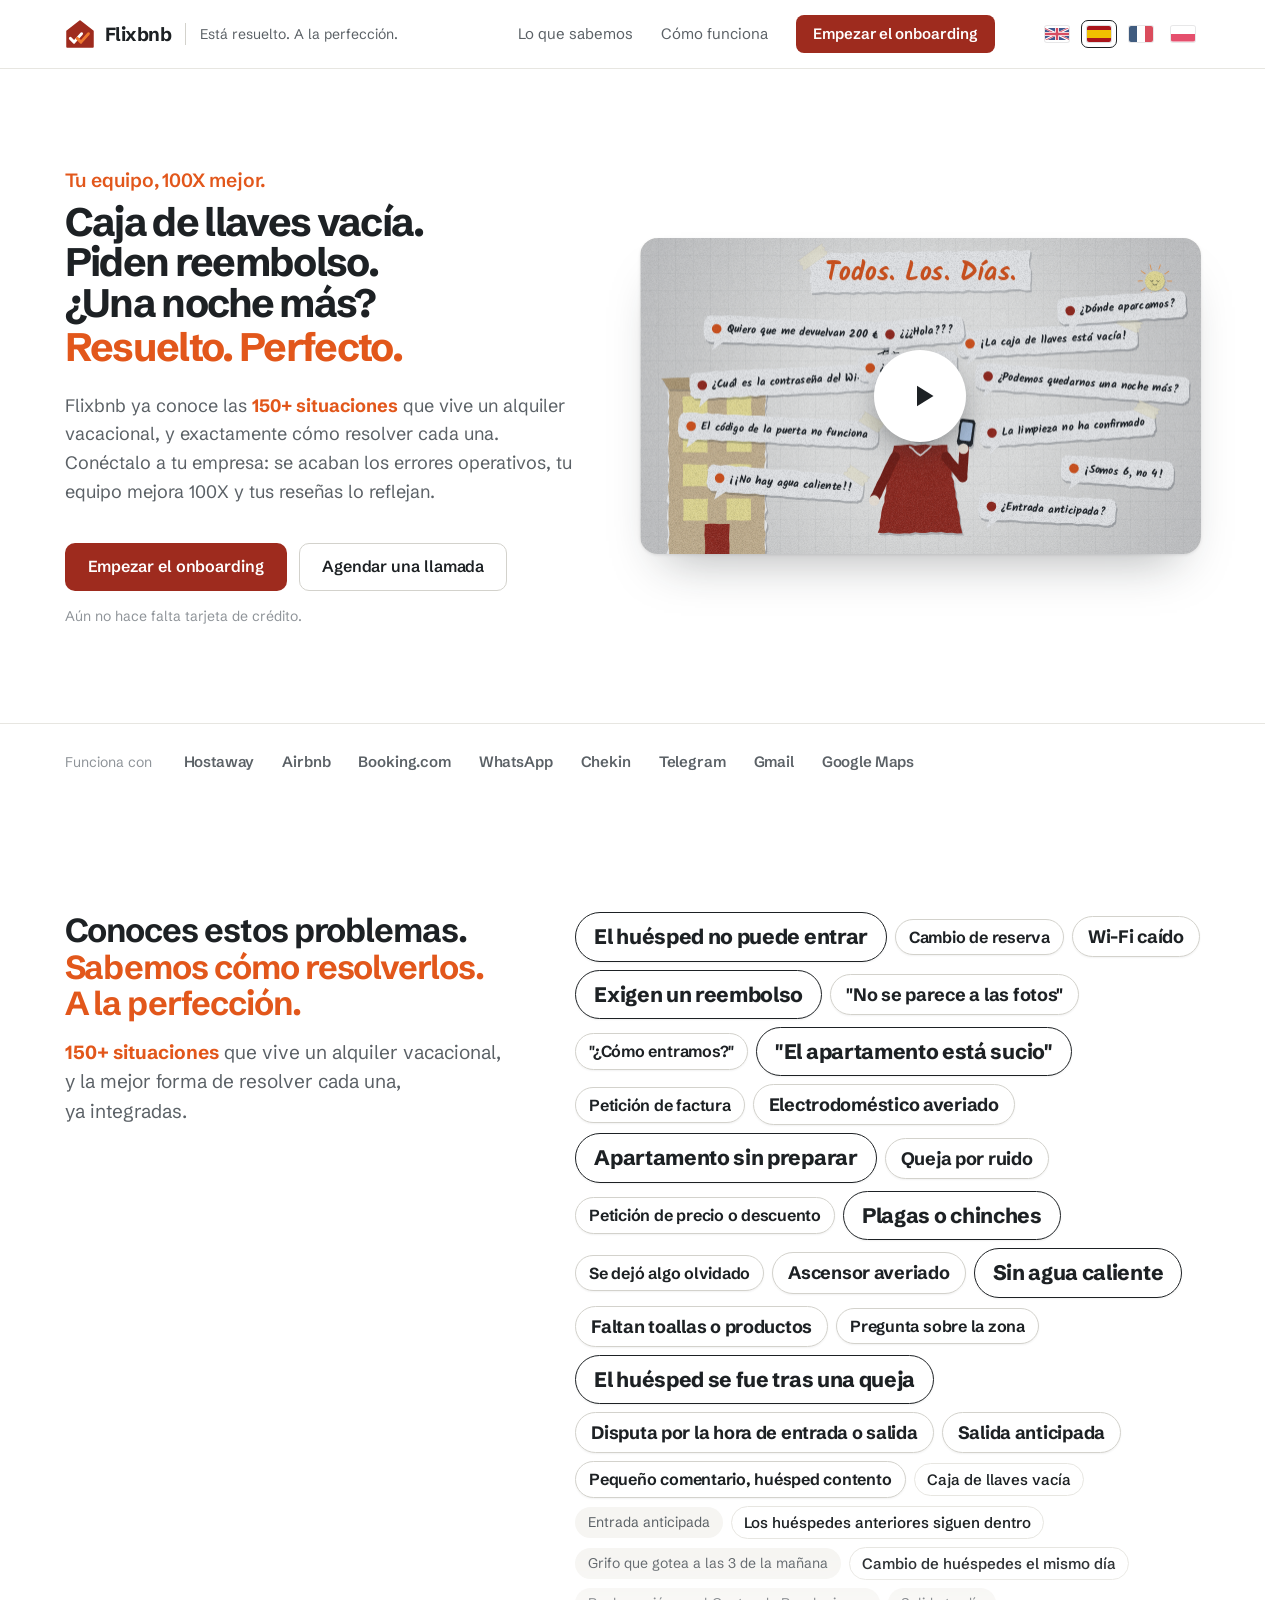
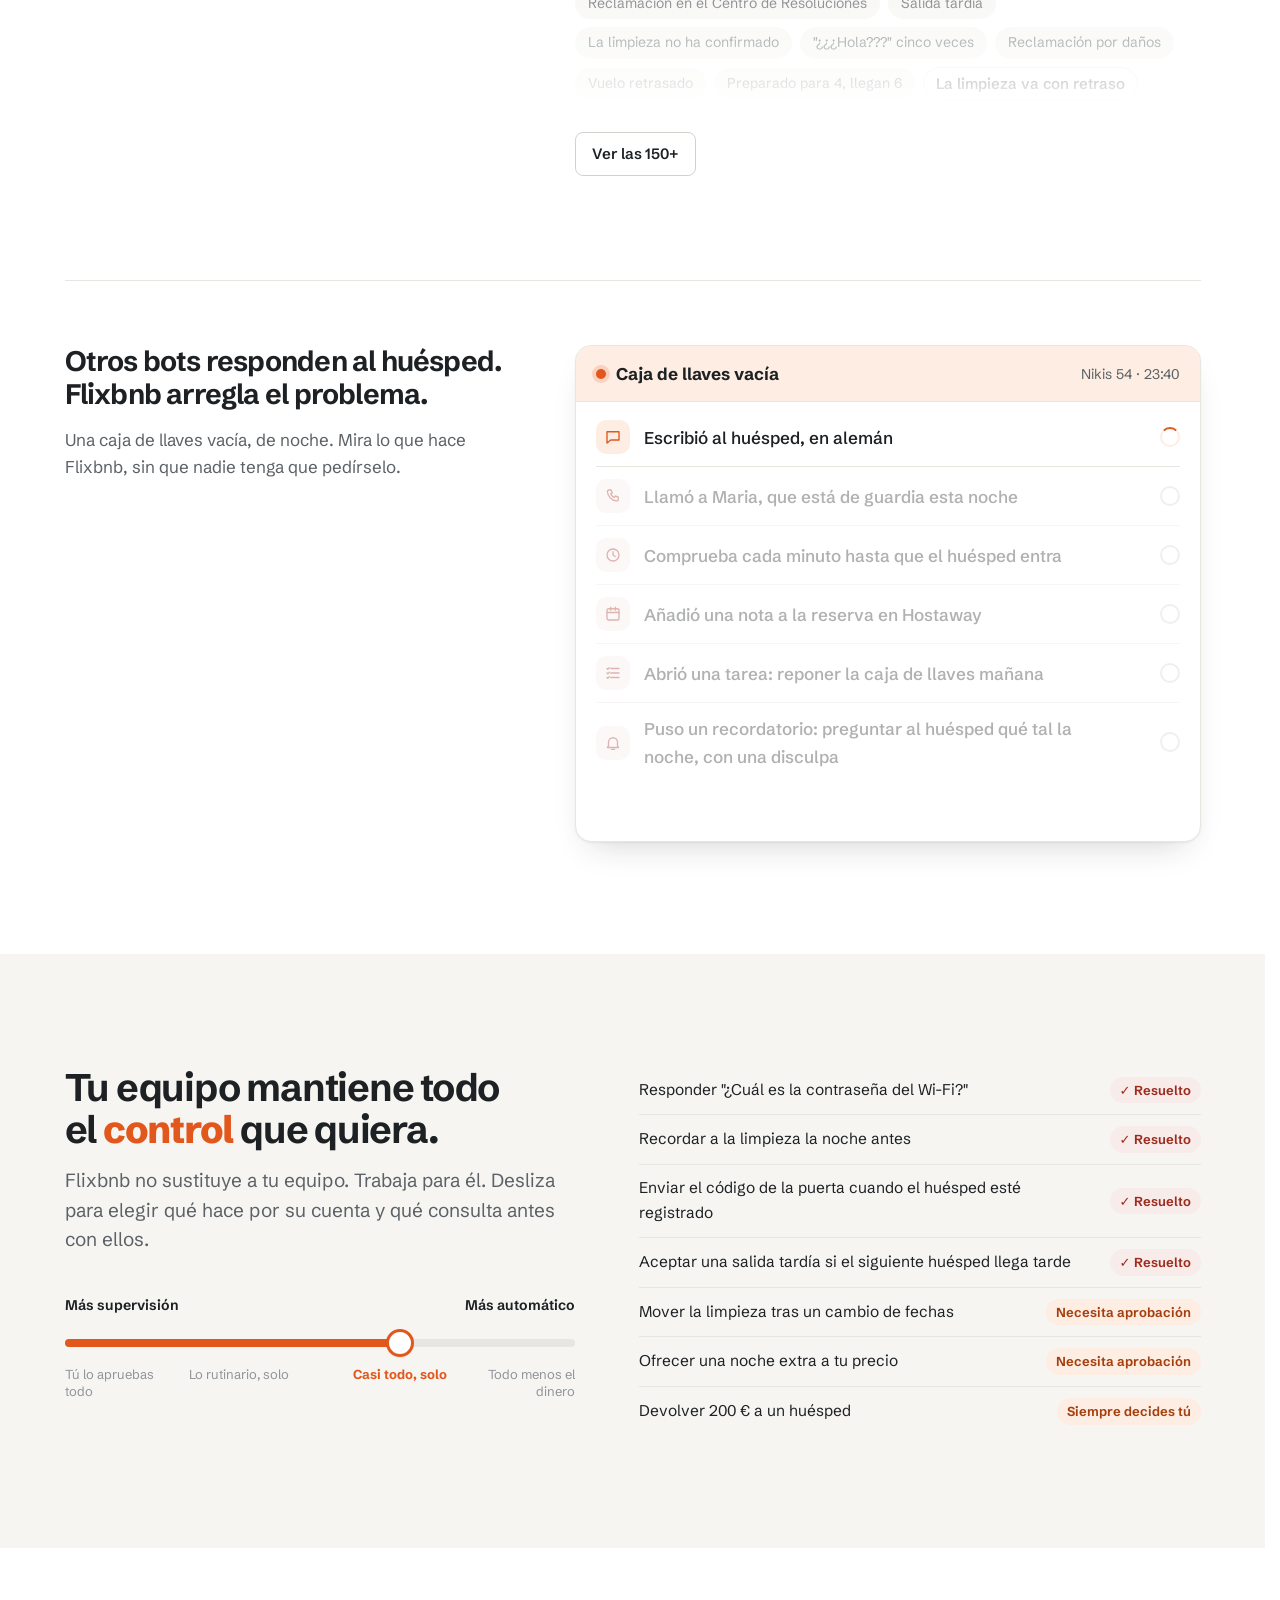
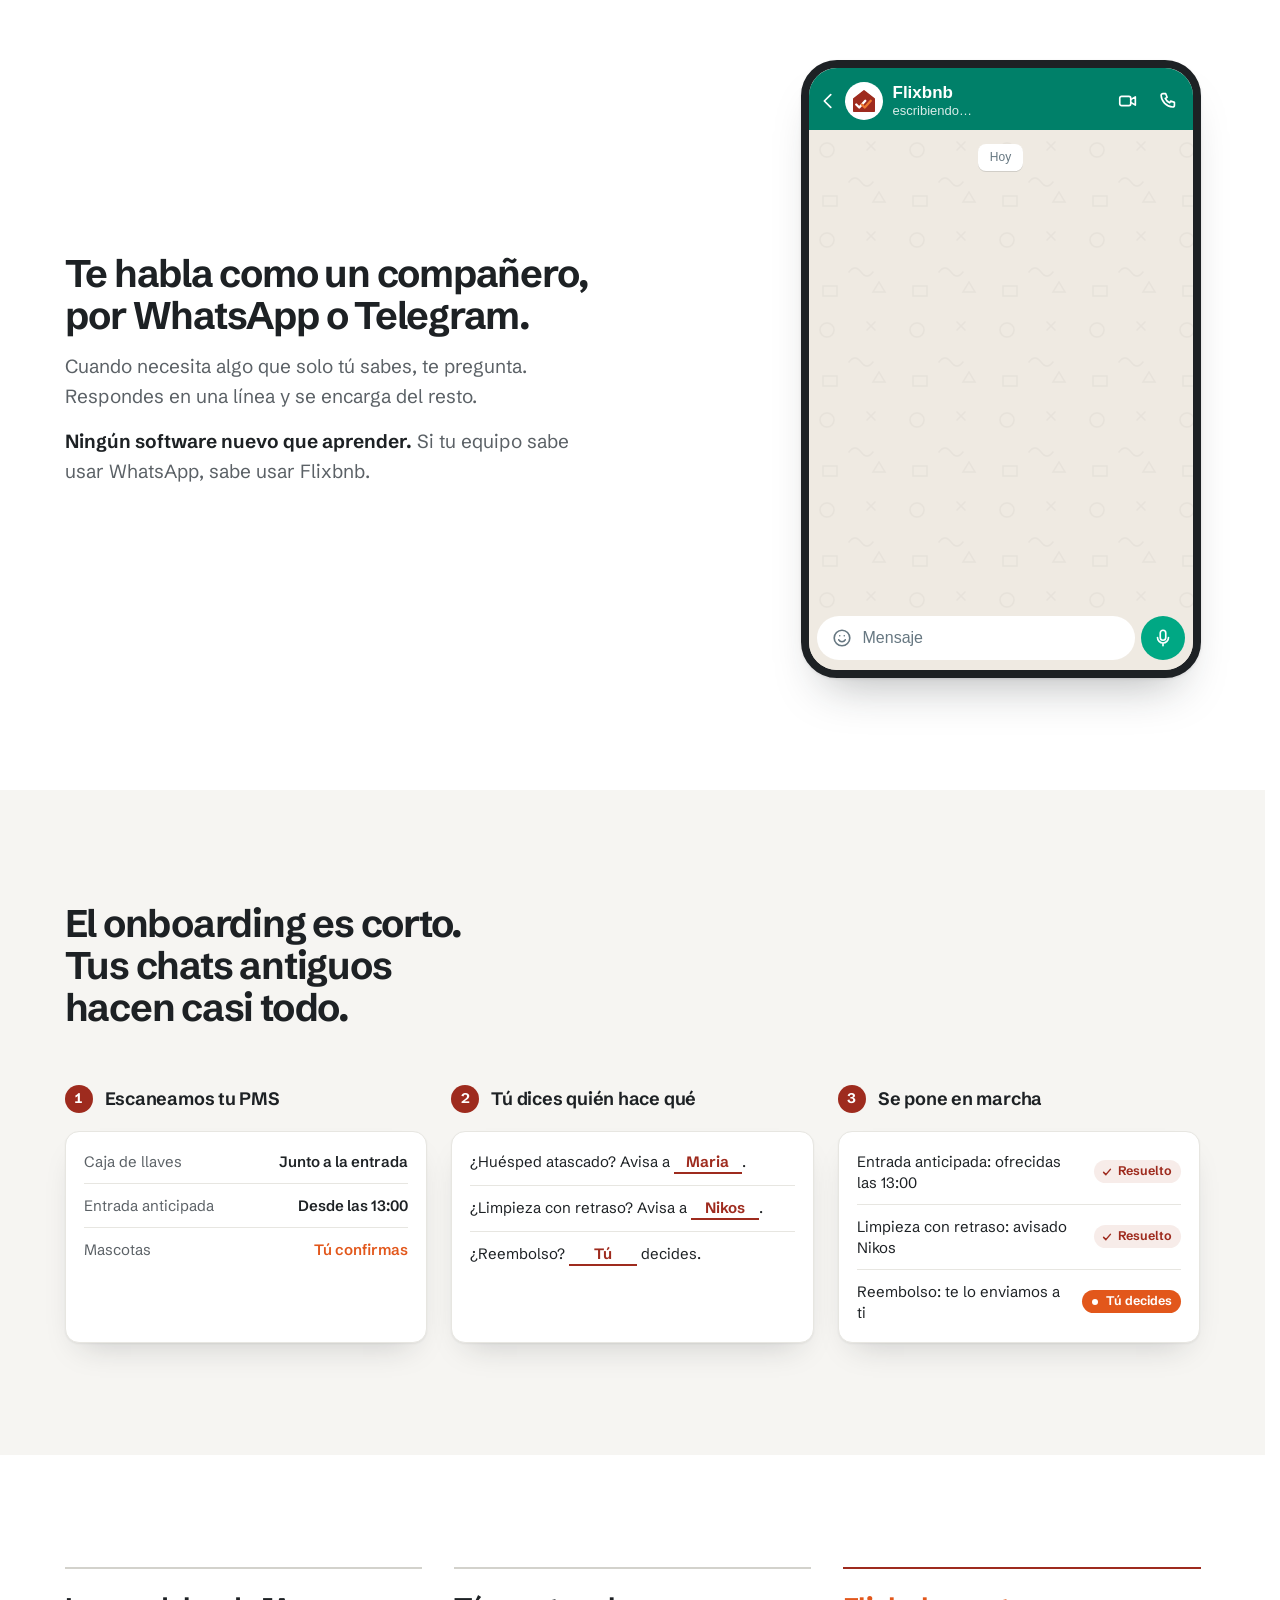
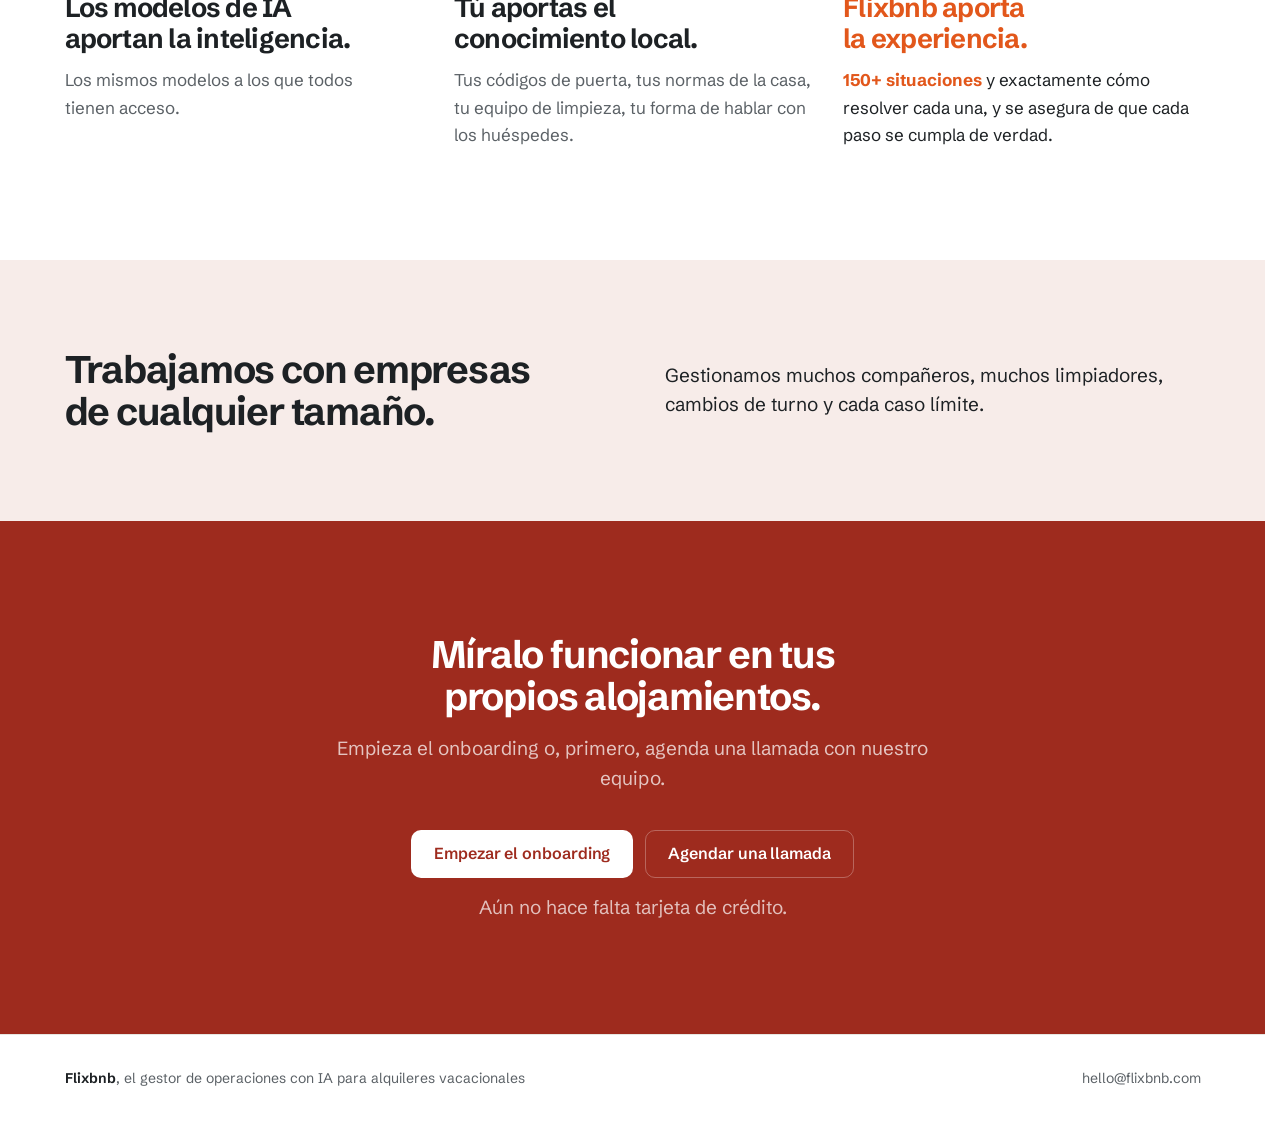
==== es/index.html @ 1f1bcc6b "Spanish, French and Polish versions with flag switcher; translated film - /es/ /fr/ /pl/ generated f" ====
<!DOCTYPE html>
<html lang="es">
<head>
  <meta charset="UTF-8" />
  <meta name="viewport" content="width=device-width, initial-scale=1.0" />
  <title>Flixbnb · El gestor de operaciones con IA para alquileres vacacionales</title>
  <meta name="description" content="Flixbnb es el gestor de operaciones con IA para alquileres vacacionales. Conectado con tus huéspedes, tu equipo y tu PMS, sabe cómo llevar un negocio de alquiler vacacional y a tu equipo solo le deja las decisiones." />

  <link rel="preconnect" href="https://fonts.googleapis.com" />
  <link rel="preconnect" href="https://fonts.gstatic.com" crossorigin />
  <link href="https://fonts.googleapis.com/css2?family=Kalam:wght@400;700&family=Schibsted+Grotesk:wght@400..800&display=swap" rel="stylesheet" />

  <link rel="icon" type="image/svg+xml" href="/favicon.svg?v=2" />
  <link rel="icon" type="image/png" sizes="32x32" href="/favicon-32.png?v=2" />
  <link rel="icon" type="image/png" sizes="192x192" href="/icon-192.png?v=2" />
  <link rel="apple-touch-icon" href="/apple-touch-icon.png?v=2" />
  <link rel="alternate" hreflang="en" href="https://flixbnb.com/" />
  <link rel="alternate" hreflang="es" href="https://flixbnb.com/es/" />
  <link rel="alternate" hreflang="fr" href="https://flixbnb.com/fr/" />
  <link rel="alternate" hreflang="pl" href="https://flixbnb.com/pl/" />
  <link rel="alternate" hreflang="x-default" href="https://flixbnb.com/" />
  <link rel="stylesheet" href="/styles.css?v=20261124f" />
  <script>window.FLX_T = {"Show all 150+": "Ver las 150+", "Show fewer": "Ver menos", "Start onboarding": "Empezar el onboarding", "Schedule a call": "Agendar una llamada", "Enter a phone number, with the country code.": "Escribe un teléfono, con el prefijo del país.", "Fill in your company name, a valid email and a phone number.": "Rellena el nombre de tu empresa, un email válido y un teléfono.", "Your details weren't sent. Try again, or email ": "Tus datos no se enviaron. Inténtalo de nuevo o escribe a ", "Pause": "Pausa", "Play": "Reproducir", "Play the film again": "Ver el vídeo otra vez", "Play the film, with sound": "Ver el vídeo, con sonido", "Mute": "Silenciar", "Unmute": "Activar sonido", "Exit full screen": "Salir de pantalla completa", "Full screen": "Pantalla completa", "Handled": "Resuelto", "Needs approval": "Necesita aprobación", "Always your call": "Siempre decides tú", "Lockbox is empty!": "¡La caja de llaves está vacía!", "Can we stay one more night?": "¿Podemos quedarnos una noche más?", "I want €200 back.": "Quiero que me devuelvan 200 €.", "What's the Wi-Fi password?": "¿Cuál es la contraseña del Wi-Fi?", "We're 6, not 4!": "¡Somos 6, no 4!", "Door code doesn't work": "El código de la puerta no funciona", "Hello???": "¿¿¿Hola???", "Early check-in?": "¿Entrada anticipada?", "No hot water!!": "¡¡No hay agua caliente!!", "Where do we park?": "¿Dónde aparcamos?", "Hello?????": "¿¿¿Hola?????", "Running short-term rentals?": "¿Gestionas alquileres vacacionales?", "Every. Single. Day.": "Todos. Los. Días.", "Refund threat": "Amenaza de reembolso", "Bedbugs": "Chinches", "Extra guests": "Huéspedes de más", "Key not returned": "Llave no devuelta", "Noisy neighbours": "Vecinos ruidosos", "Wrong door code": "Código equivocado", "Cleaner late": "Limpieza tarde", "Bad review": "Mala reseña", "Smart lock dead": "Cerradura sin batería", "Where to park?": "¿Dónde aparcar?", "Extra night": "Noche extra", "Pets allowed?": "¿Se admiten mascotas?", "Missing towels": "Faltan toallas", "Brown water": "Agua marrón", "Gas smell": "Olor a gas", "Crib request": "Piden una cuna", "Elevator out": "Ascensor roto", "Paying in cash": "Pago en efectivo", "Mid-stay cancel": "Cancela a mitad", "Not registered": "Sin registrar", "Leaking tap": "Grifo que gotea", "Second key": "Segunda llave", "Cleaner no-show": "La limpieza no viene", "Booking pending": "Reserva pendiente", "Lights out": "Sin luz", "\"Hello???\"": "\"¿¿¿Hola???\"", "Owner visit": "Visita del propietario", "situations every rental runs into.": "situaciones que vive cualquier alquiler.", "Guests": "Huéspedes", "Your PMS": "Tu PMS", "the AI operations manager for short-term rentals": "el gestor de operaciones con IA para alquileres vacacionales", "Connected to your guests, your team and your PMS.": "Conectado con tus huéspedes, tu equipo y tu PMS.", "It already|knows what|to do.": "Ya sabe|qué hay|que hacer.", "Extra night request": "Petición de noche extra", "Cleaner running late": "La limpieza llega tarde", "Wrong door code sent": "Código de puerta equivocado", "Guest wants €200 back": "El huésped quiere 200 €", "Pay or dispute?": "¿Pagar o reclamar?", "The power's out in Nikis 54. Where's the fuse box?": "Se ha ido la luz en Nikis 54. ¿Dónde está el cuadro eléctrico?", "Got it. Telling the guest now.": "Entendido. Se lo digo al huésped.", "Power's back. The guest is all good.": "Ha vuelto la luz. El huésped está bien.", "It only asks|what only you|know.": "Solo pregunta|lo que solo|tú sabes.", "Right in WhatsApp or Telegram.": "Directamente en WhatsApp o Telegram.", "10x less time": "10x menos tiempo", "10x better quality": "10x más calidad", "Your team gets": "Tu equipo es", "better.": "mejor.", "Handled.": "Resuelto.", "Lockbox empty": "Caja de llaves vacía", "Late checkout": "Salida tardía", "Same-day turnover": "Cambio de huéspedes el mismo día", "No hot water": "Sin agua caliente", "Wi-Fi down": "Wi-Fi caído", "Delayed flight": "Vuelo retrasado", "Damage claim": "Reclamación por daños", "Left something behind": "Se dejó algo olvidado", "Early check-in": "Entrada anticipada", "Invoice request": "Petición de factura", "Guest not answering": "El huésped no contesta", "AC not working": "El aire acondicionado no funciona", "Bags after checkout": "Maletas después de la salida", "Cleaner hasn't confirmed": "La limpieza no ha confirmado", "15 minutes later": "15 minutos después", "Behind the curtain, left of the shower door.": "Detrás de la cortina, a la izquierda de la puerta de la ducha.", "Your team": "Tu equipo", "Your call": "Tú decides", "Lockbox empty.": "Caja de llaves vacía.", "Refund threat.": "Piden reembolso.", "Extra night request.": "¿Una noche más?"};</script>
</head>
<body>

  <!-- NAV -->
  <header class="nav">
    <div class="wrap">
      <a href="#top" class="brand">
        <svg class="brand-mark" viewBox="0 0 48 48" aria-hidden="true" width="24" height="24"><path d="M24 3.5 L44.5 19.5 L44.5 44.5 L3.5 44.5 L3.5 19.5 Z" fill="#9E2B1E" stroke="#9E2B1E" stroke-width="3" stroke-linejoin="round"/><path d="M8.5 31 L14.5 37 L26.5 23.5" fill="none" stroke="#fff" stroke-width="4.6" stroke-linecap="round" stroke-linejoin="round"/><path d="M19.5 31 L25.5 37 L37.5 23.5" fill="none" stroke="#F0782F" stroke-width="4.6" stroke-linecap="round" stroke-linejoin="round"/></svg>
        <span class="brand-name">Flixbnb</span>
        <span class="brand-line">Está resuelto. A la perfección.</span>
      </a>
      <nav class="nav-links" aria-label="Principal">
        <a href="#knows">Lo que sabemos</a>
        <a href="#setup">Cómo funciona</a>
        <a href="mailto:hello@flixbnb.com?subject=Start%20onboarding" class="btn btn-small" data-lead="onboarding">Empezar el onboarding</a>
      </nav>
      <nav class="langs" aria-label="Idioma">
        <a href="/" hreflang="en" lang="en" title="English"><svg viewBox="0 0 60 30" width="24" height="16" aria-hidden="true"><clipPath id="uk-c"><path d="M0 0v30h60V0z"/></clipPath><clipPath id="uk-t"><path d="M30 15h30v15zv15H0zH0V0zV0h30z"/></clipPath><g clip-path="url(#uk-c)"><path d="M0 0v30h60V0z" fill="#012169"/><path d="M0 0l60 30m0-30L0 30" stroke="#fff" stroke-width="6"/><path d="M0 0l60 30m0-30L0 30" clip-path="url(#uk-t)" stroke="#C8102E" stroke-width="4"/><path d="M30 0v30M0 15h60" stroke="#fff" stroke-width="10"/><path d="M30 0v30M0 15h60" stroke="#C8102E" stroke-width="6"/></g></svg><span class="visually-hidden">English</span></a>
        <a href="/es/" hreflang="es" lang="es" class="is-on" aria-current="page" title="Español"><svg viewBox="0 0 3 2" width="24" height="16" aria-hidden="true"><path fill="#AA151B" d="M0 0h3v2H0z"/><path fill="#F1BF00" d="M0 .5h3v1H0z"/></svg><span class="visually-hidden">Español</span></a>
        <a href="/fr/" hreflang="fr" lang="fr" title="Français"><svg viewBox="0 0 3 2" width="24" height="16" aria-hidden="true"><path fill="#002654" d="M0 0h1v2H0z"/><path fill="#fff" d="M1 0h1v2H1z"/><path fill="#CE1126" d="M2 0h1v2H2z"/></svg><span class="visually-hidden">Français</span></a>
        <a href="/pl/" hreflang="pl" lang="pl" title="Polski"><svg viewBox="0 0 8 5" width="24" height="16" aria-hidden="true"><path fill="#fff" d="M0 0h8v2.5H0z"/><path fill="#DC143C" d="M0 2.5h8V5H0z"/></svg><span class="visually-hidden">Polski</span></a>
      </nav>
    </div>
  </header>

  <main>

    <!-- HERO -->
    <section class="hero" id="top">
      <div class="wrap hero-grid">
        <div class="hero-copy">
          <a class="video-cue" href="#film"><span class="video-cue-play" aria-hidden="true"><svg viewBox="0 0 24 24" width="24" height="24"><path d="M9 6.5v11L18 12z"/></svg></span>Mira el vídeo de 1 minuto</a>
          <p class="kicker">Tu equipo, 100X mejor.</p>
          <h1><span class="line">Caja de llaves vacía.</span> <span class="line">Piden reembolso.</span> <span class="line">¿Una noche más?</span> <span class="h1-you">Resuelto. Perfecto.</span></h1>
          <p class="lede">Flixbnb ya conoce las <strong class="hl">150+ situaciones</strong> que vive un alquiler vacacional, y exactamente cómo resolver cada una. Conéctalo a tu empresa: se acaban los errores operativos, tu equipo mejora 100X y tus reseñas lo reflejan.</p>
          <div class="actions">
            <a href="mailto:hello@flixbnb.com?subject=Start%20onboarding" class="btn" data-lead="onboarding">Empezar el onboarding</a>
            <a href="mailto:hello@flixbnb.com?subject=Schedule%20a%20call" class="btn btn-ghost" data-lead="call">Agendar una llamada</a>
          </div>
          <p class="cta-note">Aún no hace falta tarjeta de crédito.</p>
        </div>

        <div class="hero-film" id="film">
          <div class="film" data-state="idle" aria-describedby="film-story">
            <canvas aria-hidden="true"></canvas>
            <button type="button" class="film-close" aria-label="Salir de pantalla completa"><svg viewBox="0 0 24 24" aria-hidden="true" width="24" height="24"><path d="M6 6l12 12M18 6L6 18"/></svg></button>
            <button type="button" class="film-play" aria-label="Ver el vídeo, con sonido">
              <svg viewBox="0 0 24 24" aria-hidden="true" width="24" height="24"><path d="M8 5.2v13.6L19 12z" /></svg>
            </button>
            <div class="film-bar">
              <button type="button" class="film-btn film-toggle" aria-label="Pausa">
                <svg class="i-pause" viewBox="0 0 24 24" aria-hidden="true" width="24" height="24"><path d="M8 5v14M16 5v14" /></svg>
                <svg class="i-play" viewBox="0 0 24 24" aria-hidden="true" width="24" height="24"><path d="M8 5.2v13.6L19 12z" /></svg>
              </button>
              <input class="film-seek" type="range" min="0" max="52" step="0.05" value="0" aria-label="Posición en el vídeo" />
              <button type="button" class="film-btn film-mute" aria-pressed="false" aria-label="Silenciar">
                <svg class="i-sound" viewBox="0 0 24 24" aria-hidden="true" width="24" height="24"><path d="M4 9.5h3.5L12 6v12l-4.5-3.5H4zM15.5 9a4 4 0 0 1 0 6M18 6.5a7.5 7.5 0 0 1 0 11" /></svg>
                <svg class="i-muted" viewBox="0 0 24 24" aria-hidden="true" width="24" height="24"><path d="M4 9.5h3.5L12 6v12l-4.5-3.5H4zM16 9.5l5 5M21 9.5l-5 5" /></svg>
              </button>
              <button type="button" class="film-btn film-full" aria-label="Pantalla completa">
                <svg viewBox="0 0 24 24" aria-hidden="true" width="24" height="24"><path d="M4 9V4h5M15 4h5v5M20 15v5h-5M9 20H4v-5" /></svg>
              </button>
            </div>
          </div>
          <p class="visually-hidden" id="film-story">El vídeo: gestionando alquileres vacacionales, todos los días, un anfitrión se ahoga en mensajes de huéspedes, de una caja de llaves vacía a una petición de reembolso, y luego en 150+ notas de todo lo que vive un alquiler. La página se rasga y aparece Flixbnb, conectado con tus huéspedes, tu equipo y tu PMS. Una lista amarilla se va marcando: caja de llaves vacía, noche extra, limpieza con retraso, cambio el mismo día y código de puerta equivocado quedan resueltos, y solo el reembolso de 200 € llega a ti. En un chat, Flixbnb pregunta dónde está el cuadro eléctrico, recibe una respuesta de una línea y avisa de que vuelve la luz. Tu equipo mejora 100X. Caja de llaves vacía. Amenaza de reembolso. Petición de una noche extra. Resuelto. flixbnb.com.</p>
        </div>
      </div>
      <div class="hero-foot">
        <div class="wrap">
          <p class="hero-foot-lbl">Funciona con</p>
          <ul class="connectors" aria-label="Funciona con">
            <li>Hostaway</li>
            <li>Airbnb</li>
            <li>Booking.com</li>
            <li>WhatsApp</li>
            <li>Chekin</li>
            <li>Telegram</li>
            <li>Gmail</li>
            <li>Google Maps</li>
          </ul>
        </div>
      </div>
    </section>

    <!-- YOU KNOW THESE PROBLEMS. WE KNOW THE ANSWERS. -->
    <section class="section knows" id="knows">
      <div class="wrap">
        <div class="knows-grid">
          <div class="knows-head">
            <h2><span class="line">Conoces estos problemas.</span> <span class="line h2-answer">Sabemos cómo resolverlos. A la perfección.</span></h2>
            <p class="lede"><strong class="hl">150+ situaciones</strong> que vive un alquiler vacacional, y la mejor forma de resolver cada una, ya integradas.</p>
          </div>
          <div class="cloud-wrap">
            <ul class="cloud" id="cloud" aria-label="Situaciones que Flixbnb sabe resolver">
            <li class="k1">El huésped no puede entrar</li>
            <li class="k3">Cambio de reserva</li>
            <li class="k2">Wi-Fi caído</li>
            <li class="k1">Exigen un reembolso</li>
            <li class="k2">"No se parece a las fotos"</li>
            <li class="k3">"¿Cómo entramos?"</li>
            <li class="k1">"El apartamento está sucio"</li>
            <li class="k3">Petición de factura</li>
            <li class="k2">Electrodoméstico averiado</li>
            <li class="k1">Apartamento sin preparar</li>
            <li class="k2">Queja por ruido</li>
            <li class="k3">Petición de precio o descuento</li>
            <li class="k1">Plagas o chinches</li>
            <li class="k3">Se dejó algo olvidado</li>
            <li class="k2">Ascensor averiado</li>
            <li class="k1">Sin agua caliente</li>
            <li class="k2">Faltan toallas o productos</li>
            <li class="k3">Pregunta sobre la zona</li>
            <li class="k1">El huésped se fue tras una queja</li>
            <li class="k2">Disputa por la hora de entrada o salida</li>
            <li class="k2">Salida anticipada</li>
            <li class="k3">Pequeño comentario, huésped contento</li>
            <li class="b-l">Caja de llaves vacía</li>
            <li>Entrada anticipada</li>
            <li class="b-l">Los huéspedes anteriores siguen dentro</li>
            <li>Grifo que gotea a las 3 de la mañana</li>
            <li class="b-l">Cambio de huéspedes el mismo día</li>
            <li>Reclamación en el Centro de Resoluciones</li>
            <li>Salida tardía</li>
            <li>La limpieza no ha confirmado</li>
            <li>"¿¿¿Hola???" cinco veces</li>
            <li>Reclamación por daños</li>
            <li>Vuelo retrasado</li>
            <li>Preparado para 4, llegan 6</li>
            <li class="b-l">La limpieza va con retraso</li>
            <li class="b-l">Código de puerta equivocado</li>
            <li class="b-l">Olor a gas o una fuga</li>
            <li class="b-l">Nadie de guardia</li>
            <li>La misma queja en cada estancia</li>
            <li>La IA nombra la ciudad equivocada</li>
            <li>Fotos del pasaporte para el edificio</li>
            <li>¿Dónde está la limpieza?</li>
            <li class="b-l">El huésped tiene que cambiarse una noche</li>
            <li>Suena el teléfono a quien libra</li>
            <li>Llamada desconocida</li>
            <li>Cuando la IA falla</li>
            <li class="b-l">Plazo del soporte de la plataforma</li>
            <li>Petición de cuna o trona</li>
            <li>Cambio de fechas por Booking.com</li>
            <li>"¿A qué hora llegan?"</li>
            <li>Hace falta el visto bueno del propietario</li>
            <li>Mensajes robóticos</li>
            <li>Cancelada, pero todo sigue en marcha</li>
            <li>"¿Este WhatsApp es una estafa?"</li>
            <li>La IA repite un error</li>
            <li>Alargar la estancia</li>
            <li>Cuna o sofá cama olvidado</li>
            <li>La nueva limpiadora no encuentra el piso</li>
            <li class="b-l">La reserva pasó a pendiente y volvió</li>
            <li>El aire acondicionado no funciona</li>
            <li>"Arreglado", pero sigue roto</li>
            <li>Maletas después de la salida</li>
            <li>Estancias de una noche bloqueadas sin avisar</li>
            <li>El huésped no leyó las instrucciones</li>
            <li>El equipo no puede entrar en la app</li>
            <li>Comida vieja en la nevera</li>
            <li>Qué limpiador provoca quejas</li>
            <li>Hora de salida olvidada</li>
            <li>WhatsApp falla sin avisar</li>
            <li>Huésped descontento que no dice nada</li>
            <li>Contraseña de Wi-Fi antigua en el anuncio</li>
            <li>Se llevaron la llave de la caja</li>
            <li>La IA atascada y nadie sabe por qué</li>
            <li>Número de reserva dentro de una foto</li>
            <li>Acordar la hora de una reparación</li>
            <li class="b-l">La limpieza entra con el huésped dentro</li>
            <li>Queja a Booking.com</li>
            <li>Reparación con el huésped dentro</li>
            <li>Mensaje de un número desconocido</li>
            <li>Preguntas antes de reservar</li>
            <li>Responder a una mala reseña</li>
            <li>Reserva cambiada con la limpieza ya fijada</li>
            <li>Mensajes confusos al equipo</li>
            <li>Demasiadas alertas</li>
            <li>Tarea que nadie cogió</li>
            <li>Reseñas solo de huéspedes contentos</li>
            <li>El huésped escribe en otro idioma</li>
            <li>Mensaje aprobado modificado</li>
            <li>Nuevo código de puerta sin actualizar</li>
            <li class="b-l">Llegada de madrugada, sin nadie</li>
            <li>El enlace de check-in no abre</li>
            <li>Mensajes del equipo sin respuesta</li>
            <li>Pregunta escondida en un "gracias"</li>
            <li>Fotos en el chat de Booking.com</li>
            <li>Llegada a medianoche, noche equivocada</li>
            <li>Petición de cancelación gratuita</li>
            <li>La IA dice que hizo algo que no hizo</li>
            <li class="b-l">El huésped no encuentra la caja de llaves</li>
            <li class="b-l">La app de la cerradura inteligente no funciona</li>
            <li>Promesa olvidada</li>
            <li>Recomendaciones de restaurantes y parking</li>
            <li>"Mejor escríbeme un email"</li>
            <li>El propietario se aloja en su piso</li>
            <li>Huésped aún sin registrar</li>
            <li>Limpiadores que no hablan inglés</li>
            <li>El huésped cancela a mitad de estancia</li>
            <li class="b-l">Agua marrón del grifo</li>
            <li>Tres mensajes en vez de uno</li>
            <li>Una traducción que cambia el sentido</li>
            <li>Mensajes de IA que nadie revisó</li>
            <li>"Listo" cuando no lo está</li>
            <li>Limpieza sin marcar como empezada</li>
            <li>Salida anticipada, limpieza a la hora antigua</li>
            <li>Problema abierto tomado por "todo bien"</li>
            <li class="b-l">Una emergencia real</li>
            <li>Código de puerta una semana antes</li>
            <li>Cómo debe quedar el apartamento</li>
            <li>Devolver un reembolso</li>
            <li class="b-l">La limpieza llega demasiado pronto</li>
            <li class="b-l">Sin limpieza asignada</li>
            <li>Cómo fue de verdad la estancia</li>
            <li>Despertar al equipo para nada</li>
            <li>Petición de una segunda llave</li>
            <li>El técnico no aparece</li>
            <li>Nota interna enviada a un huésped</li>
            <li>El huésped no contesta</li>
            <li>Respuesta enviada demasiado tarde</li>
            <li>Agradecer cada reseña de 5 estrellas</li>
            <li>Silencio hasta la llegada</li>
            <li>Regateo del precio</li>
            <li>Mensaje que nunca se envió</li>
            <li>"Nadie limpió durante nuestra estancia"</li>
            <li>La IA da por hecho que el huésped lo leyó</li>
            <li class="b-l">Emergencia perdida, sistema caído</li>
            <li>Hora de llegada desconocida</li>
            <li>La IA se inventa una norma</li>
            <li>Pagar más tarde, en efectivo</li>
            <li>Llave no devuelta</li>
            <li>Ofrecer algo a cambio de una reseña</li>
            <li>Salida tardía aprobada por error</li>
            <li>Prórroga: ¿limpiar o no?</li>
            <li class="b-l">Llave cerrada dentro</li>
            <li>"¿Alguien nos recibirá?"</li>
            <li>Reserva directa sin pagar</li>
            <li>Petición tardía de limpieza del propietario</li>
            <li>Datos de acceso antes del registro</li>
            <li>Invitación de la cerradura sin email</li>
            <li>El mismo trabajo enviado dos veces</li>
            <li>Pequeño problema a las 2 de la mañana</li>
            <li>La IA aprueba un reembolso</li>
            <li>Huéspedes de más</li>
            <li>Problema de la primera noche que nadie avisó</li>
            <li>IA demasiado prudente</li>
            <li>Descuento olvidado</li>
            <li>Daños "vistos" en una foto inocente</li>
            <li>Aparcar después de la salida</li>
            <li>Un desperfecto que puede esperar</li>
            <li>Decir demasiado en una disputa</li>
            <li>Emails del soporte de la plataforma perdidos</li>
            </ul>
            <button type="button" class="cloud-more" aria-controls="cloud" aria-expanded="true" hidden>Ver las 150+</button>
          </div>
        </div>

        <div class="answers">
          <div class="answers-head">
            <h3>Otros bots responden al huésped. Flixbnb arregla el problema.</h3>
            <p class="answers-example">Una caja de llaves vacía, de noche. Mira lo que hace Flixbnb, sin que nadie tenga que pedírselo.</p>
          </div>
          <figure class="actlog" aria-label="Ejemplo: lo que hace Flixbnb con una caja de llaves vacía">
            <div class="actlog-head"><span class="actlog-alert" aria-hidden="true"></span><b>Caja de llaves vacía</b><span>Nikis 54 · 23:40</span></div>
            <ol class="actlog-list">
              <li class="act"><span class="act-ico"><svg viewBox="0 0 24 24" aria-hidden="true" width="24" height="24"><path d="M4 5h16v11H9l-5 4z"/></svg></span><span class="act-what">Escribió al huésped, en alemán</span><span class="act-st"><span class="act-time">23:41</span></span></li>
              <li class="act"><span class="act-ico"><svg viewBox="0 0 24 24" aria-hidden="true" width="24" height="24"><path d="M6.5 4h3l1.5 4-2 1.2a10 10 0 0 0 4.8 4.8L15 12l4 1.5v3A2 2 0 0 1 17 18.5 13.5 13.5 0 0 1 4.5 6 2 2 0 0 1 6.5 4z"/></svg></span><span class="act-what">Llamó a Maria, que está de guardia esta noche</span><span class="act-st"><span class="act-time">23:41</span></span></li>
              <li class="act"><span class="act-ico"><svg viewBox="0 0 24 24" aria-hidden="true" width="24" height="24"><circle cx="12" cy="12" r="8"/><path d="M12 7.5V12l3 2"/></svg></span><span class="act-what">Comprueba cada minuto hasta que el huésped entra</span><span class="act-st"><span class="act-time">23:52</span></span></li>
              <li class="act"><span class="act-ico"><svg viewBox="0 0 24 24" aria-hidden="true" width="24" height="24"><rect x="4" y="5" width="16" height="15" rx="2"/><path d="M4 10h16M9 3v4M15 3v4"/></svg></span><span class="act-what">Añadió una nota a la reserva en Hostaway</span><span class="act-st"><span class="act-time">23:53</span></span></li>
              <li class="act"><span class="act-ico"><svg viewBox="0 0 24 24" aria-hidden="true" width="24" height="24"><path d="M9 6h11M9 12h11M9 18h11M4 6l1 1 2-2M4 12l1 1 2-2M4 18l1 1 2-2"/></svg></span><span class="act-what">Abrió una tarea: reponer la caja de llaves mañana</span><span class="act-st"><span class="act-time">23:53</span></span></li>
              <li class="act"><span class="act-ico"><svg viewBox="0 0 24 24" aria-hidden="true" width="24" height="24"><path d="M6 16V11a6 6 0 0 1 12 0v5l1.5 2h-15zM10 20.5h4"/></svg></span><span class="act-what">Puso un recordatorio: preguntar al huésped qué tal la noche, con una disculpa</span><span class="act-st"><span class="act-time">08:30</span></span></li>
            </ol>
            <div class="actlog-foot"><span class="actlog-done">✓ Resuelto.</span> Huésped dentro a las 23:52.</div>
          </figure>
          <script>
            // The actions run one after another once the log is on screen: each one spins, then gets its tick.
            (function () {
              if (window.matchMedia('(prefers-reduced-motion: reduce)').matches) return;
              var log = document.querySelector('.actlog');
              var rows = Array.prototype.slice.call(log.querySelectorAll('.act'));
              log.classList.add('is-waiting');
              rows.forEach(function (r) { r.dataset.state = 'queued'; });
              function play() {
                var t = 400;
                rows.forEach(function (r, i) {
                  setTimeout(function () { r.dataset.state = 'running'; }, t);
                  t += i === 2 ? 2200 : 900;
                  setTimeout(function () { r.dataset.state = 'done'; }, t);
                  t += 150;
                });
                setTimeout(function () { log.classList.remove('is-waiting'); }, t + 200);
              }
              new IntersectionObserver(function (entries, obs) {
                if (!entries[0].isIntersecting) return;
                obs.disconnect();
                play();
              }, { threshold: 0.45 }).observe(log);
            })();
          </script>
        </div>
      </div>
    </section>

    <!-- CONTROL: your team decides what is handled on its own -->
    <section class="section native" id="native">
      <div class="wrap">
        <!-- Control: one slider decides what Flixbnb does on its own and what it checks with your team first -->
        <div class="control">
          <div class="control-head">
            <h2>Tu equipo mantiene todo el <span class="h2-hl">control</span> que quiera.</h2>
            <p>Flixbnb no sustituye a tu equipo. Trabaja para él. Desliza para elegir qué hace por su cuenta y qué consulta antes con ellos.</p>
          </div>
          <div class="control-slider">
            <div class="control-ends" aria-hidden="true"><span>Más supervisión</span><span>Más automático</span></div>
            <input type="range" id="control-level" min="0" max="3" step="1" value="2" aria-label="Cuánto hace Flixbnb por su cuenta" aria-valuetext="Most things on its own">
            <ol class="control-stops" aria-hidden="true">
              <li>Tú lo apruebas todo</li>
              <li>Lo rutinario, solo</li>
              <li>Casi todo, solo</li>
              <li>Todo menos el dinero</li>
            </ol>
          </div>
          <ul class="control-list" aria-live="polite">
            <li data-at="1"><span class="control-what">Responder "¿Cuál es la contraseña del Wi-Fi?"</span><span class="control-st"></span></li>
            <li data-at="1"><span class="control-what">Recordar a la limpieza la noche antes</span><span class="control-st"></span></li>
            <li data-at="2"><span class="control-what">Enviar el código de la puerta cuando el huésped esté registrado</span><span class="control-st"></span></li>
            <li data-at="2"><span class="control-what">Aceptar una salida tardía si el siguiente huésped llega tarde</span><span class="control-st"></span></li>
            <li data-at="3"><span class="control-what">Mover la limpieza tras un cambio de fechas</span><span class="control-st"></span></li>
            <li data-at="3"><span class="control-what">Ofrecer una noche extra a tu precio</span><span class="control-st"></span></li>
            <li data-at="9"><span class="control-what">Devolver 200 € a un huésped</span><span class="control-st"></span></li>
          </ul>
        </div>
        <script>
          // The control slider: each task is handled on its own once the slider reaches its level; the rest go to your team.
          (function () {
            var t = function (k) { return (window.FLX_T && window.FLX_T[k]) || k; };
            var range = document.getElementById('control-level');
            var items = Array.prototype.slice.call(document.querySelectorAll('.control-list li'));
            var stops = Array.prototype.slice.call(document.querySelectorAll('.control-stops li'));
            function update() {
              var v = +range.value;
              items.forEach(function (li) {
                var auto = v >= +li.dataset.at;
                li.dataset.state = auto ? 'auto' : 'you';
                li.querySelector('.control-st').textContent = t(auto ? 'Handled' : (li.dataset.at === '9' ? 'Always your call' : 'Needs approval'));
              });
              stops.forEach(function (s, i) { s.classList.toggle('is-on', i === v); });
              range.setAttribute('aria-valuetext', stops[v].textContent);
              range.style.setProperty('--fill', (v / 3 * 100) + '%');
            }
            range.addEventListener('input', update);
            stops.forEach(function (st, i) { st.addEventListener('click', function () { range.value = i; update(); }); });
            update();
          })();
        </script>
      </div>
    </section>

    <!-- IT WORKS IN CHAT: WHATSAPP OR TELEGRAM -->
    <section class="section in-chat" id="chat">
      <div class="wrap chat-grid">
        <div>
          <h2>Te habla como un compañero, por WhatsApp o Telegram.</h2>
          <p class="lede">Cuando necesita algo que solo tú sabes, te pregunta. Respondes en una línea y se encarga del resto.</p>
          <p class="lede no-app"><strong>Ningún software nuevo que aprender.</strong> Si tu equipo sabe usar WhatsApp, sabe usar Flixbnb.</p>
        </div>
        <figure class="chat wa" aria-label="Ejemplo de chat de WhatsApp con Flixbnb">
          <div class="wa-head">
            <svg class="wa-ico" viewBox="0 0 24 24" aria-hidden="true" width="24" height="24"><path d="M15 5l-7 7 7 7"/></svg>
            <span class="chat-avatar" aria-hidden="true"><img src="/favicon.svg" alt=""></span>
            <span class="wa-who"><span class="chat-name">Flixbnb</span><span class="wa-status"><span class="wa-online">en línea</span><span class="wa-typing">escribiendo…</span></span></span>
            <svg class="wa-ico" viewBox="0 0 24 24" aria-hidden="true" width="24" height="24"><rect x="3" y="7" width="12" height="10" rx="2"/><path d="M15 10.5l5-3v9l-5-3"/></svg>
            <svg class="wa-ico" viewBox="0 0 24 24" aria-hidden="true" width="24" height="24"><path d="M6.5 4h3l1.5 4-2 1.2a10 10 0 0 0 4.8 4.8L15 12l4 1.5v3A2 2 0 0 1 17 18.5 13.5 13.5 0 0 1 4.5 6 2 2 0 0 1 6.5 4z"/></svg>
          </div>
          <ol class="chat-msgs">
            <li class="wa-day" aria-hidden="true"><span>Hoy</span></li>
            <li class="msg from-bot"><div class="bubble"><span class="sender">Flixbnb</span><p>Se ha ido la luz en Nikis 54. ¿Dónde está el cuadro eléctrico, para decirle al huésped que lo revise?</p><time>14:32</time></div></li>
            <li class="msg from-you"><div class="bubble"><span class="sender">Tu equipo</span><p>Detrás de la cortina, a la izquierda de la puerta de la ducha.</p><time>14:33 <svg class="wa-read" viewBox="0 0 18 11" aria-label="leído" width="24" height="24"><path d="M1 6l3 3 6.5-7.5M7.5 8.6L8 9l6.5-7.5"/></svg></time></div></li>
            <li class="msg from-bot"><div class="bubble"><span class="sender">Flixbnb</span><p>Entendido. Se lo digo al huésped ahora. En unos 15 minutos le pregunto si todo va bien y te aviso si hace falta más ayuda.</p><time>14:33</time></div></li>
            <li class="chat-gap"><span>15 minutos después</span></li>
            <li class="msg from-bot"><div class="bubble"><span class="sender">Flixbnb</span><p>Ha vuelto la luz, el huésped está bien ✅</p><time>14:48</time></div></li>
          </ol>
          <div class="wa-foot" aria-hidden="true">
            <span class="wa-input"><svg class="wa-ico" viewBox="0 0 24 24" width="24" height="24"><circle cx="12" cy="12" r="8.5"/><path d="M8.5 14a4 4 0 0 0 7 0M9.5 9.5h.01M14.5 9.5h.01"/></svg>Mensaje</span>
            <span class="wa-mic"><svg viewBox="0 0 24 24" width="24" height="24"><rect x="9" y="3.5" width="6" height="11" rx="3"/><path d="M6 11.5a6 6 0 0 0 12 0M12 17.5v3"/></svg></span>
          </div>
        </figure>
        <script>
          // The chat plays out once it's on screen, the way WhatsApp shows it: "typing…" under the name, then the message.
          (function () {
            if (window.matchMedia('(prefers-reduced-motion: reduce)').matches) return;
            var chat = document.querySelector('.chat');
            var msgs = Array.prototype.slice.call(chat.querySelectorAll('.chat-msgs > li:not(.wa-day)'));
            msgs.forEach(function (m) { m.dataset.state = 'wait'; });
            function play() {
              var t = 300;
              msgs.forEach(function (m) {
                if (m.classList.contains('from-bot')) {
                  setTimeout(function () { chat.classList.add('is-typing'); }, t);
                  t += 1400;
                } else {
                  t += 900;
                }
                setTimeout(function () { chat.classList.remove('is-typing'); m.dataset.state = 'shown'; }, t);
                t += 700;
              });
            }
            new IntersectionObserver(function (entries, obs) {
              if (!entries[0].isIntersecting) return;
              obs.disconnect();
              play();
            }, { threshold: 0.5 }).observe(chat);
          })();
        </script>
      </div>
    </section>

    <!-- ONBOARDING -->
    <section class="section setup" id="setup">
      <div class="wrap">
        <h2>El onboarding es corto. Tus chats antiguos hacen casi todo.</h2>

        <ol class="steps">
          <li>
            <h3>Escaneamos tu PMS</h3>
            <dl class="demo facts" aria-label="Ejemplo: lo que encuentra el escaneo">
              <div><dt>Caja de llaves</dt><dd>Junto a la entrada</dd></div>
              <div><dt>Entrada anticipada</dt><dd>Desde las 13:00</dd></div>
              <div class="ask"><dt>Mascotas</dt><dd>Tú confirmas</dd></div>
            </dl>
          </li>
          <li>
            <h3>Tú dices quién hace qué</h3>
            <div class="demo who" aria-label="Ejemplo: quién hace qué">
              <p>¿Huésped atascado? Avisa a <span class="blank">Maria</span>.</p>
              <p>¿Limpieza con retraso? Avisa a <span class="blank">Nikos</span>.</p>
              <p>¿Reembolso? <span class="blank">Tú</span> decides.</p>
            </div>
          </li>
          <li>
            <h3>Se pone en marcha</h3>
            <ul class="demo runs" aria-label="Ejemplo: en marcha">
              <li><span>Entrada anticipada: ofrecidas las 13:00</span><span class="tag tag-done">Resuelto</span></li>
              <li><span>Limpieza con retraso: avisado Nikos</span><span class="tag tag-done">Resuelto</span></li>
              <li><span>Reembolso: te lo enviamos a ti</span><span class="tag tag-you">Tú decides</span></li>
            </ul>
          </li>
        </ol>
      </div>
    </section>

    <!-- THE THREE PARTS -->
    <section class="section parts">
      <div class="wrap">
        <h2 class="visually-hidden">Cómo encaja todo</h2>
        <div class="parts-grid">
          <div class="part">
            <p class="part-line">Los modelos de IA aportan la inteligencia.</p>
            <p class="part-note">Los mismos modelos a los que todos tienen acceso.</p>
          </div>
          <div class="part">
            <p class="part-line">Tú aportas el conocimiento local.</p>
            <p class="part-note">Tus códigos de puerta, tus normas de la casa, tu equipo de limpieza, tu forma de hablar con los huéspedes.</p>
          </div>
          <div class="part part-us">
            <p class="part-line">Flixbnb aporta la experiencia.</p>
            <p class="part-note"><strong class="hl">150+ situaciones</strong> y exactamente cómo resolver cada una, y se asegura de que cada paso se cumpla de verdad.</p>
          </div>
        </div>
      </div>
    </section>

    <!-- SIZES -->
    <section class="section sizes" id="sizes">
      <div class="wrap sizes-grid">
        <h2>Trabajamos con empresas de cualquier tamaño.</h2>
        <p class="lede">Gestionamos muchos compañeros, muchos limpiadores, cambios de turno y <span class="nowrap">cada caso límite.</span></p>
      </div>
    </section>

    <!-- TALK -->
    <section class="section talk on-dark" id="talk">
      <div class="wrap">
        <h2>Míralo funcionar en tus propios alojamientos.</h2>
        <p>Empieza el onboarding o, primero, agenda una llamada con nuestro equipo.</p>
        <div class="actions">
          <a href="mailto:hello@flixbnb.com?subject=Start%20onboarding" class="btn" data-lead="onboarding">Empezar el onboarding</a>
          <a href="mailto:hello@flixbnb.com?subject=Schedule%20a%20call" class="btn btn-ghost" data-lead="call">Agendar una llamada</a>
        </div>
        <p class="cta-note">Aún no hace falta tarjeta de crédito.</p>
      </div>
    </section>

  </main>

  <footer class="foot">
    <div class="wrap">
      <span><b>Flixbnb</b>, el gestor de operaciones con IA para alquileres vacacionales</span>
      <a href="mailto:hello@flixbnb.com">hello@flixbnb.com</a>
    </div>
  </footer>

  <!-- LEAD FORM: opened by every "Start onboarding" and "Schedule a call" button -->
  <dialog class="lead" id="lead" aria-labelledby="lead-title">
    <button type="button" class="lead-close" aria-label="Cerrar" data-close>&times;</button>
    <form class="lead-form" novalidate>
      <h2 id="lead-title" class="lead-title">Empezar el onboarding</h2>
      <p class="lead-sub">Déjanos tus datos y alguien de nuestro equipo te contactará en menos de una hora.</p>
      <input type="hidden" name="request" value="onboarding" />
      <!-- Spam trap: people never see it, bots fill it in, and FormSubmit drops those -->
      <input type="text" name="_honey" class="visually-hidden" tabindex="-1" autocomplete="off" aria-hidden="true" />

      <label class="field">
        <span>Nombre de la empresa</span>
        <input type="text" name="company" autocomplete="organization" required autofocus />
      </label>
      <label class="field">
        <span>Email</span>
        <input type="email" name="email" autocomplete="email" required />
      </label>
      <label class="field">
        <span>Teléfono</span>
        <input type="tel" name="phone" autocomplete="tel" inputmode="tel" required />
      </label>

      <p class="lead-error" role="alert" hidden></p>
      <button type="submit" class="btn lead-submit">Empezar el onboarding</button>
      <p class="lead-note">Aún no hace falta tarjeta de crédito.</p>
    </form>

    <div class="lead-done" hidden>
      <span class="lead-done-icon" aria-hidden="true"></span>
      <h2 class="lead-title" tabindex="-1">Gracias, lo hemos recibido.</h2>
      <p class="lead-sub">Alguien de nuestro equipo te contactará en menos de una hora.</p>
      <button type="button" class="btn btn-ghost lead-ok" data-close>Cerrar</button>
    </div>
  </dialog>

  <script src="/script.js?v=20261124f" defer></script>
  <script src="/film.js?v=20261124f" defer></script>
</body>
</html>
---- styles.css ----
/* ============================================================
   Flixbnb · The AI operations manager for short-term rentals
   Palette: white · charcoal · cabin red (brand, handled) · Fiskars orange (your call)
   Type: Schibsted Grotesk, one family; weight does the work
   Depth: only the product mock-ups (checklist, step examples, chat) are raised
   ============================================================ */

:root {
  /* Nordic: white paper, charcoal ink, cabin red (punamulta) as the brand, Fiskars orange for what needs you */
  --charcoal:    #1D2124;
  --white:       #FFFFFF;
  --wash:        #F6F5F2;
  --ink:         #1D2124;
  --ink-soft:    #5B6166;
  --ink-faint:   #8F9499;
  --line:        #E7E6E1;
  --line-strong: #D3D2CC;
  --red:         #9E2B1E;   /* brand: Finnish cabin red */
  --red-deep:    #7E2016;
  --red-pale:    #F7ECE9;
  --handled:       #9E2B1E; /* handled */
  --handled-pale:  #F7ECE9;
  --handled-light: #F3B4A6; /* handled, on red */
  --orange:      #E2571B;   /* Fiskars orange: what needs your call */
  --orange-pale: #FDEDE3;

  --shadow-sm: 0 1px 2px rgba(29, 33, 36, 0.06);
  --shadow:    0 1px 2px rgba(29, 33, 36, 0.06), 0 16px 32px -16px rgba(29, 33, 36, 0.22);
  --shadow-lg: 0 1px 3px rgba(29, 33, 36, 0.1), 0 28px 48px -24px rgba(29, 33, 36, 0.35);

  --check: url("data:image/svg+xml,%3Csvg xmlns='http://www.w3.org/2000/svg' viewBox='0 0 16 16'%3E%3Cpath d='M3.5 8.5l3 3 6-7' fill='none' stroke='%23000' stroke-width='2' stroke-linecap='round' stroke-linejoin='round'/%3E%3C/svg%3E");

  --max: 1200px;
  --nav-h: 68px;
  --sans: "Schibsted Grotesk", -apple-system, system-ui, sans-serif;
}

* { box-sizing: border-box; margin: 0; padding: 0; }

html { scroll-behavior: smooth; scrollbar-gutter: stable; }
@media (prefers-reduced-motion: reduce) { html { scroll-behavior: auto; } }
section[id] { scroll-margin-top: var(--nav-h); }

body {
  font-family: var(--sans);
  font-size: 1.0625rem;
  line-height: 1.6;
  color: var(--ink);
  background: var(--white);
  -webkit-font-smoothing: antialiased;
  text-rendering: optimizeLegibility;
}

a { color: inherit; }

:focus-visible {
  outline: 2px solid var(--red);
  outline-offset: 3px;
  border-radius: 6px;
}
.on-dark :focus-visible { outline-color: var(--white); }

.wrap {
  max-width: var(--max);
  margin: 0 auto;
  padding: 0 32px;
}

.nowrap { white-space: nowrap; }

.visually-hidden {
  position: absolute;
  width: 1px; height: 1px;
  overflow: hidden;
  clip: rect(0 0 0 0);
  white-space: nowrap;
}

/* Draft only: numbers we still have to calculate */
.ph {
  border-bottom: 2px dashed currentColor;
  padding: 0 0.04em;
}

/* ───────────── Type ───────────── */
h2 {
  font-size: clamp(1.875rem, 3vw, 2.625rem);
  line-height: 1.1;
  letter-spacing: -0.032em;
  font-weight: 680;
  max-width: 22ch;
  text-wrap: balance;
}
h3 {
  font-size: 1.125rem;
  line-height: 1.3;
  letter-spacing: -0.012em;
  font-weight: 650;
}
.lede {
  margin-top: 16px;
  font-size: 1.1875rem;
  line-height: 1.55;
  color: var(--ink-soft);
  max-width: 34em;
  text-wrap: pretty;
}

/* ───────────── Buttons ───────────── */
.btn {
  display: inline-flex;
  align-items: center;
  justify-content: center;
  min-height: 48px;
  padding: 0 22px;
  border: 1px solid transparent;
  border-radius: 10px;
  background: var(--red);
  color: var(--white);
  font-weight: 600;
  font-size: 1rem;
  letter-spacing: -0.005em;
  text-decoration: none;
  transition: background-color 0.15s, border-color 0.15s;
}
.btn:hover { background: var(--red-deep); }

.on-dark .btn { background: var(--white); color: var(--red); }
.on-dark .btn:hover { background: var(--red-pale); }

.btn-ghost,
.on-dark .btn-ghost {
  background: transparent;
  color: inherit;
  border-color: var(--line-strong);
}
.on-dark .btn-ghost { border-color: rgba(255, 255, 255, 0.28); }
.btn-ghost:hover { background: var(--wash); }
.on-dark .btn-ghost:hover { background: rgba(255, 255, 255, 0.08); border-color: rgba(255, 255, 255, 0.5); }

.btn-small { min-height: 38px; padding: 0 16px; font-size: 0.9375rem; border-radius: 8px; }

.actions {
  margin-top: 36px;
  display: flex;
  flex-wrap: wrap;
  align-items: center;
  gap: 12px;
}
.cta-note {
  margin-top: 14px;
  font-size: 0.875rem;
  color: var(--ink-faint);
}
.on-dark .cta-note { color: rgba(255, 255, 255, 0.7); }

/* ───────────── Nav ───────────── */
.nav {
  position: sticky;
  top: 0;
  z-index: 10;
  color: var(--ink);
  background: rgba(255, 255, 255, 0.94);
  backdrop-filter: saturate(1.4) blur(10px);
  border-bottom: 1px solid var(--line);
}
.nav .wrap {
  display: flex;
  align-items: center;
  justify-content: space-between;
  gap: 24px;
  height: var(--nav-h);
}
.brand {
  display: flex;
  align-items: center;
  gap: 10px;
  text-decoration: none;
}
.brand-mark {
  display: block;
  flex: none;
  width: 30px;
  height: 30px;
}
.brand-name { font-weight: 700; font-size: 1.1875rem; letter-spacing: -0.025em; }
.brand-line {
  margin-left: 4px;
  padding-left: 14px;
  border-left: 1px solid var(--line-strong);
  font-size: 0.875rem;
  color: var(--ink-soft);
}

.nav-links { display: flex; align-items: center; gap: 28px; font-size: 0.9375rem; }
.nav .wrap > .nav-links { margin-left: auto; }
.langs { display: flex; align-items: center; gap: 6px; margin-left: 20px; }
.langs a {
  display: grid;
  place-items: center;
  padding: 5px;
  border-radius: 7px;
  border: 1.5px solid transparent;
  opacity: 0.75;
  transition: opacity 0.15s, border-color 0.15s;
}
.langs a:hover { opacity: 1; }
.langs a.is-on { opacity: 1; border-color: var(--ink); }
.langs svg { display: block; width: 24px; height: 16px; border-radius: 2px; box-shadow: 0 0 0 1px rgba(29, 33, 36, 0.14); }
.nav-links a:not(.btn) { text-decoration: none; color: var(--ink-soft); transition: color 0.15s; }
.nav-links a:not(.btn):hover { color: var(--ink); }

/* ───────────── Hero ───────────── */
.hero {
  background: var(--white);
  color: var(--ink);
  padding-top: 96px;
  overflow-x: clip;
}
.hero-grid {
  display: grid;
  grid-template-columns: minmax(0, 1fr) minmax(0, 1.08fr);
  gap: 56px;
  align-items: center;
  padding-bottom: 96px;
}
.hero h1 {
  font-size: clamp(2.25rem, 3.5vw, 3.375rem);
  line-height: 1.02;
  letter-spacing: -0.042em;
  font-weight: 720;
}
.hero .kicker {
  margin-bottom: 6px;
  font-size: clamp(1.0625rem, 1.5vw, 1.25rem);
  font-weight: 600;
  letter-spacing: -0.01em;
  color: var(--orange);
}
/* Phones only: the film sits below the text, so point to it from the top */
.video-cue { display: none; }
@media (max-width: 900px) {
  .video-cue {
    display: flex;
    width: fit-content;
    align-items: center;
    gap: 8px;
    margin: 0 auto 22px;
    padding: 6px 14px 6px 6px;
    border: 1px solid var(--line);
    border-radius: 999px;
    background: var(--white);
    box-shadow: var(--shadow-sm);
    font-size: 0.875rem;
    font-weight: 650;
    color: var(--ink);
    text-decoration: none;
  }
  .video-cue-play { display: grid; place-items: center; width: 24px; height: 24px; border-radius: 50%; background: var(--red); }
  .video-cue-play svg { width: 12px; height: 12px; fill: var(--white); }
}
.hero h1 .line { display: block; }
/* Spanish, French and Polish run longer: a slightly smaller headline keeps each line on one line */
.hero h1:lang(es), .hero h1:lang(fr), .hero h1:lang(pl) { font-size: clamp(2rem, 3.1vw, 3rem); }
.h1-you { display: block; margin-top: 0.1em; color: var(--orange); }
.hl { color: var(--orange); font-weight: 700; }
.no-app strong { color: var(--ink); font-weight: 650; }
.hero .lede {
  margin-top: 24px;
  font-size: 1.125rem;
  line-height: 1.6;
  color: var(--ink-soft);
  max-width: 31em;
}

/* Works with: a quiet strip at the foot of the hero */
.hero-foot { border-top: 1px solid var(--line); }
.hero-foot .wrap {
  display: flex;
  flex-wrap: wrap;
  align-items: center;
  gap: 12px 32px;
  padding-top: 26px;
  padding-bottom: 26px;
}
.hero-foot-lbl { font-size: 0.875rem; color: var(--ink-faint); }
.connectors {
  list-style: none;
  display: flex;
  flex-wrap: wrap;
  gap: 10px 28px;
}
.connectors li {
  font-size: 0.9375rem;
  font-weight: 600;
  letter-spacing: -0.01em;
  color: var(--ink-soft);
}

/* Five handled, one decision: an old-school checklist on a yellow legal pad */
.sheet {
  --paper: #FCF1A0;
  --rule: rgba(58, 116, 196, 0.32);
  --margin-red: rgba(212, 70, 70, 0.6);
  --pencil: #26354F;
  position: relative;
  padding: 34px 24px 14px 72px;
  background: var(--paper);
  color: var(--pencil);
  border-radius: 2px 2px 4px 4px;
  box-shadow: var(--shadow-lg);
  transform: rotate(-1.2deg);
}
/* The glued top edge of the pad */
.sheet::before {
  content: "";
  position: absolute;
  top: 0; left: 0; right: 0;
  height: 16px;
  background: #E3CF6E;
  border-radius: 2px 2px 0 0;
  box-shadow: inset 0 -1px 0 rgba(0, 0, 0, 0.1);
}
/* The red double margin line */
.sheet::after {
  content: "";
  position: absolute;
  top: 16px; bottom: 0; left: 56px;
  width: 4px;
  border-left: 1.5px solid var(--margin-red);
  border-right: 1.5px solid var(--margin-red);
}

.cases { list-style: none; }
.case {
  position: relative;
  display: grid;
  grid-template-columns: minmax(0, 1fr) auto;
  gap: 14px;
  align-items: start;
  padding: 12px 0 9px;
  border-bottom: 1px solid var(--rule);
}
.case:last-child { border-bottom: 0; }

/* The tick box sits in the margin; the tick is drawn bigger than the box, like a real pen tick */
.box {
  position: absolute;
  left: -54px;
  top: 14px;
  width: 20px;
  height: 20px;
  border: 2px solid rgba(38, 53, 79, 0.75);
  border-radius: 3px;
}
.box::after {
  content: "";
  position: absolute;
  left: -2px; top: -10px;
  width: 28px; height: 28px;
  background: var(--handled);
  -webkit-mask: url("data:image/svg+xml,%3Csvg xmlns='http://www.w3.org/2000/svg' viewBox='0 0 28 28'%3E%3Cpath d='M4 16.5c2.2 1.6 4 3.6 5.6 6.2C13 15 17.5 8.4 25 3' fill='none' stroke='%23000' stroke-width='3.2' stroke-linecap='round' stroke-linejoin='round'/%3E%3C/svg%3E") center / contain no-repeat;
  mask: url("data:image/svg+xml,%3Csvg xmlns='http://www.w3.org/2000/svg' viewBox='0 0 28 28'%3E%3Cpath d='M4 16.5c2.2 1.6 4 3.6 5.6 6.2C13 15 17.5 8.4 25 3' fill='none' stroke='%23000' stroke-width='3.2' stroke-linecap='round' stroke-linejoin='round'/%3E%3C/svg%3E") center / contain no-repeat;
  transform: scale(0);
  transform-origin: 30% 80%;
  transition: transform 0.25s cubic-bezier(0.3, 1.6, 0.5, 1);
}
.case[data-state="done"] .box::after { transform: scale(1); }
.case[data-state="you"] .box { border-color: var(--orange); }

/* Handwriting */
.case-what {
  font-family: "Kalam", cursive;
  font-size: 1.125rem;
  font-weight: 400;
  line-height: 1.4;
}
.case[data-state="you"] .case-what { font-weight: 700; }
.case-call {
  margin-top: 2px;
  font-family: "Kalam", cursive;
  font-size: 1.125rem;
  font-weight: 700;
  line-height: 1.4;
  color: var(--orange);
  transition: opacity 0.4s;
}
.case[data-state="open"] .case-call { opacity: 0; }

/* Status pills: the hero checklist (.st) and the onboarding example (.tag) share one look */
.st,
.tag {
  display: inline-flex;
  align-items: center;
  gap: 5px;
  flex-shrink: 0;
  padding: 5px 9px 5px 7px;
  border-radius: 999px;
  font-size: 0.78125rem;
  font-weight: 650;
  line-height: 1;
  white-space: nowrap;
  transition: background-color 0.25s, color 0.25s;
}
.st::before,
.tag::before {
  content: "";
  flex-shrink: 0;
  width: 12px;
  height: 12px;
  background: currentColor;
}
.case[data-state="open"] .st { color: var(--ink-faint); background: var(--wash); }
.case[data-state="open"] .st::before {
  width: 8px; height: 8px; margin: 0 2px;
  background: none;
  border: 1.5px solid currentColor;
  border-radius: 50%;
}
.case[data-state="done"] .st,
.tag-done { color: var(--handled); background: var(--handled-pale); }
.case[data-state="done"] .st::before,
.tag-done::before {
  -webkit-mask: var(--check) center / contain no-repeat;
  mask: var(--check) center / contain no-repeat;
}
.case[data-state="you"] .st,
.tag-you { color: var(--white); background: var(--orange); }
.case[data-state="you"] .st::before,
.tag-you::before { width: 6px; height: 6px; margin: 0 3px; border-radius: 50%; }
.sheet .st { margin-top: 3px; }
.sheet .case[data-state="open"] .st { background: rgba(255, 255, 255, 0.45); }
.sheet .case[data-state="done"] .st { background: rgba(255, 255, 255, 0.55); }

/* ───────────── Sections ───────────── */
.section { padding: 112px 0; }

/* The film */
.hero-film { min-width: 0; scroll-margin-top: calc(var(--nav-h) + 16px); }
.hero-film .film { margin-top: 0; max-width: none; box-shadow: var(--shadow-lg); }
.film {
  position: relative;
  width: 100%;
  max-width: 1040px;
  margin-top: 40px;
  aspect-ratio: 16 / 9;
  border-radius: 18px;
  overflow: hidden;
  background: #F6F3EC;
  box-shadow: var(--shadow);
}
.film canvas { display: block; width: 100%; height: 100%; cursor: pointer; }
.film::after {
  content: "";
  position: absolute;
  inset: 0;
  background: rgba(11, 28, 52, 0.12);
  pointer-events: none;
  transition: opacity 0.25s;
}
.film[data-state="playing"]::after,
.film[data-state="paused"]::after { opacity: 0; }
.film-play {
  position: absolute;
  inset: 0;
  z-index: 1;
  display: grid;
  place-items: center;
  width: 92px;
  height: 92px;
  margin: auto;
  border: 0;
  border-radius: 50%;
  background: var(--white);
  color: var(--charcoal);
  box-shadow: 0 12px 32px -8px rgba(29, 33, 36, 0.55);
  cursor: pointer;
  transition: transform 0.15s;
}
.film-play:hover { transform: scale(1.06); }
.film-play svg { width: 36px; height: 36px; margin-left: 5px; fill: currentColor; }
.film[data-state="playing"] .film-play,
.film[data-state="paused"] .film-play { display: none; }
.film[data-state="loading"] .film-play svg { opacity: 0.25; }
.film[data-state="loading"] .film-play::after {
  content: "";
  position: absolute;
  inset: 22px;
  border: 3px solid var(--line-strong);
  border-top-color: var(--red);
  border-radius: 50%;
  animation: film-spin 0.8s linear infinite;
}
@keyframes film-spin { to { transform: rotate(360deg); } }

.film-bar {
  position: absolute;
  left: 0; right: 0; bottom: 0;
  z-index: 1;
  display: flex;
  align-items: center;
  gap: 6px;
  padding: 32px 12px 10px;
  background: linear-gradient(rgba(11, 28, 52, 0), rgba(11, 28, 52, 0.6));
  color: var(--white);
  opacity: 0;
  transition: opacity 0.2s;
}
.film[data-state="idle"] .film-bar,
.film[data-state="loading"] .film-bar { display: none; }
.film[data-state="paused"] .film-bar,
.film[data-state="ended"] .film-bar,
.film:hover .film-bar,
.film:focus-within .film-bar { opacity: 1; }
.film-btn {
  display: grid;
  place-items: center;
  flex-shrink: 0;
  width: 38px;
  height: 38px;
  border: 0;
  border-radius: 8px;
  background: none;
  color: inherit;
  cursor: pointer;
}
.film-btn:hover { background: rgba(255, 255, 255, 0.14); }
.film-btn svg { width: 20px; height: 20px; fill: none; stroke: currentColor; stroke-width: 2; stroke-linecap: round; stroke-linejoin: round; }
.film-toggle .i-play { fill: currentColor; stroke: none; }
.film-toggle .i-play,
.film[data-state="paused"] .film-toggle .i-pause,
.film[data-state="ended"] .film-toggle .i-pause { display: none; }
.film[data-state="paused"] .film-toggle .i-play,
.film[data-state="ended"] .film-toggle .i-play { display: block; }
.film-mute .i-muted,
.film-mute[aria-pressed="true"] .i-sound { display: none; }
.film-mute[aria-pressed="true"] .i-muted { display: block; }
.film-seek { flex: 1; min-width: 0; height: 4px; accent-color: var(--handled-light); cursor: pointer; }
.film:fullscreen { max-width: none; border-radius: 0; background: #000; }
/* Phone full screen (no Fullscreen API on iPhone): the film covers the screen itself */
.film-close { display: none; }
.film.is-full {
  position: fixed;
  z-index: 1000;
  top: 50%;
  left: 50%;
  width: 100vw;
  height: 100vh;
  height: 100dvh;
  max-width: none;
  margin: 0;
  aspect-ratio: auto;
  border-radius: 0;
  background: #000;
  box-shadow: none;
  transform: translate(-50%, -50%);
}
@media (orientation: portrait) {
  .film.is-full {
    width: 100vh;
    width: 100dvh;
    height: 100vw;
    transform: translate(-50%, -50%) rotate(90deg);
  }
}
.film.is-full .film-close {
  display: grid;
  place-items: center;
  position: absolute;
  top: 12px;
  right: 12px;
  z-index: 3;
  width: 40px;
  height: 40px;
  border: 0;
  border-radius: 50%;
  background: rgba(0, 0, 0, 0.55);
  color: #fff;
  cursor: pointer;
}
.film-close svg { width: 20px; height: 20px; fill: none; stroke: currentColor; stroke-width: 2.2; stroke-linecap: round; }
html.film-locked, html.film-locked body { overflow: hidden; }

/* You know these problems. We know the answers: the cloud of situations */
.knows { background: var(--white); }
.knows-grid {
  display: grid;
  grid-template-columns: minmax(0, 5fr) minmax(0, 7fr);
  gap: 64px;
  align-items: start;
}
.knows-head { position: sticky; top: calc(var(--nav-h) + 40px); }
.knows-head h2 { font-size: clamp(1.875rem, 2.6vw, 2.375rem); }
.knows-head h2 .line { display: block; }
.h2-answer { color: var(--orange); }
.h2-hl { color: var(--orange); font-weight: 800; }

.cloud {
  list-style: none;
  display: flex;
  flex-wrap: wrap;
  align-items: center;
  gap: 8px;
}
.cloud li {
  padding: 5px 12px;
  border: 1px solid transparent;
  border-radius: 999px;
  background: var(--wash);
  font-size: 0.875rem;
  line-height: 1.4;
  color: var(--ink-soft);
}
.cloud .b-l {
  background: var(--white);
  border-color: var(--line);
  font-size: 0.9375rem;
  font-weight: 550;
  color: var(--ink);
}
.cloud .b-xl {
  padding: 7px 15px;
  background: var(--white);
  border-color: var(--line-strong);
  font-size: 1.03125rem;
  font-weight: 650;
  letter-spacing: -0.01em;
  color: var(--ink);
  box-shadow: var(--shadow-sm);
}
/* The main situations: bigger and bolder the more serious they are */
.cloud .k1, .cloud .k2, .cloud .k3 {
  background: var(--white);
  border-color: var(--line-strong);
  color: var(--ink);
  letter-spacing: -0.015em;
  box-shadow: var(--shadow-sm);
}
.cloud .k1 { padding: 9px 18px; font-size: 1.3125rem; font-weight: 750; border-width: 1.5px; border-color: var(--ink); }
.cloud .k2 { padding: 7px 15px; font-size: 1.125rem; font-weight: 700; }
.cloud .k3 { padding: 6px 13px; font-size: 1rem; font-weight: 650; }
/* Collapsed until the visitor asks for all of them (set by script.js, so no-JS shows everything) */
.cloud.is-collapsed {
  max-height: 800px;
  overflow: hidden;
  -webkit-mask-image: linear-gradient(to bottom, #000 80%, transparent);
  mask-image: linear-gradient(to bottom, #000 80%, transparent);
}
.cloud-more {
  margin-top: 20px;
  padding: 9px 16px;
  border: 1px solid var(--line-strong);
  border-radius: 8px;
  background: var(--white);
  font: inherit;
  font-size: 0.9375rem;
  font-weight: 600;
  color: var(--ink);
  cursor: pointer;
  transition: background-color 0.15s, border-color 0.15s;
}
.cloud-more:hover { background: var(--wash); border-color: var(--ink-faint); }

/* The answers are actions */
.answers {
  display: grid;
  grid-template-columns: minmax(0, 5fr) minmax(0, 7fr);
  gap: 64px;
  margin-top: 104px;
  padding-top: 64px;
  border-top: 1px solid var(--line);
}
.answers h3 {
  font-size: clamp(1.5rem, 2.2vw, 1.875rem);
  font-weight: 680;
  letter-spacing: -0.028em;
  line-height: 1.15;
  text-wrap: balance;
}
.answers-example {
  margin-top: 16px;
  color: var(--ink-soft);
  text-wrap: pretty;
}
/* The action log: one empty lockbox, and every step Flixbnb takes, running one after another */
.actlog {
  align-self: start;
  background: var(--white);
  border: 1px solid var(--line);
  border-radius: 16px;
  box-shadow: var(--shadow);
  overflow: hidden;
}
.actlog-head {
  display: flex;
  align-items: center;
  gap: 10px;
  padding: 14px 20px;
  border-bottom: 1px solid var(--line);
  background: var(--orange-pale);
}
.actlog-head b { font-weight: 700; }
.actlog-head span:last-child { margin-left: auto; font-size: 0.875rem; color: var(--ink-soft); }
.actlog-alert { width: 10px; height: 10px; border-radius: 50%; background: var(--orange); box-shadow: 0 0 0 4px rgba(226, 87, 27, 0.18); }
.actlog-list { list-style: none; padding: 6px 20px; }
.act {
  display: flex;
  align-items: center;
  gap: 14px;
  padding: 12px 0;
  border-bottom: 1px solid var(--line);
  transition: opacity 0.3s ease;
}
.act:last-child { border-bottom: 0; }
.act-ico {
  display: grid;
  place-items: center;
  flex: none;
  width: 34px;
  height: 34px;
  border-radius: 10px;
  background: var(--red-pale);
  color: var(--red);
  transition: background-color 0.2s, color 0.2s;
}
.act-ico svg { width: 18px; height: 18px; fill: none; stroke: currentColor; stroke-width: 1.8; stroke-linecap: round; stroke-linejoin: round; }
.act-what { flex: 1; min-width: 0; font-weight: 550; }
.act-st { flex: none; display: flex; align-items: center; gap: 8px; font-size: 0.8125rem; color: var(--ink-faint); }
.act-st::after {
  content: "";
  box-sizing: border-box;
  width: 20px;
  height: 20px;
  border-radius: 50%;
  background: var(--red) url("data:image/svg+xml,%3Csvg xmlns='http://www.w3.org/2000/svg' viewBox='0 0 16 16'%3E%3Cpath d='M4 8.5l2.5 2.5 5.5-6' fill='none' stroke='%23fff' stroke-width='2' stroke-linecap='round' stroke-linejoin='round'/%3E%3C/svg%3E") center / 12px no-repeat;
}
.act[data-state="queued"] { opacity: 0.35; }
.act[data-state="queued"] .act-time,
.act[data-state="running"] .act-time { visibility: hidden; }
.act[data-state="queued"] .act-st::after { background: transparent; border: 2px solid var(--line-strong); }
.act[data-state="running"] .act-ico { background: var(--orange-pale); color: var(--orange); }
.act[data-state="running"] .act-st::after {
  background: transparent;
  border: 2px solid var(--orange-pale);
  border-top-color: var(--orange);
  animation: act-spin 0.7s linear infinite;
}
.act[data-state="done"] .act-st::after { animation: act-pop 0.3s ease-out; }
@keyframes act-spin { to { transform: rotate(360deg); } }
@keyframes act-pop { from { transform: scale(0.4); } 60% { transform: scale(1.15); } to { transform: none; } }
.actlog-foot {
  padding: 14px 20px;
  border-top: 1px solid var(--line);
  background: var(--wash);
  font-size: 0.9375rem;
  color: var(--ink-soft);
  transition: opacity 0.4s ease;
}
.actlog.is-waiting .actlog-foot { opacity: 0; }
.actlog-done { color: var(--orange); font-weight: 750; }

.verbs {
  list-style: none;
  display: grid;
  grid-template-columns: repeat(2, minmax(0, 1fr));
  column-gap: 32px;
  align-content: start;
  border-top: 1px solid var(--line);
}
.verbs li {
  display: flex;
  align-items: center;
  gap: 12px;
  padding: 13px 0;
  border-bottom: 1px solid var(--line);
  font-weight: 550;
}
.verbs li::before {
  content: "";
  flex-shrink: 0;
  width: 22px;
  height: 22px;
  border-radius: 6px;
  background: var(--handled-pale) url("data:image/svg+xml,%3Csvg xmlns='http://www.w3.org/2000/svg' viewBox='0 0 16 16'%3E%3Cpath d='M3.5 8.5l3 3 6-7' fill='none' stroke='%239E2B1E' stroke-width='2' stroke-linecap='round' stroke-linejoin='round'/%3E%3C/svg%3E") center / 14px no-repeat;
}

/* Onboarding */
.setup { background: var(--wash); }
.steps {
  list-style: none;
  counter-reset: step;
  display: grid;
  grid-template-columns: repeat(3, minmax(0, 1fr));
  gap: 24px;
  margin-top: 56px;
}
.steps > li {
  counter-increment: step;
  display: grid;
  grid-template-columns: 28px minmax(0, 1fr);
  grid-template-rows: auto 1fr;
  column-gap: 12px;
  align-items: center;
}
.steps > li::before {
  content: counter(step);
  display: grid;
  place-items: center;
  width: 28px;
  height: 28px;
  border-radius: 50%;
  background: var(--red);
  color: var(--white);
  font-size: 0.875rem;
  font-weight: 700;
  font-variant-numeric: tabular-nums;
}
.steps > li > h3 { font-size: 1.125rem; }

/* The small examples under each onboarding step */
.demo {
  grid-column: 1 / -1;
  align-self: stretch;
  margin-top: 18px;
  padding: 8px 18px;
  background: var(--white);
  border: 1px solid var(--line);
  border-radius: 14px;
  box-shadow: var(--shadow);
  font-size: 0.9375rem;
  line-height: 1.4;
}
.facts > div {
  display: flex;
  justify-content: space-between;
  gap: 12px;
  padding: 11px 0;
}
.facts > div + div { border-top: 1px solid var(--line); }
.facts dt { color: var(--ink-soft); }
.facts dd { font-weight: 600; text-align: right; }
.facts .ask dd { color: var(--orange); }

.who p { padding: 11px 0; color: var(--ink); }
.who p + p { border-top: 1px solid var(--line); }
.blank {
  display: inline-block;
  min-width: 4.5em;
  padding: 0 8px;
  border-bottom: 2px solid var(--red);
  font-weight: 650;
  color: var(--red);
  text-align: center;
}

.runs { list-style: none; }
.runs li {
  display: flex;
  justify-content: space-between;
  align-items: center;
  gap: 12px;
  padding: 11px 0;
}
.runs li + li { border-top: 1px solid var(--line); }

/* It works in chat: WhatsApp or Telegram */
.in-chat { background: var(--white); }
.chat-grid {
  display: grid;
  grid-template-columns: minmax(0, 1fr) minmax(0, 1fr);
  gap: 64px;
  align-items: center;
}
/* A WhatsApp chat, drawn to look like the real app */
.chat {
  --wa-head: #008069;
  --wa-wall: #EFEAE2;
  --wa-out: #D9FDD3;
  --wa-time: #667781;
  --wa-ink: #111B21;
  --wa-blue: #53BDEB;
  width: 100%;
  max-width: 400px;
  justify-self: end;
  border: 8px solid #1D2124;
  border-radius: 36px;
  box-shadow: var(--shadow-lg);
  overflow: hidden;
  font-family: -apple-system, "Helvetica Neue", "Segoe UI", Roboto, sans-serif;
  color: var(--wa-ink);
  background: var(--wa-wall);
}
.wa-head {
  display: flex;
  align-items: center;
  gap: 10px;
  padding: 14px 14px 10px 8px;
  background: var(--wa-head);
  color: #fff;
}
.wa-ico { width: 22px; height: 22px; flex: none; fill: none; stroke: currentColor; stroke-width: 1.8; stroke-linecap: round; stroke-linejoin: round; }
.wa-head .wa-ico + .wa-ico { margin-left: 8px; }
.chat-avatar {
  display: grid;
  place-items: center;
  width: 38px;
  height: 38px;
  flex: none;
  margin-left: -4px;
  border-radius: 50%;
  background: #fff;
}
.chat-avatar img { width: 24px; height: 24px; display: block; }
.wa-who { display: flex; flex-direction: column; flex: 1; min-width: 0; line-height: 1.2; }
.chat-name { font-weight: 600; font-size: 1.0625rem; }
.wa-status { font-size: 0.8125rem; opacity: 0.85; }
.wa-typing { display: none; }
.is-typing .wa-online { display: none; }
.is-typing .wa-typing { display: inline; }
.chat-msgs {
  list-style: none;
  min-height: 420px;
  padding: 10px 12px 14px;
  background-color: var(--wa-wall);
  background-image: url("data:image/svg+xml,%3Csvg xmlns='http://www.w3.org/2000/svg' width='90' height='90' viewBox='0 0 90 90'%3E%3Cg fill='none' stroke='%23000' stroke-opacity='.035' stroke-width='1.4' stroke-linecap='round'%3E%3Ccircle cx='18' cy='20' r='7'/%3E%3Cpath d='M58 12l8 8M66 12l-8 8M40 52q6-8 12 0t12 0M14 66h14v10H14zM70 62l6 10H64z'/%3E%3C/g%3E%3C/svg%3E");
}
.wa-day { display: flex; justify-content: center; margin: 4px 0 12px; }
.wa-day span, .chat-gap span {
  padding: 4px 12px;
  border-radius: 8px;
  background: #fff;
  font-size: 0.75rem;
  font-weight: 500;
  color: var(--wa-time);
  box-shadow: 0 1px 0.5px rgba(11, 20, 26, 0.13);
}
.msg { position: relative; display: flex; }
.msg + .msg { margin-top: 6px; }
.msg.from-you { justify-content: flex-end; }
.bubble {
  position: relative;
  max-width: 82%;
  padding: 6px 9px 7px;
  border-radius: 8px;
  font-size: 0.9375rem;
  line-height: 1.35;
  background: #fff;
  box-shadow: 0 1px 0.5px rgba(11, 20, 26, 0.13);
  transition: opacity 0.3s ease, transform 0.3s ease;
}
/* The little tail on the first bubble's top corner */
.bubble::before {
  content: "";
  position: absolute;
  top: 0;
  width: 10px;
  height: 13px;
  background: inherit;
}
.from-bot .bubble { border-top-left-radius: 0; }
.from-bot .bubble::before { left: -8px; clip-path: polygon(100% 0, 0 0, 100% 100%); }
.from-you .bubble { background: var(--wa-out); border-top-right-radius: 0; }
.from-you .bubble::before { right: -8px; clip-path: polygon(0 0, 100% 0, 0 100%); }
.bubble p { display: inline; }
.bubble time {
  float: right;
  display: inline-flex;
  align-items: center;
  gap: 3px;
  margin: 8px 0 -4px 10px;
  font-size: 0.6875rem;
  color: var(--wa-time);
}
.wa-read { width: 16px; height: 11px; fill: none; stroke: var(--wa-blue); stroke-width: 1.6; stroke-linecap: round; stroke-linejoin: round; }
.msg[data-state="wait"] .bubble { opacity: 0; transform: translateY(8px); }
.sender { display: block; margin-bottom: 2px; font-size: 0.8125rem; font-weight: 600; color: #1FA855; }
.from-you .sender { color: #1A7E4C; }
.chat-gap { display: flex; justify-content: center; margin: 12px 0 10px; transition: opacity 0.3s ease; }
.chat-gap[data-state="wait"] { opacity: 0; }
.wa-foot { display: flex; align-items: center; gap: 6px; padding: 6px 8px 10px; background: var(--wa-wall); }
.wa-input {
  display: flex;
  align-items: center;
  gap: 10px;
  flex: 1;
  height: 44px;
  padding: 0 14px;
  border-radius: 22px;
  background: #fff;
  color: var(--wa-time);
  font-size: 1rem;
}
.wa-mic { display: grid; place-items: center; width: 44px; height: 44px; flex: none; border-radius: 50%; background: #00A884; }
.wa-mic svg { width: 22px; height: 22px; fill: none; stroke: #fff; stroke-width: 1.8; stroke-linecap: round; }

/* 100X: AI-native, not another bot */
.native { background: var(--wash); }
.native-grid {
  display: grid;
  grid-template-columns: minmax(0, 1fr);
  gap: 64px;
  align-items: end;
}
.big-line {
  margin-top: 16px;
  font-size: clamp(1.25rem, 1.9vw, 1.5rem);
  font-weight: 650;
  letter-spacing: -0.02em;
  line-height: 1.3;
  color: var(--ink);
}
.big-line .pair { display: block; }
.big-line b { font-weight: 750; color: var(--orange); }
.native-text {
  padding-left: 28px;
  border-left: 2px solid var(--red);
  font-size: clamp(1.25rem, 2vw, 1.625rem);
  font-weight: 600;
  letter-spacing: -0.02em;
  line-height: 1.38;
  text-wrap: pretty;
}
.native-text .bot { color: var(--ink-faint); }

/* Control slider: more supervision <-> more automatic */
.control {
  display: grid;
  grid-template-columns: minmax(0, 1fr) minmax(0, 1.1fr);
  grid-template-rows: auto 1fr;
  gap: 40px 64px;
}
.control-head p { margin-top: 16px; font-size: 1.1875rem; line-height: 1.55; color: var(--ink-soft); text-wrap: pretty; }
.control-slider { grid-column: 1; align-self: start; }
.control-ends { display: flex; justify-content: space-between; font-size: 0.875rem; font-weight: 650; color: var(--ink); margin-bottom: 10px; }
#control-level {
  --fill: 66.6%;
  -webkit-appearance: none;
  appearance: none;
  width: 100%;
  height: 8px;
  border-radius: 999px;
  background: linear-gradient(to right, var(--orange) 0, var(--orange) var(--fill), var(--line) var(--fill));
  cursor: pointer;
}
#control-level::-webkit-slider-thumb {
  -webkit-appearance: none;
  width: 28px; height: 28px; border-radius: 50%;
  background: var(--white); border: 3px solid var(--orange);
  box-shadow: var(--shadow-sm);
}
#control-level::-moz-range-thumb {
  width: 22px; height: 22px; border-radius: 50%;
  background: var(--white); border: 3px solid var(--orange);
}
.control-stops { list-style: none; position: relative; height: 2.8em; margin: 12px 14px 0; font-size: 0.8125rem; line-height: 1.3; color: var(--ink-faint); }
.control-stops li { position: absolute; top: 0; width: 24%; text-align: center; transform: translateX(-50%); cursor: pointer; }
.control-stops li:nth-child(1) { left: 0; text-align: left; transform: translateX(-14px); }
.control-stops li:nth-child(2) { left: 33.33%; }
.control-stops li:nth-child(3) { left: 66.67%; }
.control-stops li:nth-child(4) { left: 100%; text-align: right; transform: translateX(calc(-100% + 14px)); }
.control-stops li:hover { color: var(--ink-soft); }
.control-stops li.is-on { color: var(--orange); font-weight: 700; }
.control-list { grid-column: 2; grid-row: 1 / span 2; list-style: none; align-self: center; }
.control-list li {
  display: flex;
  align-items: center;
  justify-content: space-between;
  gap: 16px;
  padding: 11px 0;
  border-bottom: 1px solid var(--line);
  font-size: 0.96875rem;
}
.control-list li:last-child { border-bottom: 0; }
.control-st {
  flex: none;
  padding: 3px 10px;
  border-radius: 999px;
  font-size: 0.8125rem;
  font-weight: 650;
  transition: background-color 0.2s, color 0.2s;
}
.control-list li[data-state="auto"] .control-st { background: var(--red-pale); color: var(--red); }
.control-list li[data-state="auto"] .control-st::before { content: "✓ "; }
.control-list li[data-state="you"] .control-st { background: var(--orange-pale); color: #A63F0E; }
.control-list li[data-state="you"] .control-what { color: var(--ink); }
@media (max-width: 900px) {
  .control { grid-template-columns: minmax(0, 1fr); grid-template-rows: none; }
  .control-slider, .control-list { grid-column: 1; grid-row: auto; }
  .control-stops { font-size: 0.75rem; }
}

/* The three parts */
.parts { background: var(--white); }
.parts-grid {
  display: grid;
  grid-template-columns: repeat(3, minmax(0, 1fr));
  gap: 32px;
}
.part {
  padding-top: 24px;
  border-top: 2px solid var(--line-strong);
}
.part-line {
  font-size: clamp(1.375rem, 2.1vw, 1.75rem);
  font-weight: 680;
  letter-spacing: -0.028em;
  line-height: 1.15;
  text-wrap: balance;
}
.part-note { margin-top: 12px; color: var(--ink-soft); text-wrap: pretty; }
.part-us { border-top-color: var(--red); }
.part-us .part-line { color: var(--orange); }
.part-us .part-note { color: var(--ink); }

/* Any company size */
.sizes { background: var(--red-pale); padding: 88px 0; }
.sizes-grid {
  display: grid;
  grid-template-columns: minmax(0, 1fr) minmax(0, 1fr);
  gap: 64px;
  align-items: center;
}
.sizes .lede { margin-top: 0; color: var(--ink); }

/* Talk */
.talk { background: var(--red); color: var(--white); text-align: center; }
.talk h2 { margin: 0 auto; }
.talk p { margin: 16px auto 0; font-size: 1.1875rem; color: rgba(255, 255, 255, 0.72); max-width: 32em; }
.talk .actions { justify-content: center; margin-top: 36px; }
.talk .cta-note { margin-top: 14px; }

/* Footer */
.foot { padding: 32px 0; font-size: 0.875rem; color: var(--ink-soft); border-top: 1px solid var(--line); }
.foot .wrap { display: flex; flex-wrap: wrap; justify-content: space-between; gap: 12px; }
.foot b { color: var(--ink); font-weight: 650; }
.foot a { text-decoration: none; }
.foot a:hover { text-decoration: underline; text-underline-offset: 4px; }

/* ───────────── Lead form (a dialog) ───────────── */
.lead {
  position: fixed;
  inset: 0;
  margin: auto;
  width: min(440px, calc(100% - 32px));
  max-height: calc(100% - 32px);
  padding: 32px 28px 28px;
  border: 0;
  border-radius: 16px;
  background: var(--white);
  color: var(--ink);
  box-shadow: var(--shadow-lg);
}
.lead[open] { animation: lead-in 0.2s ease-out; }
.lead::backdrop { background: rgba(11, 28, 52, 0.62); }
@keyframes lead-in {
  from { opacity: 0; transform: translateY(8px) scale(0.98); }
}
@media (prefers-reduced-motion: reduce) { .lead[open] { animation: none; } }
html:has(.lead[open]) { overflow: hidden; }

.lead-close {
  position: absolute;
  top: 12px; right: 12px;
  display: grid;
  place-items: center;
  width: 36px; height: 36px;
  border: 0;
  border-radius: 8px;
  background: none;
  font: inherit;
  font-size: 1.5rem;
  line-height: 1;
  color: var(--ink-soft);
  cursor: pointer;
}
.lead-close:hover { background: var(--wash); color: var(--ink); }

.lead-title {
  max-width: none;
  padding-right: 32px;
  font-size: 1.5rem;
  line-height: 1.2;
  letter-spacing: -0.025em;
  font-weight: 680;
}
.lead-title:focus { outline: none; }
.lead-sub { margin-top: 8px; color: var(--ink-soft); font-size: 1rem; line-height: 1.5; }

.field { display: block; margin-top: 18px; }
.lead-form label.field:first-of-type { margin-top: 24px; }
.field span { display: block; margin-bottom: 6px; font-size: 0.9375rem; font-weight: 600; }
.field input {
  width: 100%;
  height: 48px;
  padding: 0 14px;
  border: 1px solid var(--line-strong);
  border-radius: 10px;
  background: var(--white);
  font: inherit;
  font-size: 1rem;
  color: var(--ink);
  transition: border-color 0.15s, box-shadow 0.15s;
}
.field input:hover { border-color: var(--ink-faint); }
.field input:focus { outline: none; border-color: var(--red); box-shadow: 0 0 0 3px rgba(29, 79, 163, 0.18); }
.field input[aria-invalid] { border-color: var(--orange); }
.field input[aria-invalid]:focus { box-shadow: 0 0 0 3px rgba(194, 32, 122, 0.16); }

.lead-error { margin-top: 14px; font-size: 0.9375rem; font-weight: 550; color: var(--orange); }
.lead-submit { width: 100%; margin-top: 24px; }
.lead-submit:disabled { opacity: 0.6; cursor: progress; }
.lead-note { margin-top: 12px; text-align: center; font-size: 0.875rem; color: var(--ink-faint); }

.lead-done { text-align: center; padding: 8px 0 0; }
.lead-done .lead-title { padding-right: 0; }
.lead-done .lead-sub { text-wrap: balance; }
.lead-done-icon {
  display: block;
  width: 48px; height: 48px;
  margin: 0 auto 16px;
  border-radius: 50%;
  background: var(--handled-pale) url("data:image/svg+xml,%3Csvg xmlns='http://www.w3.org/2000/svg' viewBox='0 0 16 16'%3E%3Cpath d='M3.5 8.5l3 3 6-7' fill='none' stroke='%239E2B1E' stroke-width='2' stroke-linecap='round' stroke-linejoin='round'/%3E%3C/svg%3E") center / 24px no-repeat;
}
.lead-ok { margin-top: 24px; min-width: 140px; }

/* ───────────── Smaller screens ───────────── */
@media (max-width: 900px) {
  .hero { padding-top: 24px; }
  .hero-grid { grid-template-columns: minmax(0, 1fr); gap: 48px; padding-bottom: 72px; }
  .knows-grid,
  .answers,
  .chat-grid,
  .native-grid,
  .sizes-grid { grid-template-columns: minmax(0, 1fr); gap: 40px; }
  .knows-head { position: static; }
  .cloud.is-collapsed { max-height: 720px; }
  .steps,
  .parts-grid { grid-template-columns: minmax(0, 1fr); }
  .steps { gap: 40px; }
  .chat { justify-self: start; }
  .answers { margin-top: 72px; padding-top: 48px; }
}

@media (max-width: 640px) {
  .wrap { padding-left: 20px; padding-right: 20px; }
  .section { padding: 80px 0; }
  .sizes { padding: 72px 0; }
  .nav-links { display: none; }
  .brand-line { display: none; }
  .langs { margin-left: auto; gap: 2px; }
  .langs a { padding: 6px 4px; }
  .sheet { padding: 28px 14px 10px 54px; transform: rotate(-0.6deg); }
  .sheet::after { left: 40px; }
  .box { left: -44px; width: 18px; height: 18px; }
  .case-what, .case-call { font-size: 1.0625rem; }
  .verbs { grid-template-columns: minmax(0, 1fr); }
  .native-text { padding-left: 20px; }
  .hero-foot .wrap { gap: 10px 24px; }
  .film { margin-top: 28px; border-radius: 12px; }
  .film-bar { gap: 2px; padding: 18px 6px 4px; }
  .film-btn { width: 32px; height: 32px; }
  .film-btn svg { width: 17px; height: 17px; }
  .film-play { width: 68px; height: 68px; }
  .film-play svg { width: 28px; height: 28px; }
}
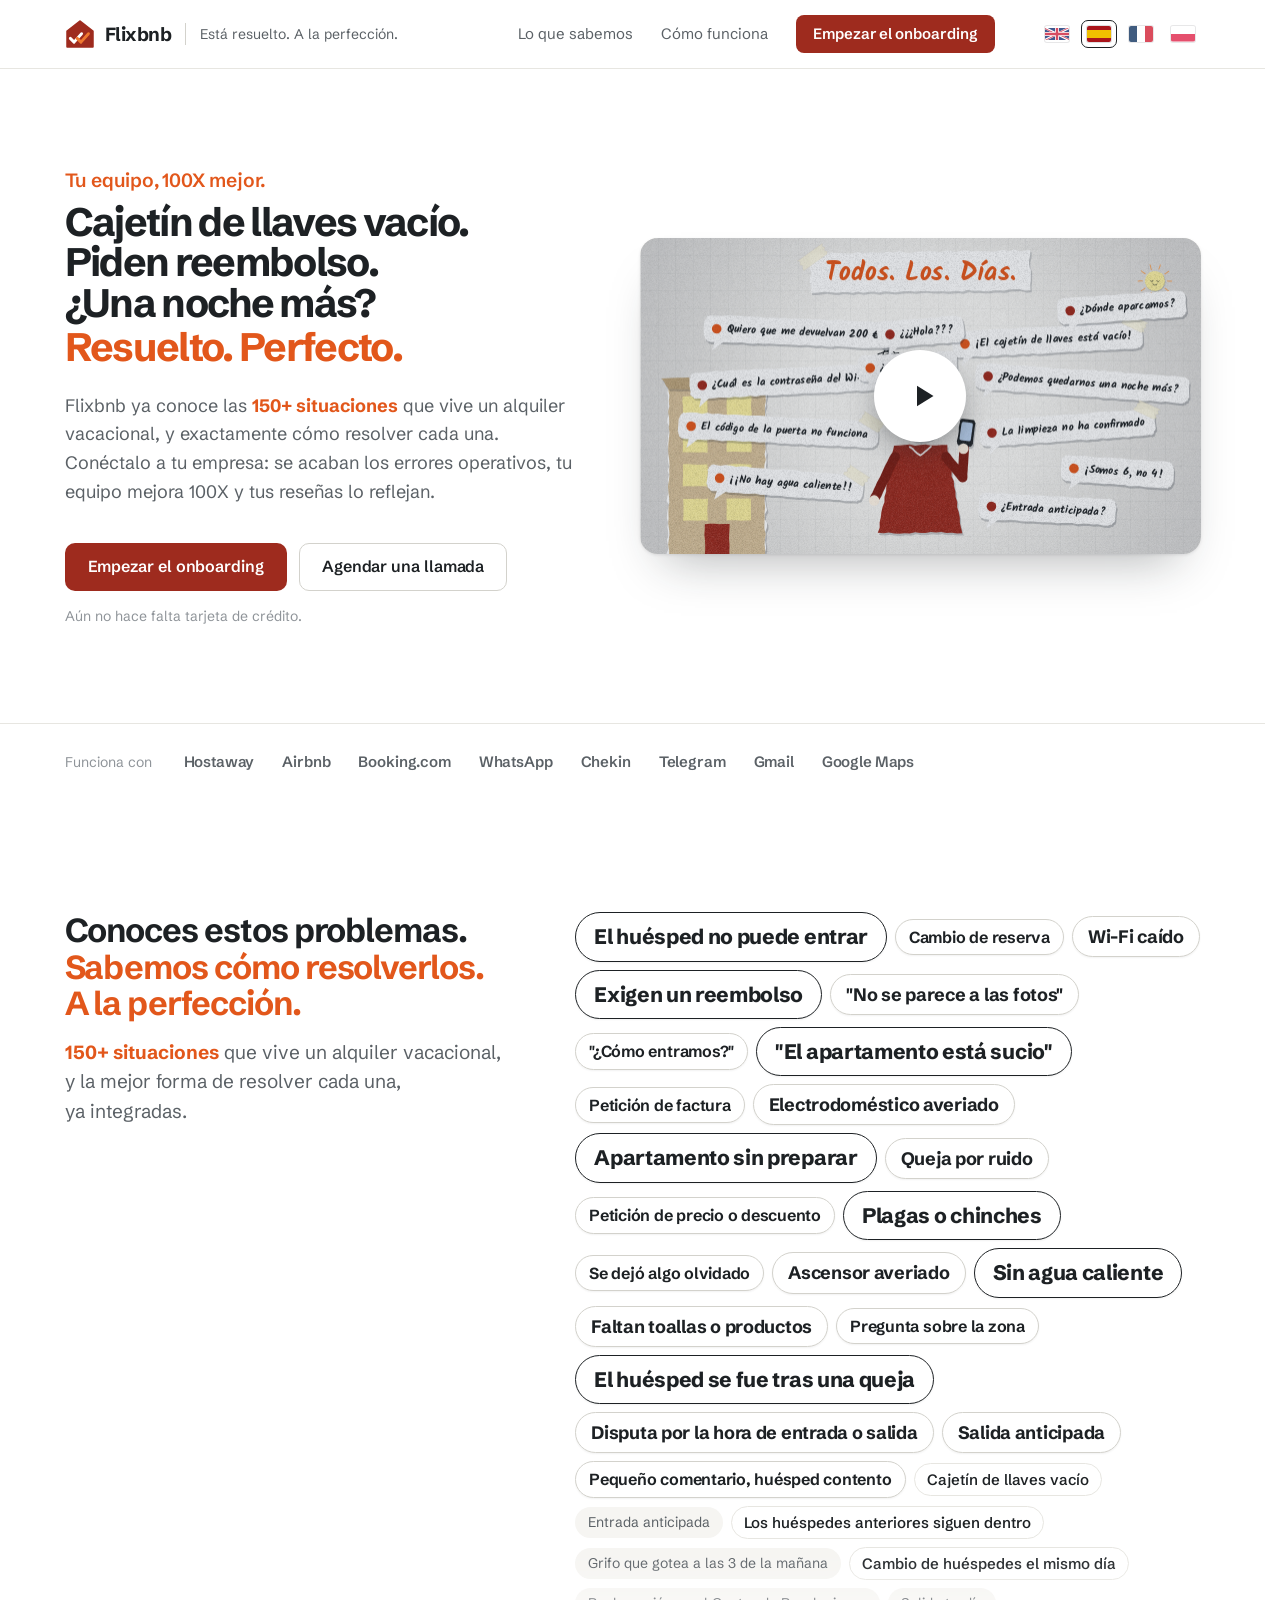
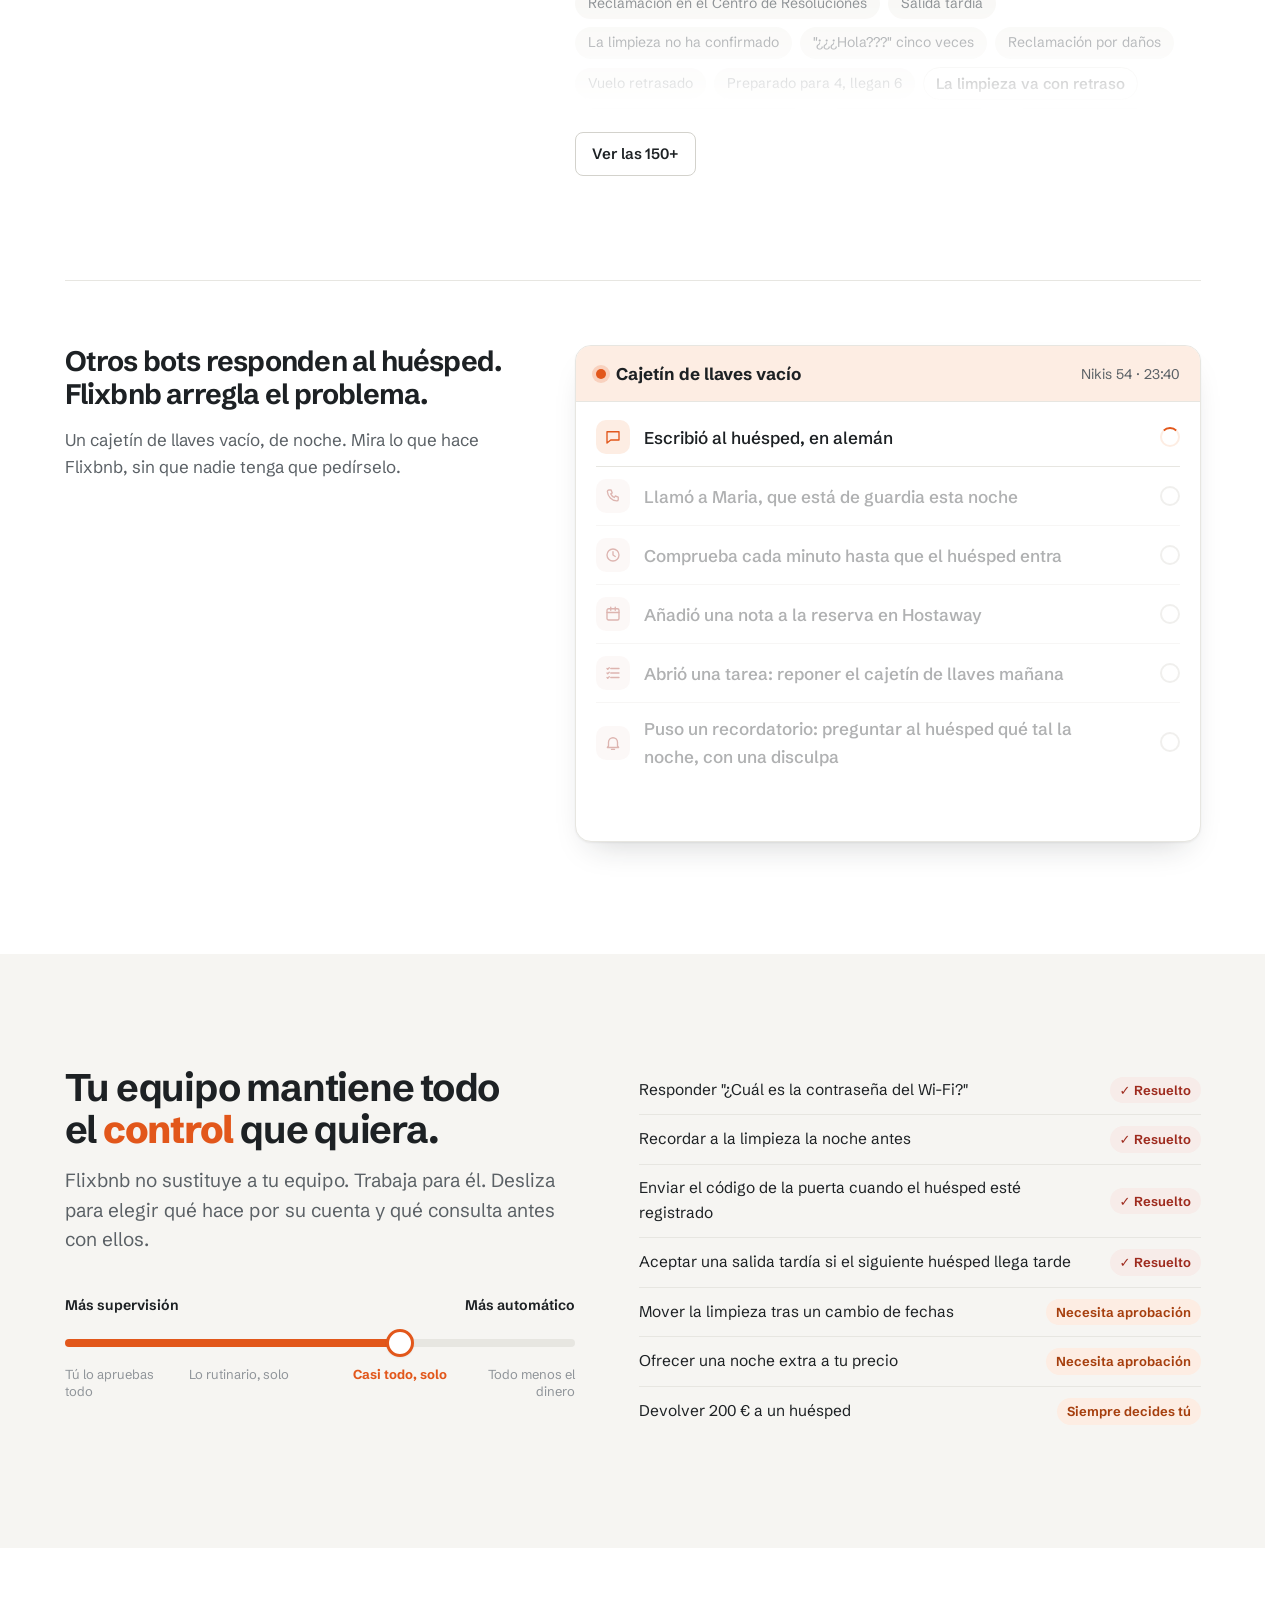
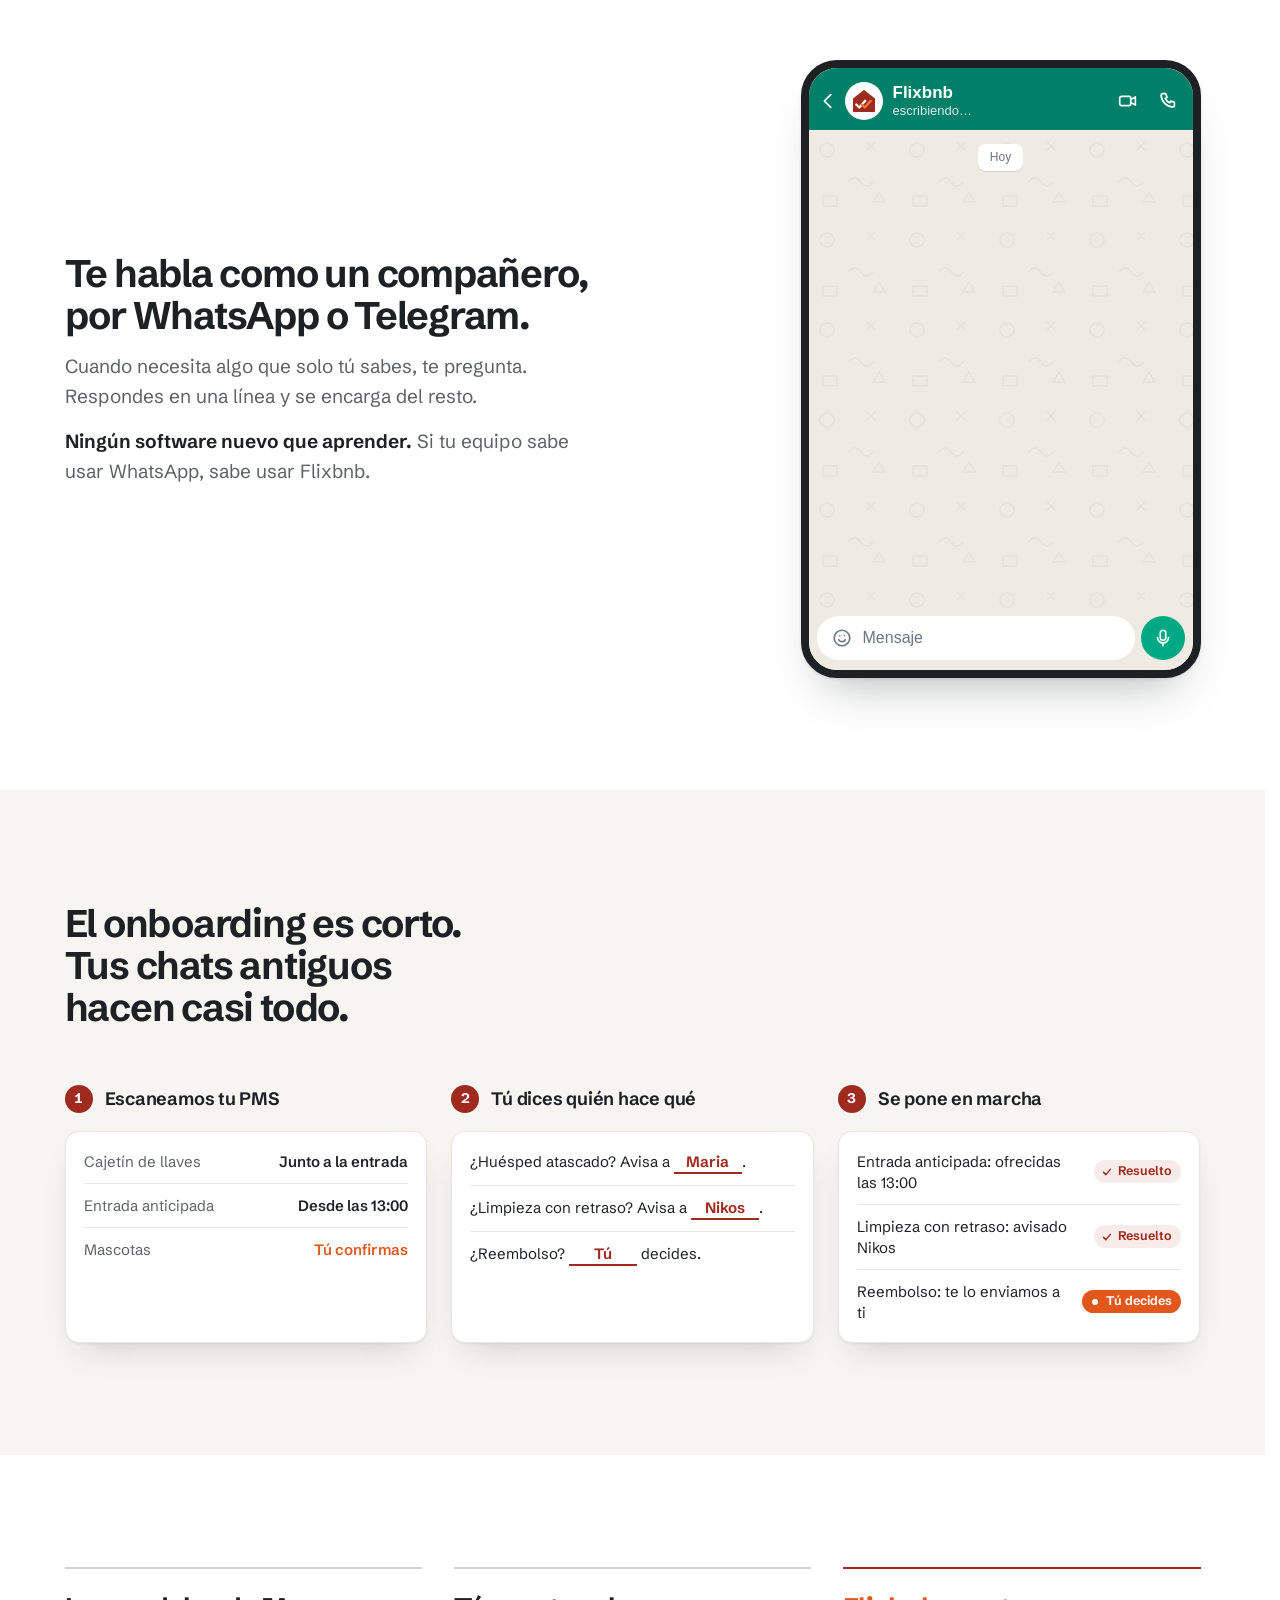
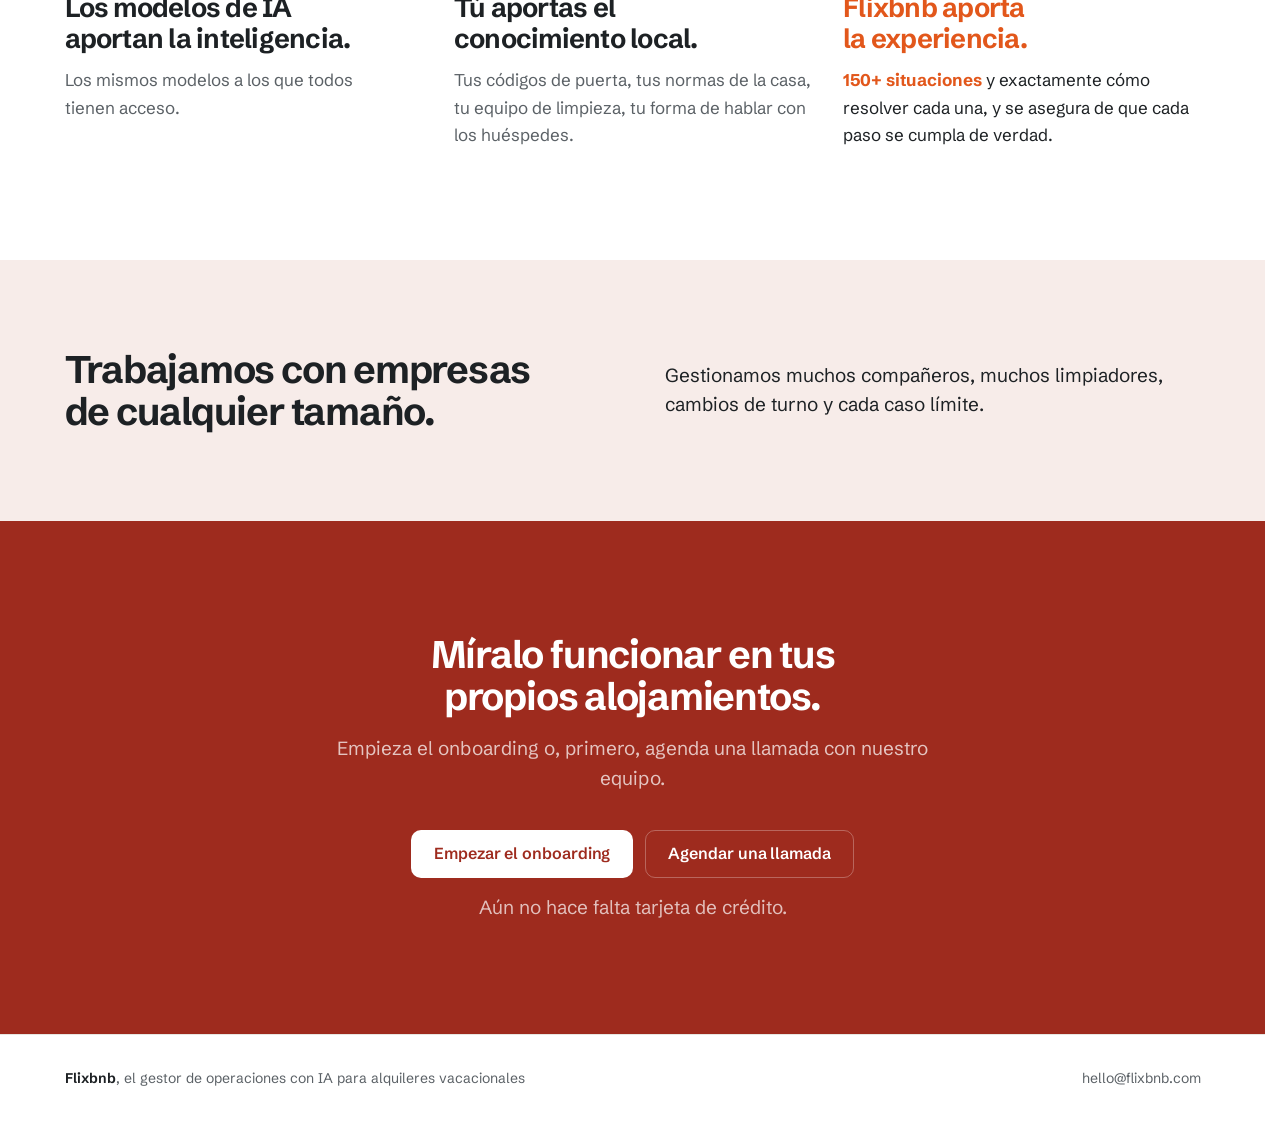
==== commit 9b0acd22: "Spanish: cajetín de llaves instead of caja de llaves (native speaker) Co-Authored-By: Claude Opus 5." ====
--- a/es/index.html
+++ b/es/index.html
@@ -20,7 +20,7 @@
   <link rel="alternate" hreflang="pl" href="https://flixbnb.com/pl/" />
   <link rel="alternate" hreflang="x-default" href="https://flixbnb.com/" />
   <link rel="stylesheet" href="/styles.css?v=20261124f" />
-  <script>window.FLX_T = {"Show all 150+": "Ver las 150+", "Show fewer": "Ver menos", "Start onboarding": "Empezar el onboarding", "Schedule a call": "Agendar una llamada", "Enter a phone number, with the country code.": "Escribe un teléfono, con el prefijo del país.", "Fill in your company name, a valid email and a phone number.": "Rellena el nombre de tu empresa, un email válido y un teléfono.", "Your details weren't sent. Try again, or email ": "Tus datos no se enviaron. Inténtalo de nuevo o escribe a ", "Pause": "Pausa", "Play": "Reproducir", "Play the film again": "Ver el vídeo otra vez", "Play the film, with sound": "Ver el vídeo, con sonido", "Mute": "Silenciar", "Unmute": "Activar sonido", "Exit full screen": "Salir de pantalla completa", "Full screen": "Pantalla completa", "Handled": "Resuelto", "Needs approval": "Necesita aprobación", "Always your call": "Siempre decides tú", "Lockbox is empty!": "¡La caja de llaves está vacía!", "Can we stay one more night?": "¿Podemos quedarnos una noche más?", "I want €200 back.": "Quiero que me devuelvan 200 €.", "What's the Wi-Fi password?": "¿Cuál es la contraseña del Wi-Fi?", "We're 6, not 4!": "¡Somos 6, no 4!", "Door code doesn't work": "El código de la puerta no funciona", "Hello???": "¿¿¿Hola???", "Early check-in?": "¿Entrada anticipada?", "No hot water!!": "¡¡No hay agua caliente!!", "Where do we park?": "¿Dónde aparcamos?", "Hello?????": "¿¿¿Hola?????", "Running short-term rentals?": "¿Gestionas alquileres vacacionales?", "Every. Single. Day.": "Todos. Los. Días.", "Refund threat": "Amenaza de reembolso", "Bedbugs": "Chinches", "Extra guests": "Huéspedes de más", "Key not returned": "Llave no devuelta", "Noisy neighbours": "Vecinos ruidosos", "Wrong door code": "Código equivocado", "Cleaner late": "Limpieza tarde", "Bad review": "Mala reseña", "Smart lock dead": "Cerradura sin batería", "Where to park?": "¿Dónde aparcar?", "Extra night": "Noche extra", "Pets allowed?": "¿Se admiten mascotas?", "Missing towels": "Faltan toallas", "Brown water": "Agua marrón", "Gas smell": "Olor a gas", "Crib request": "Piden una cuna", "Elevator out": "Ascensor roto", "Paying in cash": "Pago en efectivo", "Mid-stay cancel": "Cancela a mitad", "Not registered": "Sin registrar", "Leaking tap": "Grifo que gotea", "Second key": "Segunda llave", "Cleaner no-show": "La limpieza no viene", "Booking pending": "Reserva pendiente", "Lights out": "Sin luz", "\"Hello???\"": "\"¿¿¿Hola???\"", "Owner visit": "Visita del propietario", "situations every rental runs into.": "situaciones que vive cualquier alquiler.", "Guests": "Huéspedes", "Your PMS": "Tu PMS", "the AI operations manager for short-term rentals": "el gestor de operaciones con IA para alquileres vacacionales", "Connected to your guests, your team and your PMS.": "Conectado con tus huéspedes, tu equipo y tu PMS.", "It already|knows what|to do.": "Ya sabe|qué hay|que hacer.", "Extra night request": "Petición de noche extra", "Cleaner running late": "La limpieza llega tarde", "Wrong door code sent": "Código de puerta equivocado", "Guest wants €200 back": "El huésped quiere 200 €", "Pay or dispute?": "¿Pagar o reclamar?", "The power's out in Nikis 54. Where's the fuse box?": "Se ha ido la luz en Nikis 54. ¿Dónde está el cuadro eléctrico?", "Got it. Telling the guest now.": "Entendido. Se lo digo al huésped.", "Power's back. The guest is all good.": "Ha vuelto la luz. El huésped está bien.", "It only asks|what only you|know.": "Solo pregunta|lo que solo|tú sabes.", "Right in WhatsApp or Telegram.": "Directamente en WhatsApp o Telegram.", "10x less time": "10x menos tiempo", "10x better quality": "10x más calidad", "Your team gets": "Tu equipo es", "better.": "mejor.", "Handled.": "Resuelto.", "Lockbox empty": "Caja de llaves vacía", "Late checkout": "Salida tardía", "Same-day turnover": "Cambio de huéspedes el mismo día", "No hot water": "Sin agua caliente", "Wi-Fi down": "Wi-Fi caído", "Delayed flight": "Vuelo retrasado", "Damage claim": "Reclamación por daños", "Left something behind": "Se dejó algo olvidado", "Early check-in": "Entrada anticipada", "Invoice request": "Petición de factura", "Guest not answering": "El huésped no contesta", "AC not working": "El aire acondicionado no funciona", "Bags after checkout": "Maletas después de la salida", "Cleaner hasn't confirmed": "La limpieza no ha confirmado", "15 minutes later": "15 minutos después", "Behind the curtain, left of the shower door.": "Detrás de la cortina, a la izquierda de la puerta de la ducha.", "Your team": "Tu equipo", "Your call": "Tú decides", "Lockbox empty.": "Caja de llaves vacía.", "Refund threat.": "Piden reembolso.", "Extra night request.": "¿Una noche más?"};</script>
+  <script>window.FLX_T = {"Show all 150+": "Ver las 150+", "Show fewer": "Ver menos", "Start onboarding": "Empezar el onboarding", "Schedule a call": "Agendar una llamada", "Enter a phone number, with the country code.": "Escribe un teléfono, con el prefijo del país.", "Fill in your company name, a valid email and a phone number.": "Rellena el nombre de tu empresa, un email válido y un teléfono.", "Your details weren't sent. Try again, or email ": "Tus datos no se enviaron. Inténtalo de nuevo o escribe a ", "Pause": "Pausa", "Play": "Reproducir", "Play the film again": "Ver el vídeo otra vez", "Play the film, with sound": "Ver el vídeo, con sonido", "Mute": "Silenciar", "Unmute": "Activar sonido", "Exit full screen": "Salir de pantalla completa", "Full screen": "Pantalla completa", "Handled": "Resuelto", "Needs approval": "Necesita aprobación", "Always your call": "Siempre decides tú", "Lockbox is empty!": "¡El cajetín de llaves está vacío!", "Can we stay one more night?": "¿Podemos quedarnos una noche más?", "I want €200 back.": "Quiero que me devuelvan 200 €.", "What's the Wi-Fi password?": "¿Cuál es la contraseña del Wi-Fi?", "We're 6, not 4!": "¡Somos 6, no 4!", "Door code doesn't work": "El código de la puerta no funciona", "Hello???": "¿¿¿Hola???", "Early check-in?": "¿Entrada anticipada?", "No hot water!!": "¡¡No hay agua caliente!!", "Where do we park?": "¿Dónde aparcamos?", "Hello?????": "¿¿¿Hola?????", "Running short-term rentals?": "¿Gestionas alquileres vacacionales?", "Every. Single. Day.": "Todos. Los. Días.", "Refund threat": "Amenaza de reembolso", "Bedbugs": "Chinches", "Extra guests": "Huéspedes de más", "Key not returned": "Llave no devuelta", "Noisy neighbours": "Vecinos ruidosos", "Wrong door code": "Código equivocado", "Cleaner late": "Limpieza tarde", "Bad review": "Mala reseña", "Smart lock dead": "Cerradura sin batería", "Where to park?": "¿Dónde aparcar?", "Extra night": "Noche extra", "Pets allowed?": "¿Se admiten mascotas?", "Missing towels": "Faltan toallas", "Brown water": "Agua marrón", "Gas smell": "Olor a gas", "Crib request": "Piden una cuna", "Elevator out": "Ascensor roto", "Paying in cash": "Pago en efectivo", "Mid-stay cancel": "Cancela a mitad", "Not registered": "Sin registrar", "Leaking tap": "Grifo que gotea", "Second key": "Segunda llave", "Cleaner no-show": "La limpieza no viene", "Booking pending": "Reserva pendiente", "Lights out": "Sin luz", "\"Hello???\"": "\"¿¿¿Hola???\"", "Owner visit": "Visita del propietario", "situations every rental runs into.": "situaciones que vive cualquier alquiler.", "Guests": "Huéspedes", "Your PMS": "Tu PMS", "the AI operations manager for short-term rentals": "el gestor de operaciones con IA para alquileres vacacionales", "Connected to your guests, your team and your PMS.": "Conectado con tus huéspedes, tu equipo y tu PMS.", "It already|knows what|to do.": "Ya sabe|qué hay|que hacer.", "Extra night request": "Petición de noche extra", "Cleaner running late": "La limpieza llega tarde", "Wrong door code sent": "Código de puerta equivocado", "Guest wants €200 back": "El huésped quiere 200 €", "Pay or dispute?": "¿Pagar o reclamar?", "The power's out in Nikis 54. Where's the fuse box?": "Se ha ido la luz en Nikis 54. ¿Dónde está el cuadro eléctrico?", "Got it. Telling the guest now.": "Entendido. Se lo digo al huésped.", "Power's back. The guest is all good.": "Ha vuelto la luz. El huésped está bien.", "It only asks|what only you|know.": "Solo pregunta|lo que solo|tú sabes.", "Right in WhatsApp or Telegram.": "Directamente en WhatsApp o Telegram.", "10x less time": "10x menos tiempo", "10x better quality": "10x más calidad", "Your team gets": "Tu equipo es", "better.": "mejor.", "Handled.": "Resuelto.", "Lockbox empty": "Cajetín de llaves vacío", "Late checkout": "Salida tardía", "Same-day turnover": "Cambio de huéspedes el mismo día", "No hot water": "Sin agua caliente", "Wi-Fi down": "Wi-Fi caído", "Delayed flight": "Vuelo retrasado", "Damage claim": "Reclamación por daños", "Left something behind": "Se dejó algo olvidado", "Early check-in": "Entrada anticipada", "Invoice request": "Petición de factura", "Guest not answering": "El huésped no contesta", "AC not working": "El aire acondicionado no funciona", "Bags after checkout": "Maletas después de la salida", "Cleaner hasn't confirmed": "La limpieza no ha confirmado", "15 minutes later": "15 minutos después", "Behind the curtain, left of the shower door.": "Detrás de la cortina, a la izquierda de la puerta de la ducha.", "Your team": "Tu equipo", "Your call": "Tú decides", "Lockbox empty.": "Cajetín de llaves vacío.", "Refund threat.": "Piden reembolso.", "Extra night request.": "¿Una noche más?"};</script>
 </head>
 <body>
 
@@ -54,7 +54,7 @@
         <div class="hero-copy">
           <a class="video-cue" href="#film"><span class="video-cue-play" aria-hidden="true"><svg viewBox="0 0 24 24" width="24" height="24"><path d="M9 6.5v11L18 12z"/></svg></span>Mira el vídeo de 1 minuto</a>
           <p class="kicker">Tu equipo, 100X mejor.</p>
-          <h1><span class="line">Caja de llaves vacía.</span> <span class="line">Piden reembolso.</span> <span class="line">¿Una noche más?</span> <span class="h1-you">Resuelto. Perfecto.</span></h1>
+          <h1><span class="line">Cajetín de llaves vacío.</span> <span class="line">Piden reembolso.</span> <span class="line">¿Una noche más?</span> <span class="h1-you">Resuelto. Perfecto.</span></h1>
           <p class="lede">Flixbnb ya conoce las <strong class="hl">150+ situaciones</strong> que vive un alquiler vacacional, y exactamente cómo resolver cada una. Conéctalo a tu empresa: se acaban los errores operativos, tu equipo mejora 100X y tus reseñas lo reflejan.</p>
           <div class="actions">
             <a href="mailto:hello@flixbnb.com?subject=Start%20onboarding" class="btn" data-lead="onboarding">Empezar el onboarding</a>
@@ -85,7 +85,7 @@
               </button>
             </div>
           </div>
-          <p class="visually-hidden" id="film-story">El vídeo: gestionando alquileres vacacionales, todos los días, un anfitrión se ahoga en mensajes de huéspedes, de una caja de llaves vacía a una petición de reembolso, y luego en 150+ notas de todo lo que vive un alquiler. La página se rasga y aparece Flixbnb, conectado con tus huéspedes, tu equipo y tu PMS. Una lista amarilla se va marcando: caja de llaves vacía, noche extra, limpieza con retraso, cambio el mismo día y código de puerta equivocado quedan resueltos, y solo el reembolso de 200 € llega a ti. En un chat, Flixbnb pregunta dónde está el cuadro eléctrico, recibe una respuesta de una línea y avisa de que vuelve la luz. Tu equipo mejora 100X. Caja de llaves vacía. Amenaza de reembolso. Petición de una noche extra. Resuelto. flixbnb.com.</p>
+          <p class="visually-hidden" id="film-story">El vídeo: gestionando alquileres vacacionales, todos los días, un anfitrión se ahoga en mensajes de huéspedes, de un cajetín de llaves vacío a una petición de reembolso, y luego en 150+ notas de todo lo que vive un alquiler. La página se rasga y aparece Flixbnb, conectado con tus huéspedes, tu equipo y tu PMS. Una lista amarilla se va marcando: cajetín de llaves vacío, noche extra, limpieza con retraso, cambio el mismo día y código de puerta equivocado quedan resueltos, y solo el reembolso de 200 € llega a ti. En un chat, Flixbnb pregunta dónde está el cuadro eléctrico, recibe una respuesta de una línea y avisa de que vuelve la luz. Tu equipo mejora 100X. Cajetín de llaves vacío. Amenaza de reembolso. Petición de una noche extra. Resuelto. flixbnb.com.</p>
         </div>
       </div>
       <div class="hero-foot">
@@ -137,7 +137,7 @@
             <li class="k2">Disputa por la hora de entrada o salida</li>
             <li class="k2">Salida anticipada</li>
             <li class="k3">Pequeño comentario, huésped contento</li>
-            <li class="b-l">Caja de llaves vacía</li>
+            <li class="b-l">Cajetín de llaves vacío</li>
             <li>Entrada anticipada</li>
             <li class="b-l">Los huéspedes anteriores siguen dentro</li>
             <li>Grifo que gotea a las 3 de la mañana</li>
@@ -186,7 +186,7 @@
             <li>WhatsApp falla sin avisar</li>
             <li>Huésped descontento que no dice nada</li>
             <li>Contraseña de Wi-Fi antigua en el anuncio</li>
-            <li>Se llevaron la llave de la caja</li>
+            <li>Se llevaron la llave del cajetín</li>
             <li>La IA atascada y nadie sabe por qué</li>
             <li>Número de reserva dentro de una foto</li>
             <li>Acordar la hora de una reparación</li>
@@ -212,7 +212,7 @@
             <li>Llegada a medianoche, noche equivocada</li>
             <li>Petición de cancelación gratuita</li>
             <li>La IA dice que hizo algo que no hizo</li>
-            <li class="b-l">El huésped no encuentra la caja de llaves</li>
+            <li class="b-l">El huésped no encuentra el cajetín de llaves</li>
             <li class="b-l">La app de la cerradura inteligente no funciona</li>
             <li>Promesa olvidada</li>
             <li>Recomendaciones de restaurantes y parking</li>
@@ -282,16 +282,16 @@
         <div class="answers">
           <div class="answers-head">
             <h3>Otros bots responden al huésped. Flixbnb arregla el problema.</h3>
-            <p class="answers-example">Una caja de llaves vacía, de noche. Mira lo que hace Flixbnb, sin que nadie tenga que pedírselo.</p>
-          </div>
-          <figure class="actlog" aria-label="Ejemplo: lo que hace Flixbnb con una caja de llaves vacía">
-            <div class="actlog-head"><span class="actlog-alert" aria-hidden="true"></span><b>Caja de llaves vacía</b><span>Nikis 54 · 23:40</span></div>
+            <p class="answers-example">Un cajetín de llaves vacío, de noche. Mira lo que hace Flixbnb, sin que nadie tenga que pedírselo.</p>
+          </div>
+          <figure class="actlog" aria-label="Ejemplo: lo que hace Flixbnb con un cajetín de llaves vacío">
+            <div class="actlog-head"><span class="actlog-alert" aria-hidden="true"></span><b>Cajetín de llaves vacío</b><span>Nikis 54 · 23:40</span></div>
             <ol class="actlog-list">
               <li class="act"><span class="act-ico"><svg viewBox="0 0 24 24" aria-hidden="true" width="24" height="24"><path d="M4 5h16v11H9l-5 4z"/></svg></span><span class="act-what">Escribió al huésped, en alemán</span><span class="act-st"><span class="act-time">23:41</span></span></li>
               <li class="act"><span class="act-ico"><svg viewBox="0 0 24 24" aria-hidden="true" width="24" height="24"><path d="M6.5 4h3l1.5 4-2 1.2a10 10 0 0 0 4.8 4.8L15 12l4 1.5v3A2 2 0 0 1 17 18.5 13.5 13.5 0 0 1 4.5 6 2 2 0 0 1 6.5 4z"/></svg></span><span class="act-what">Llamó a Maria, que está de guardia esta noche</span><span class="act-st"><span class="act-time">23:41</span></span></li>
               <li class="act"><span class="act-ico"><svg viewBox="0 0 24 24" aria-hidden="true" width="24" height="24"><circle cx="12" cy="12" r="8"/><path d="M12 7.5V12l3 2"/></svg></span><span class="act-what">Comprueba cada minuto hasta que el huésped entra</span><span class="act-st"><span class="act-time">23:52</span></span></li>
               <li class="act"><span class="act-ico"><svg viewBox="0 0 24 24" aria-hidden="true" width="24" height="24"><rect x="4" y="5" width="16" height="15" rx="2"/><path d="M4 10h16M9 3v4M15 3v4"/></svg></span><span class="act-what">Añadió una nota a la reserva en Hostaway</span><span class="act-st"><span class="act-time">23:53</span></span></li>
-              <li class="act"><span class="act-ico"><svg viewBox="0 0 24 24" aria-hidden="true" width="24" height="24"><path d="M9 6h11M9 12h11M9 18h11M4 6l1 1 2-2M4 12l1 1 2-2M4 18l1 1 2-2"/></svg></span><span class="act-what">Abrió una tarea: reponer la caja de llaves mañana</span><span class="act-st"><span class="act-time">23:53</span></span></li>
+              <li class="act"><span class="act-ico"><svg viewBox="0 0 24 24" aria-hidden="true" width="24" height="24"><path d="M9 6h11M9 12h11M9 18h11M4 6l1 1 2-2M4 12l1 1 2-2M4 18l1 1 2-2"/></svg></span><span class="act-what">Abrió una tarea: reponer el cajetín de llaves mañana</span><span class="act-st"><span class="act-time">23:53</span></span></li>
               <li class="act"><span class="act-ico"><svg viewBox="0 0 24 24" aria-hidden="true" width="24" height="24"><path d="M6 16V11a6 6 0 0 1 12 0v5l1.5 2h-15zM10 20.5h4"/></svg></span><span class="act-what">Puso un recordatorio: preguntar al huésped qué tal la noche, con una disculpa</span><span class="act-st"><span class="act-time">08:30</span></span></li>
             </ol>
             <div class="actlog-foot"><span class="actlog-done">✓ Resuelto.</span> Huésped dentro a las 23:52.</div>
@@ -448,7 +448,7 @@
           <li>
             <h3>Escaneamos tu PMS</h3>
             <dl class="demo facts" aria-label="Ejemplo: lo que encuentra el escaneo">
-              <div><dt>Caja de llaves</dt><dd>Junto a la entrada</dd></div>
+              <div><dt>Cajetín de llaves</dt><dd>Junto a la entrada</dd></div>
               <div><dt>Entrada anticipada</dt><dd>Desde las 13:00</dd></div>
               <div class="ask"><dt>Mascotas</dt><dd>Tú confirmas</dd></div>
             </dl>
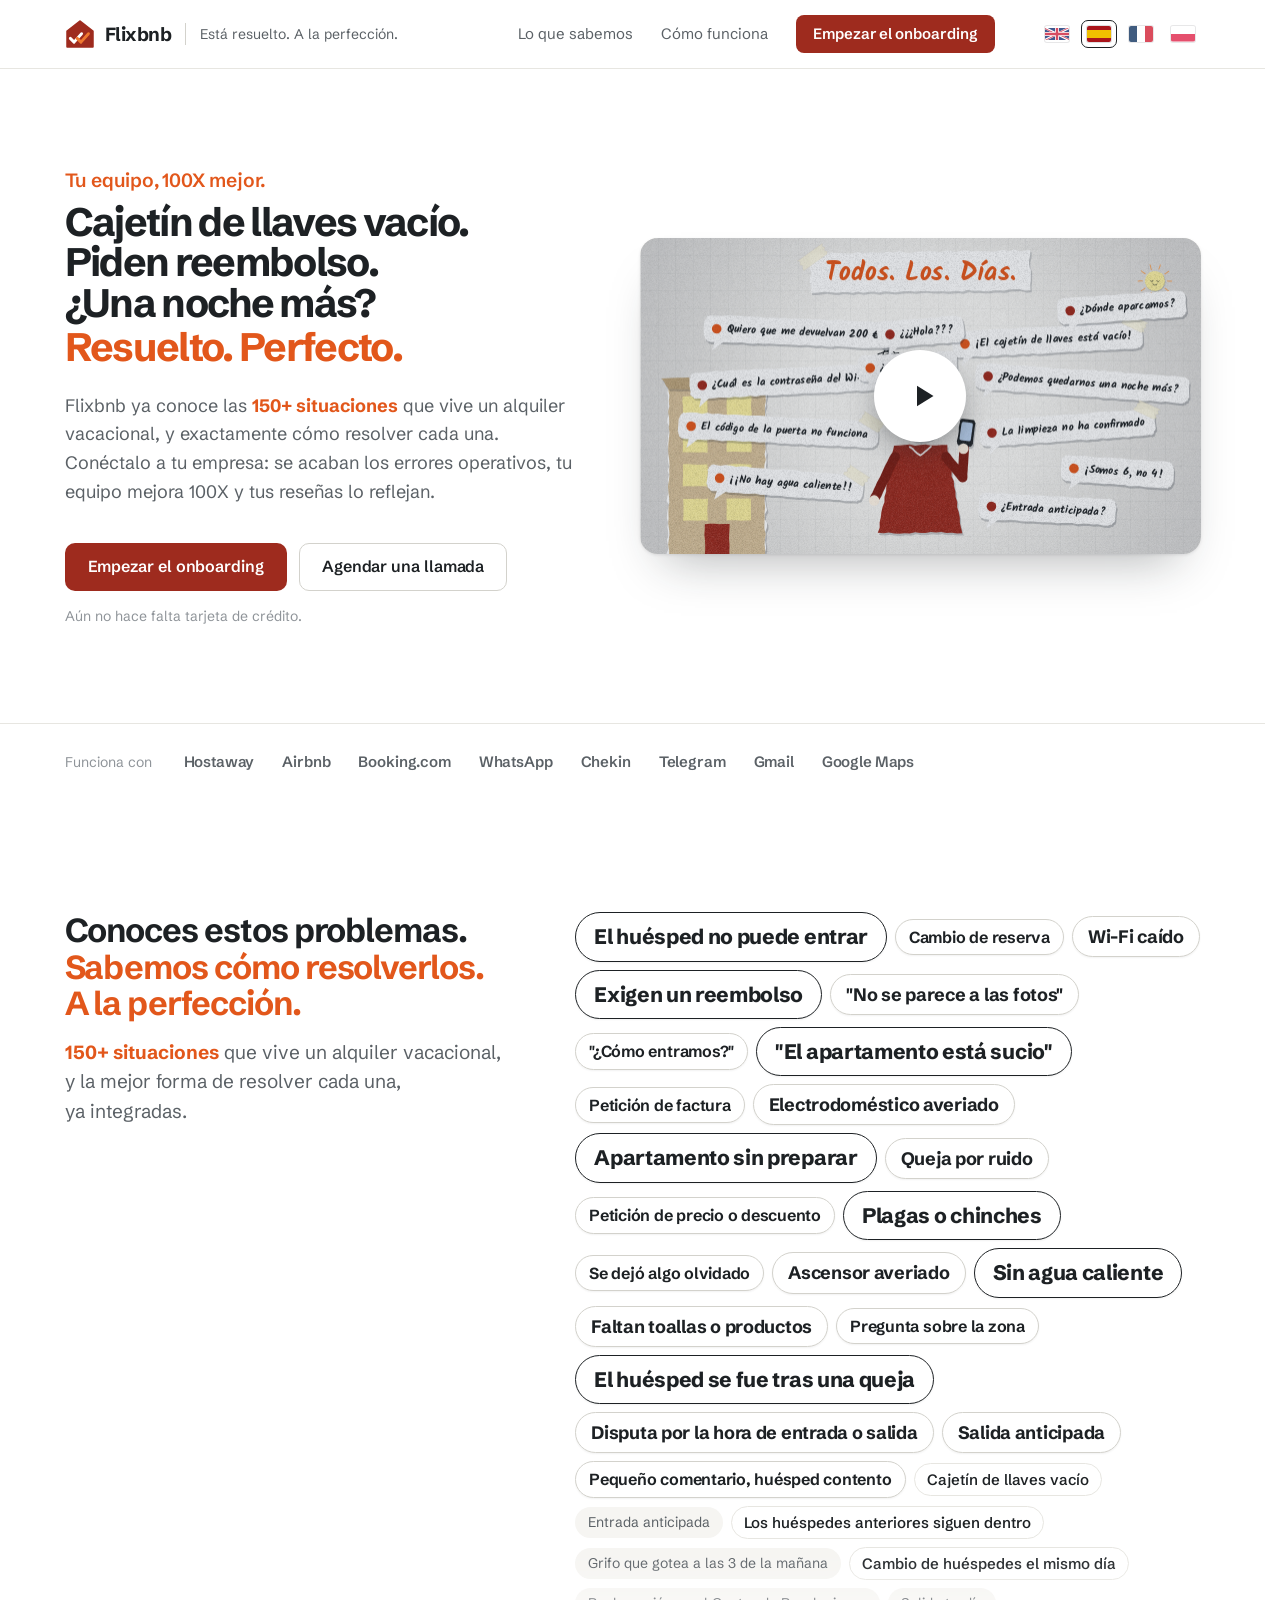
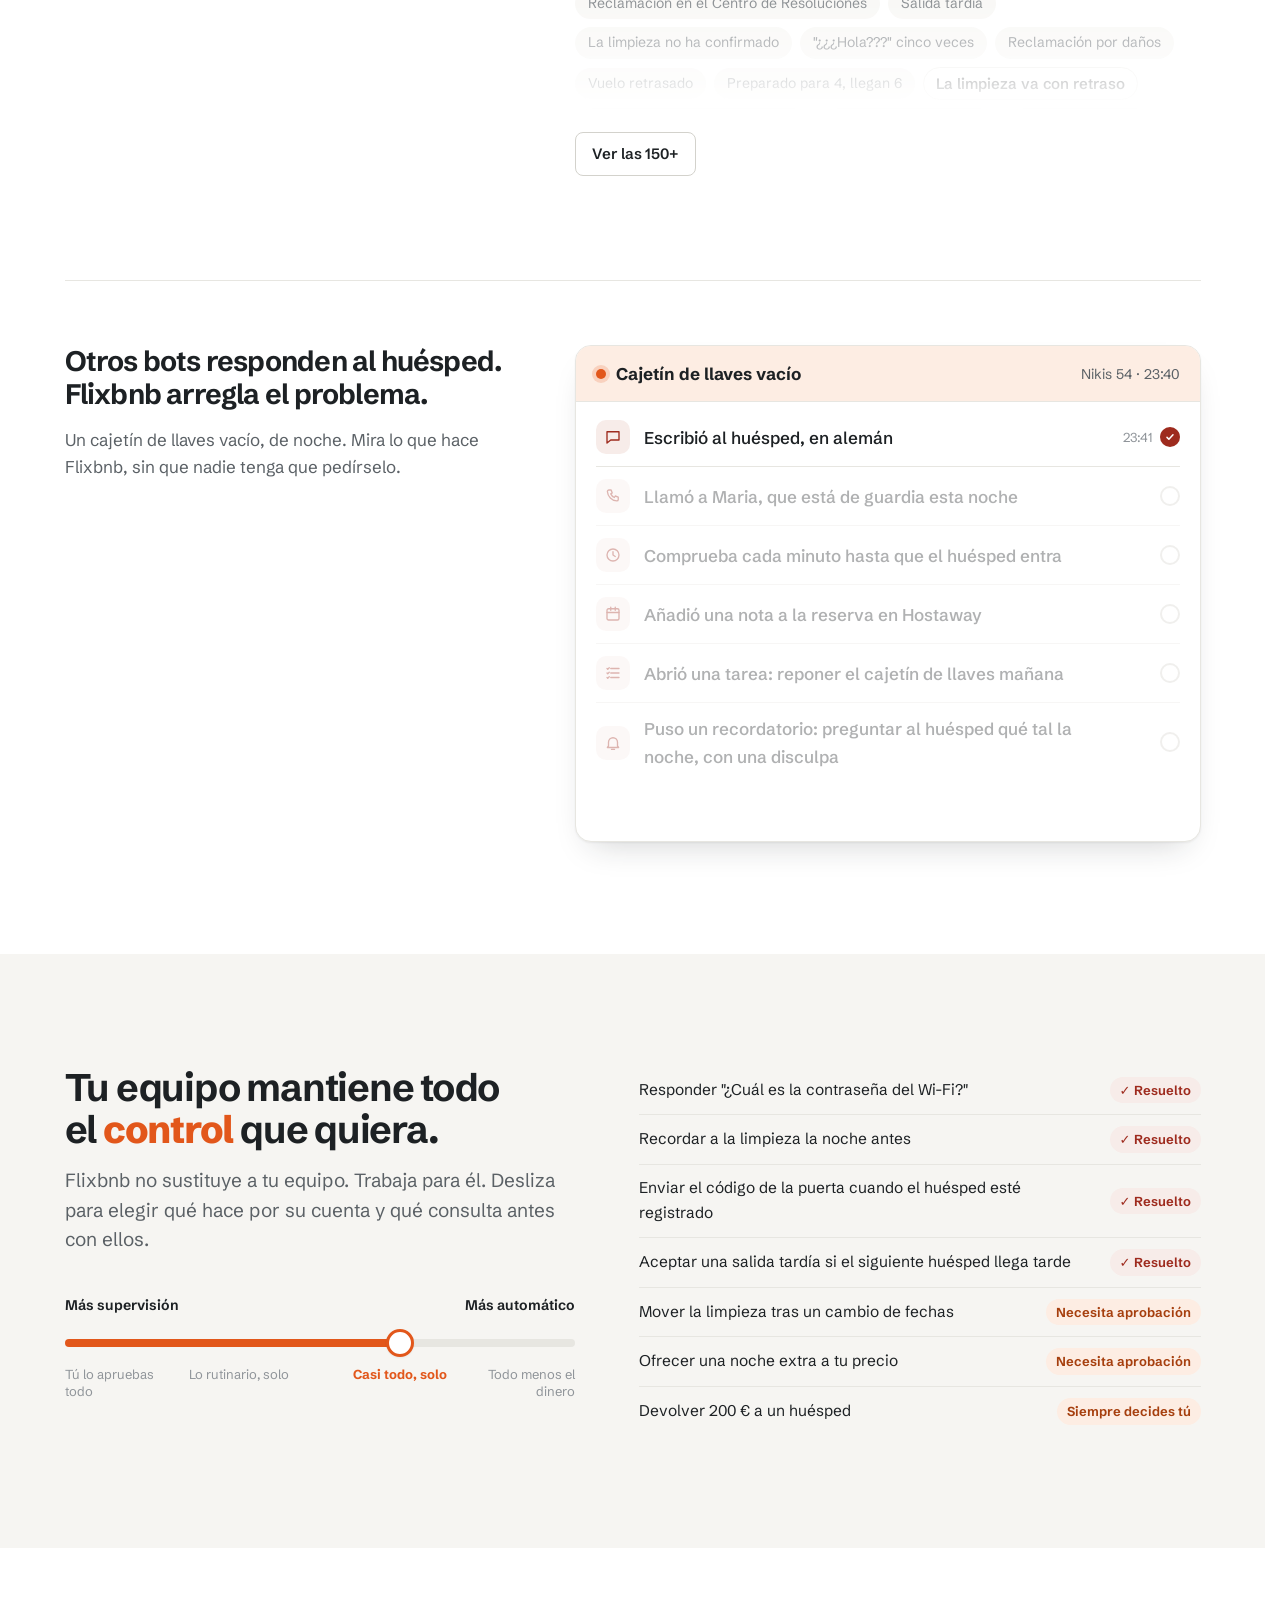
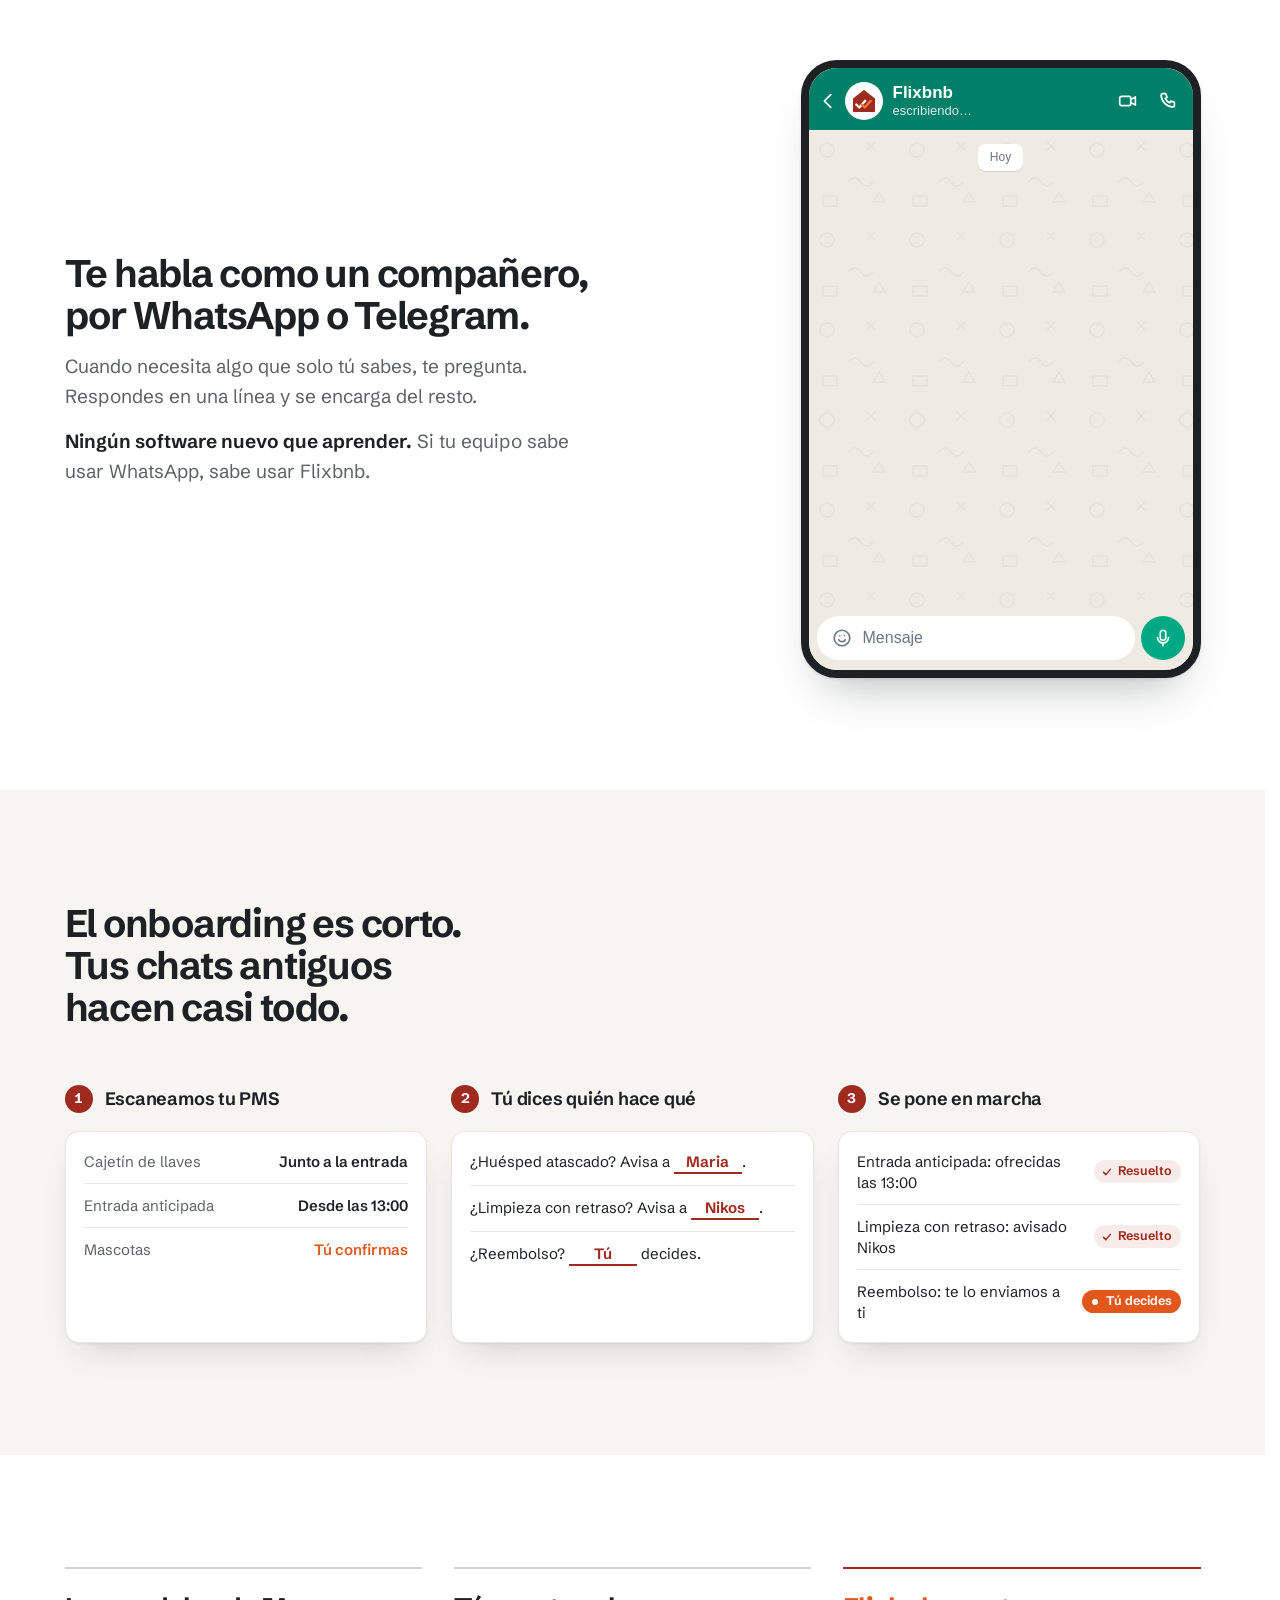
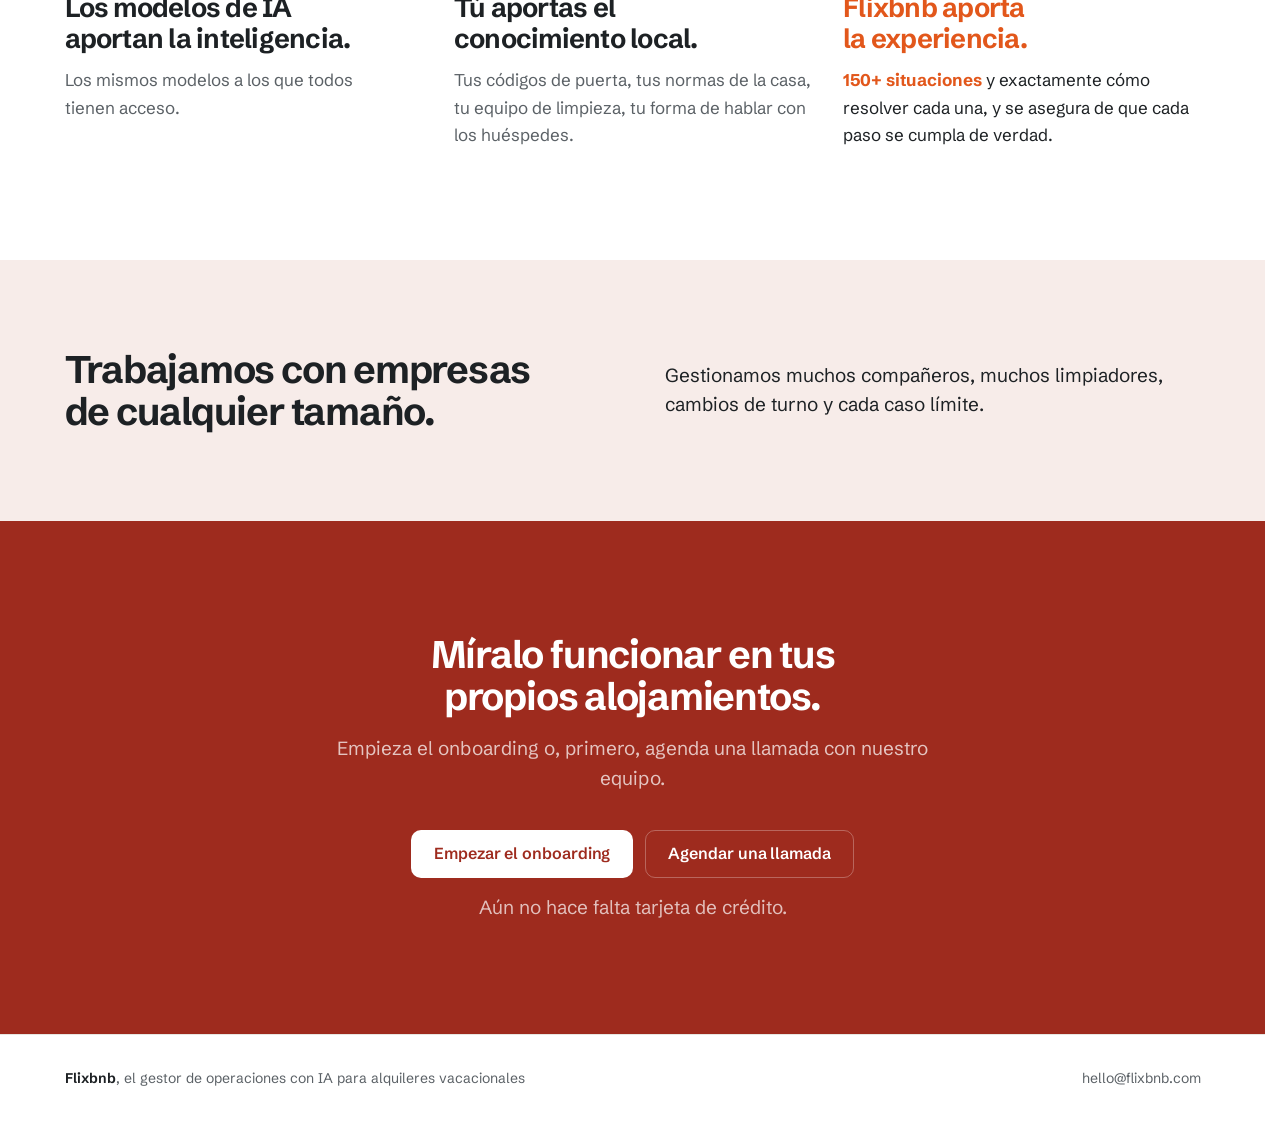
==== commit adf7c492: "Film: add AI narrator (Sage voice) in EN/ES/FR/PL, duck music under it, hold end card to 55s Co-Auth" ====
--- a/es/index.html
+++ b/es/index.html
@@ -19,8 +19,8 @@
   <link rel="alternate" hreflang="fr" href="https://flixbnb.com/fr/" />
   <link rel="alternate" hreflang="pl" href="https://flixbnb.com/pl/" />
   <link rel="alternate" hreflang="x-default" href="https://flixbnb.com/" />
-  <link rel="stylesheet" href="/styles.css?v=20261124f" />
-  <script>window.FLX_T = {"Show all 150+": "Ver las 150+", "Show fewer": "Ver menos", "Start onboarding": "Empezar el onboarding", "Schedule a call": "Agendar una llamada", "Enter a phone number, with the country code.": "Escribe un teléfono, con el prefijo del país.", "Fill in your company name, a valid email and a phone number.": "Rellena el nombre de tu empresa, un email válido y un teléfono.", "Your details weren't sent. Try again, or email ": "Tus datos no se enviaron. Inténtalo de nuevo o escribe a ", "Pause": "Pausa", "Play": "Reproducir", "Play the film again": "Ver el vídeo otra vez", "Play the film, with sound": "Ver el vídeo, con sonido", "Mute": "Silenciar", "Unmute": "Activar sonido", "Exit full screen": "Salir de pantalla completa", "Full screen": "Pantalla completa", "Handled": "Resuelto", "Needs approval": "Necesita aprobación", "Always your call": "Siempre decides tú", "Lockbox is empty!": "¡El cajetín de llaves está vacío!", "Can we stay one more night?": "¿Podemos quedarnos una noche más?", "I want €200 back.": "Quiero que me devuelvan 200 €.", "What's the Wi-Fi password?": "¿Cuál es la contraseña del Wi-Fi?", "We're 6, not 4!": "¡Somos 6, no 4!", "Door code doesn't work": "El código de la puerta no funciona", "Hello???": "¿¿¿Hola???", "Early check-in?": "¿Entrada anticipada?", "No hot water!!": "¡¡No hay agua caliente!!", "Where do we park?": "¿Dónde aparcamos?", "Hello?????": "¿¿¿Hola?????", "Running short-term rentals?": "¿Gestionas alquileres vacacionales?", "Every. Single. Day.": "Todos. Los. Días.", "Refund threat": "Amenaza de reembolso", "Bedbugs": "Chinches", "Extra guests": "Huéspedes de más", "Key not returned": "Llave no devuelta", "Noisy neighbours": "Vecinos ruidosos", "Wrong door code": "Código equivocado", "Cleaner late": "Limpieza tarde", "Bad review": "Mala reseña", "Smart lock dead": "Cerradura sin batería", "Where to park?": "¿Dónde aparcar?", "Extra night": "Noche extra", "Pets allowed?": "¿Se admiten mascotas?", "Missing towels": "Faltan toallas", "Brown water": "Agua marrón", "Gas smell": "Olor a gas", "Crib request": "Piden una cuna", "Elevator out": "Ascensor roto", "Paying in cash": "Pago en efectivo", "Mid-stay cancel": "Cancela a mitad", "Not registered": "Sin registrar", "Leaking tap": "Grifo que gotea", "Second key": "Segunda llave", "Cleaner no-show": "La limpieza no viene", "Booking pending": "Reserva pendiente", "Lights out": "Sin luz", "\"Hello???\"": "\"¿¿¿Hola???\"", "Owner visit": "Visita del propietario", "situations every rental runs into.": "situaciones que vive cualquier alquiler.", "Guests": "Huéspedes", "Your PMS": "Tu PMS", "the AI operations manager for short-term rentals": "el gestor de operaciones con IA para alquileres vacacionales", "Connected to your guests, your team and your PMS.": "Conectado con tus huéspedes, tu equipo y tu PMS.", "It already|knows what|to do.": "Ya sabe|qué hay|que hacer.", "Extra night request": "Petición de noche extra", "Cleaner running late": "La limpieza llega tarde", "Wrong door code sent": "Código de puerta equivocado", "Guest wants €200 back": "El huésped quiere 200 €", "Pay or dispute?": "¿Pagar o reclamar?", "The power's out in Nikis 54. Where's the fuse box?": "Se ha ido la luz en Nikis 54. ¿Dónde está el cuadro eléctrico?", "Got it. Telling the guest now.": "Entendido. Se lo digo al huésped.", "Power's back. The guest is all good.": "Ha vuelto la luz. El huésped está bien.", "It only asks|what only you|know.": "Solo pregunta|lo que solo|tú sabes.", "Right in WhatsApp or Telegram.": "Directamente en WhatsApp o Telegram.", "10x less time": "10x menos tiempo", "10x better quality": "10x más calidad", "Your team gets": "Tu equipo es", "better.": "mejor.", "Handled.": "Resuelto.", "Lockbox empty": "Cajetín de llaves vacío", "Late checkout": "Salida tardía", "Same-day turnover": "Cambio de huéspedes el mismo día", "No hot water": "Sin agua caliente", "Wi-Fi down": "Wi-Fi caído", "Delayed flight": "Vuelo retrasado", "Damage claim": "Reclamación por daños", "Left something behind": "Se dejó algo olvidado", "Early check-in": "Entrada anticipada", "Invoice request": "Petición de factura", "Guest not answering": "El huésped no contesta", "AC not working": "El aire acondicionado no funciona", "Bags after checkout": "Maletas después de la salida", "Cleaner hasn't confirmed": "La limpieza no ha confirmado", "15 minutes later": "15 minutos después", "Behind the curtain, left of the shower door.": "Detrás de la cortina, a la izquierda de la puerta de la ducha.", "Your team": "Tu equipo", "Your call": "Tú decides", "Lockbox empty.": "Cajetín de llaves vacío.", "Refund threat.": "Piden reembolso.", "Extra night request.": "¿Una noche más?"};</script>
+  <link rel="stylesheet" href="/styles.css?v=20261126c" />
+  <script>window.FLX_T = {"Show all 150+": "Ver las 150+", "Show fewer": "Ver menos", "Start onboarding": "Empezar el onboarding", "Schedule a call": "Agendar una llamada", "Enter a phone number, with the country code.": "Escribe un teléfono, con el prefijo del país.", "Fill in your company name, a valid email and a phone number.": "Rellena el nombre de tu empresa, un email válido y un teléfono.", "Your details weren't sent. Try again, or email ": "Tus datos no se enviaron. Inténtalo de nuevo o escribe a ", "Pause": "Pausa", "Play": "Reproducir", "Play the film again": "Ver el vídeo otra vez", "Play the film, with sound": "Ver el vídeo, con sonido", "Mute": "Silenciar", "Unmute": "Activar sonido", "Exit full screen": "Salir de pantalla completa", "Full screen": "Pantalla completa", "Handled": "Resuelto", "Needs approval": "Necesita aprobación", "Always your call": "Siempre decides tú", "Lockbox is empty!": "¡El cajetín de llaves está vacío!", "Can we stay one more night?": "¿Podemos quedarnos una noche más?", "I want €200 back.": "Quiero que me devuelvan 200 €.", "What's the Wi-Fi password?": "¿Cuál es la contraseña del Wi-Fi?", "We're 6, not 4!": "¡Somos 6, no 4!", "Door code doesn't work": "El código de la puerta no funciona", "Hello???": "¿¿¿Hola???", "Early check-in?": "¿Entrada anticipada?", "No hot water!!": "¡¡No hay agua caliente!!", "Where do we park?": "¿Dónde aparcamos?", "Hello?????": "¿¿¿Hola?????", "Running short-term rentals?": "¿Gestionas alquileres vacacionales?", "Every. Single. Day.": "Todos. Los. Días.", "Refund threat": "Amenaza de reembolso", "Bedbugs": "Chinches", "Extra guests": "Huéspedes de más", "Key not returned": "Llave no devuelta", "Noisy neighbours": "Vecinos ruidosos", "Wrong door code": "Código equivocado", "Cleaner late": "Limpieza tarde", "Bad review": "Mala reseña", "Smart lock dead": "Cerradura sin batería", "Where to park?": "¿Dónde aparcar?", "Extra night": "Noche extra", "Pets allowed?": "¿Se admiten mascotas?", "Missing towels": "Faltan toallas", "Brown water": "Agua marrón", "Gas smell": "Olor a gas", "Crib request": "Piden una cuna", "Elevator out": "Ascensor roto", "Paying in cash": "Pago en efectivo", "Mid-stay cancel": "Cancela a mitad", "Not registered": "Sin registrar", "Leaking tap": "Grifo que gotea", "Second key": "Segunda llave", "Cleaner no-show": "La limpieza no viene", "Booking pending": "Reserva pendiente", "Lights out": "Sin luz", "\"Hello???\"": "\"¿¿¿Hola???\"", "Owner visit": "Visita del propietario", "situations every rental runs into.": "situaciones que vive cualquier alquiler.", "Guests": "Huéspedes", "Your PMS": "Tu PMS", "the AI operations manager for short-term rentals": "el gestor de operaciones con IA para alquileres vacacionales", "Connected to your guests, your team and your PMS.": "Conectado con tus huéspedes, tu equipo y tu PMS.", "It already|knows what|to do.": "Ya sabe|qué hay|que hacer.", "Extra night request": "Petición de noche extra", "Cleaner running late": "La limpieza llega tarde", "Wrong door code sent": "Código de puerta equivocado", "Guest wants €200 back": "El huésped quiere 200 €", "Pay or dispute?": "¿Pagar o reclamar?", "The power's out in Nikis 54. Where's the fuse box?": "Se ha ido la luz en Nikis 54. ¿Dónde está el cuadro eléctrico?", "Got it. Telling the guest now.": "Entendido. Se lo digo al huésped.", "Power's back. The guest is all good.": "Ha vuelto la luz. El huésped está bien.", "It only asks|what only you|know.": "Solo pregunta|lo que solo|tú sabes.", "Right in WhatsApp or Telegram.": "Directamente en WhatsApp o Telegram.", "10x less time": "10x menos tiempo", "10x better quality": "10x más calidad", "Your team gets": "Tu equipo es", "better.": "mejor.", "Handled.": "Resuelto.", "Lockbox empty": "Cajetín de llaves vacío", "Late checkout": "Salida tardía", "Same-day turnover": "Cambio de huéspedes el mismo día", "No hot water": "Sin agua caliente", "Wi-Fi down": "Wi-Fi caído", "Delayed flight": "Vuelo retrasado", "Damage claim": "Reclamación por daños", "Left something behind": "Se dejó algo olvidado", "Early check-in": "Entrada anticipada", "Invoice request": "Petición de factura", "Guest not answering": "El huésped no contesta", "AC not working": "El aire acondicionado no funciona", "Bags after checkout": "Maletas después de la salida", "Cleaner hasn't confirmed": "La limpieza no ha confirmado", "15 minutes later": "15 minutos después", "Behind the curtain, left of the shower door.": "Detrás de la cortina, a la izquierda de la puerta de la ducha.", "Your team": "Tu equipo", "Your call": "Tú decides", "Lockbox empty.": "Cajetín de llaves vacío.", "Refund threat.": "Piden reembolso.", "Extra night request.": "¿Una noche más?", "Send by email instead": "Enviar por email"};</script>
 </head>
 <body>
 
@@ -75,7 +75,7 @@
                 <svg class="i-pause" viewBox="0 0 24 24" aria-hidden="true" width="24" height="24"><path d="M8 5v14M16 5v14" /></svg>
                 <svg class="i-play" viewBox="0 0 24 24" aria-hidden="true" width="24" height="24"><path d="M8 5.2v13.6L19 12z" /></svg>
               </button>
-              <input class="film-seek" type="range" min="0" max="52" step="0.05" value="0" aria-label="Posición en el vídeo" />
+              <input class="film-seek" type="range" min="0" max="55" step="0.05" value="0" aria-label="Posición en el vídeo" />
               <button type="button" class="film-btn film-mute" aria-pressed="false" aria-label="Silenciar">
                 <svg class="i-sound" viewBox="0 0 24 24" aria-hidden="true" width="24" height="24"><path d="M4 9.5h3.5L12 6v12l-4.5-3.5H4zM15.5 9a4 4 0 0 1 0 6M18 6.5a7.5 7.5 0 0 1 0 11" /></svg>
                 <svg class="i-muted" viewBox="0 0 24 24" aria-hidden="true" width="24" height="24"><path d="M4 9.5h3.5L12 6v12l-4.5-3.5H4zM16 9.5l5 5M21 9.5l-5 5" /></svg>
@@ -560,7 +560,7 @@
     </div>
   </dialog>
 
-  <script src="/script.js?v=20261124f" defer></script>
-  <script src="/film.js?v=20261124f" defer></script>
+  <script src="/script.js?v=20261126c" defer></script>
+  <script src="/film.js?v=20261126c" defer></script>
 </body>
 </html>
--- a/styles.css
+++ b/styles.css
@@ -1207,6 +1207,7 @@
 .field input[aria-invalid]:focus { box-shadow: 0 0 0 3px rgba(194, 32, 122, 0.16); }
 
 .lead-error { margin-top: 14px; font-size: 0.9375rem; font-weight: 550; color: var(--orange); }
+.lead-error a { color: var(--red); text-decoration: underline; white-space: nowrap; }
 .lead-submit { width: 100%; margin-top: 24px; }
 .lead-submit:disabled { opacity: 0.6; cursor: progress; }
 .lead-note { margin-top: 12px; text-align: center; font-size: 0.875rem; color: var(--ink-faint); }
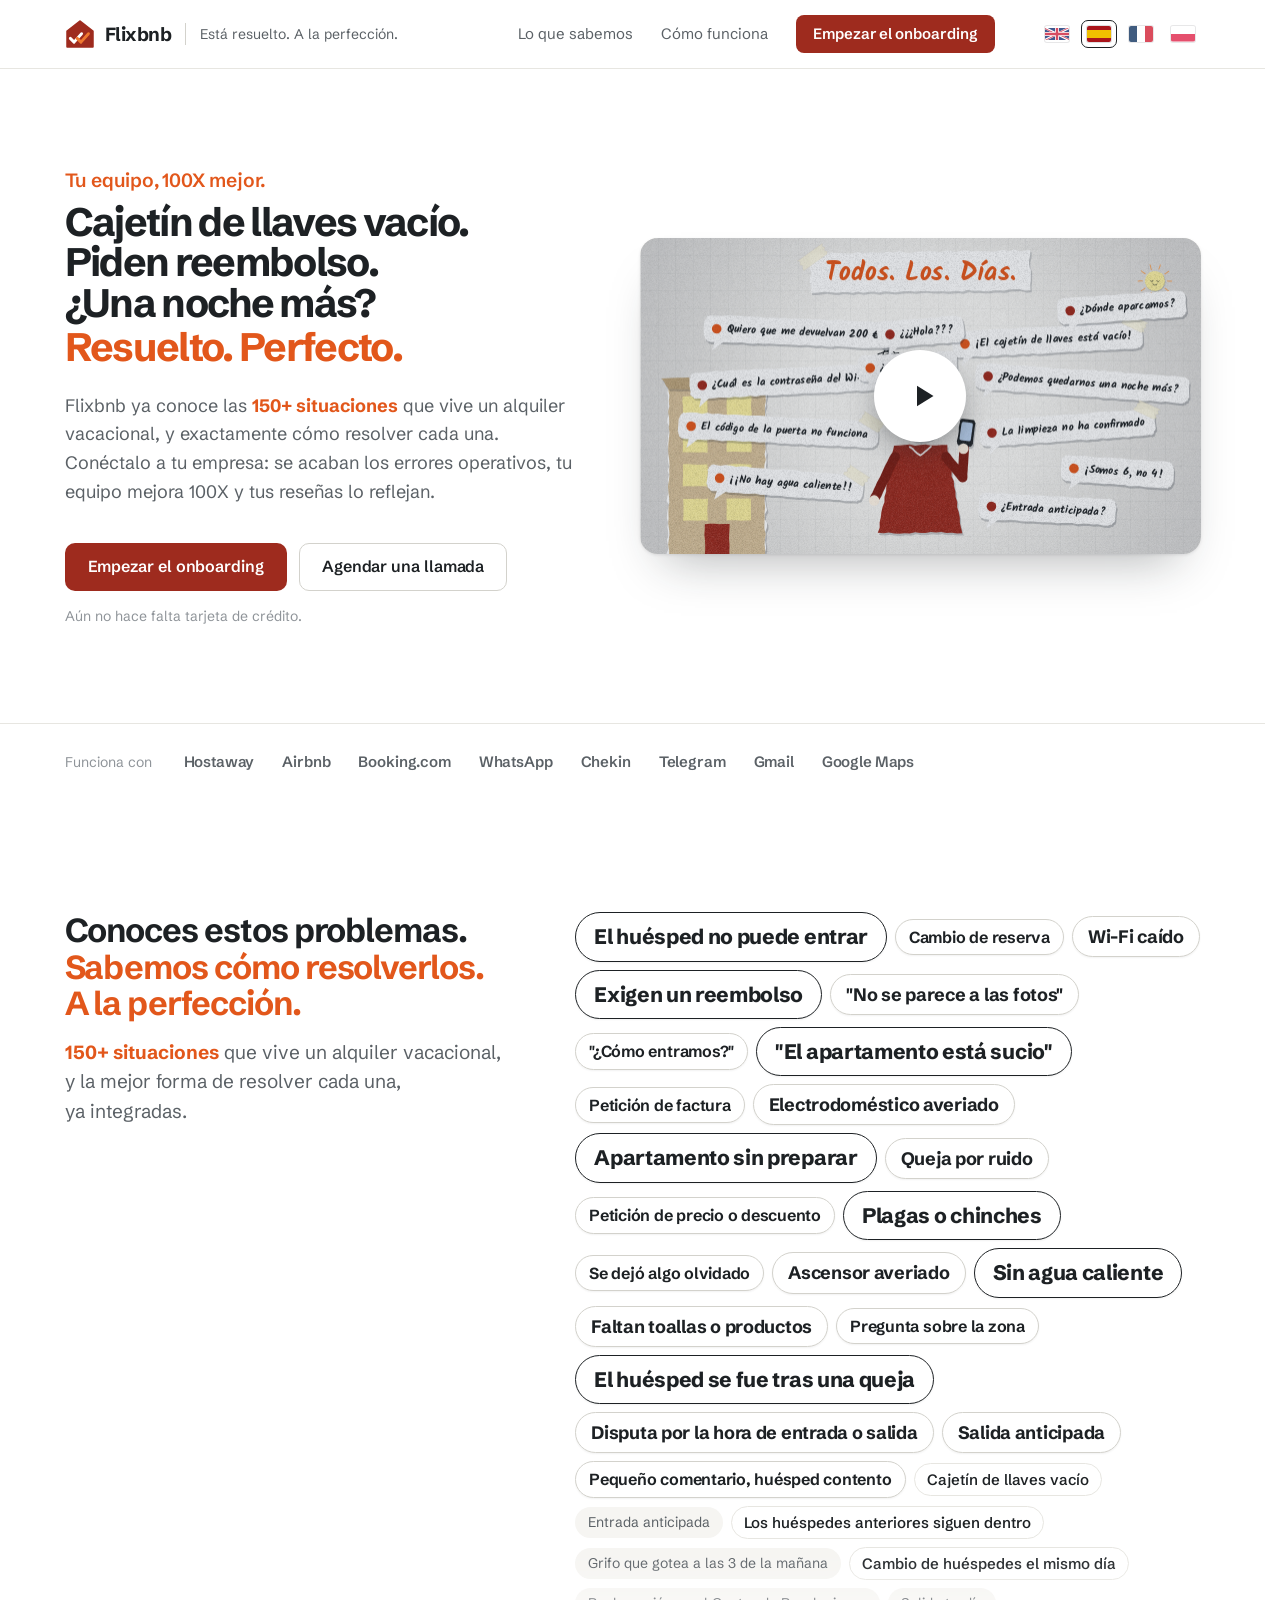
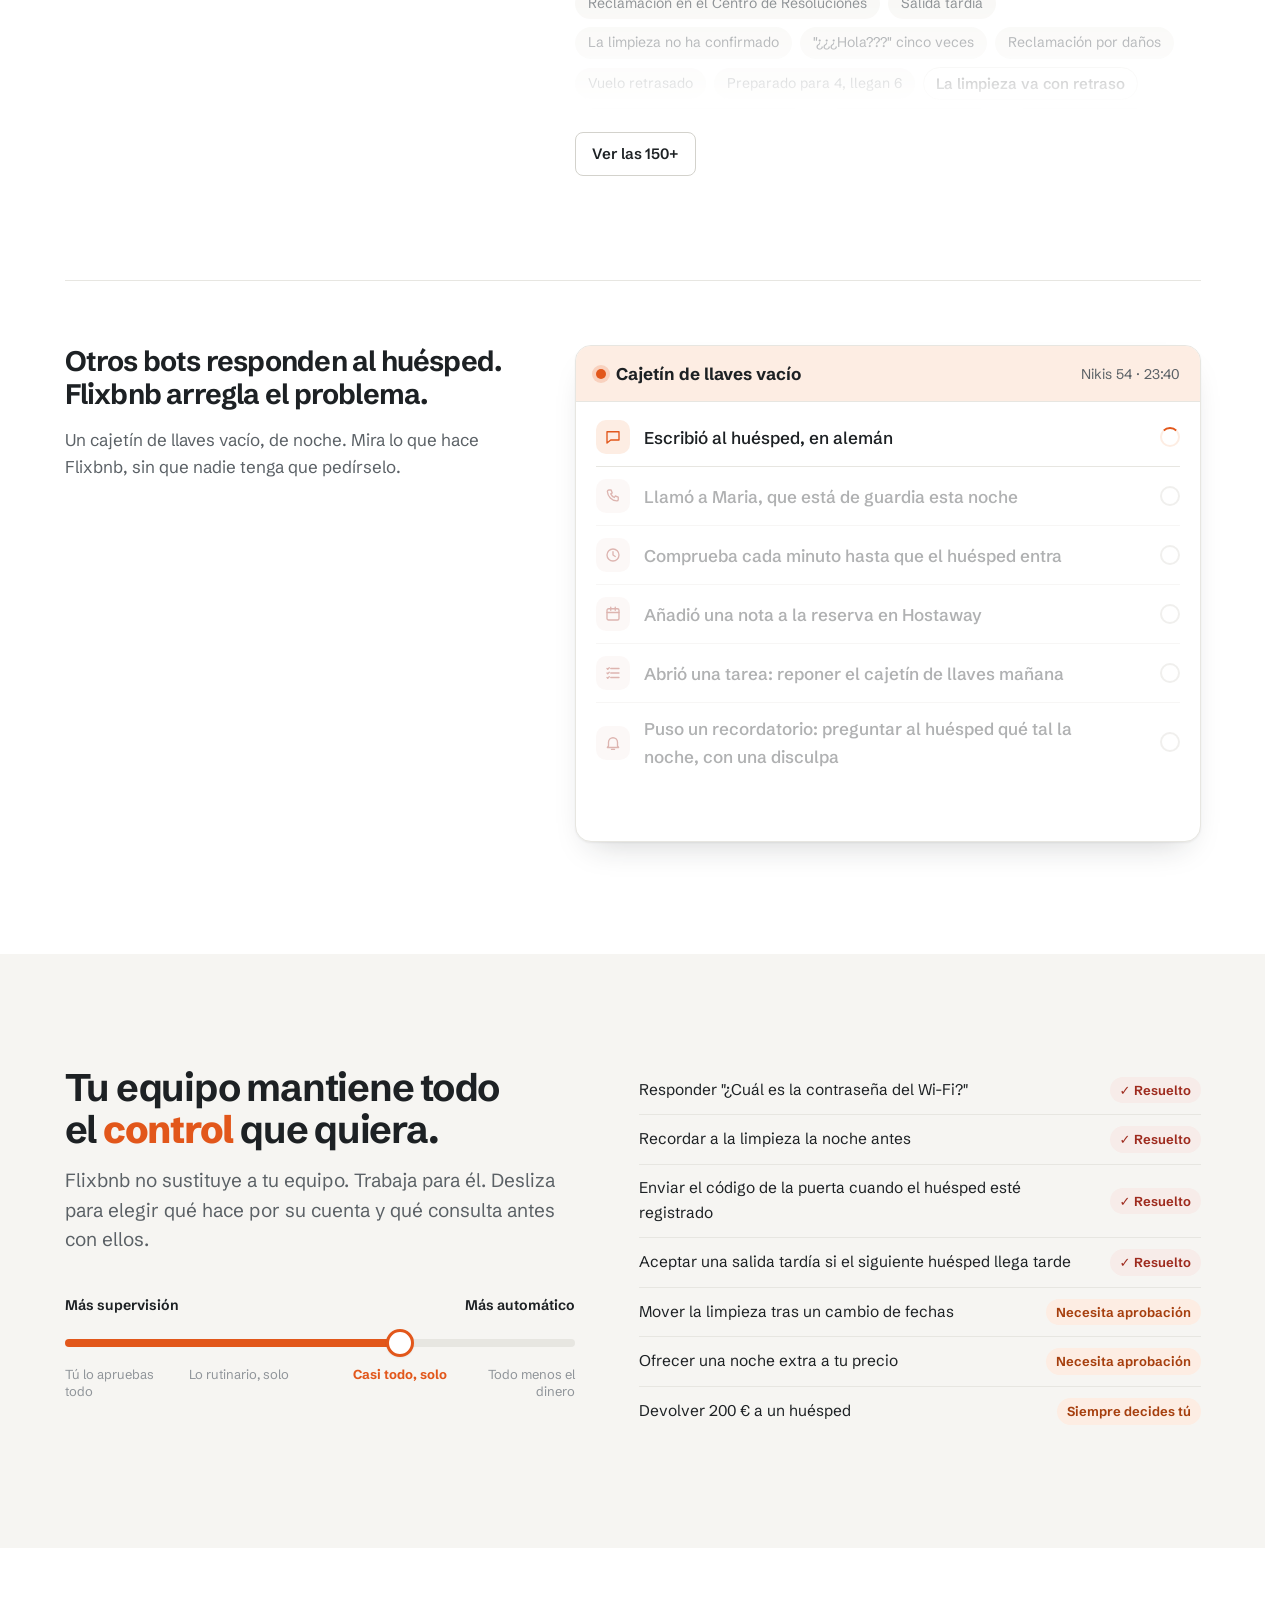
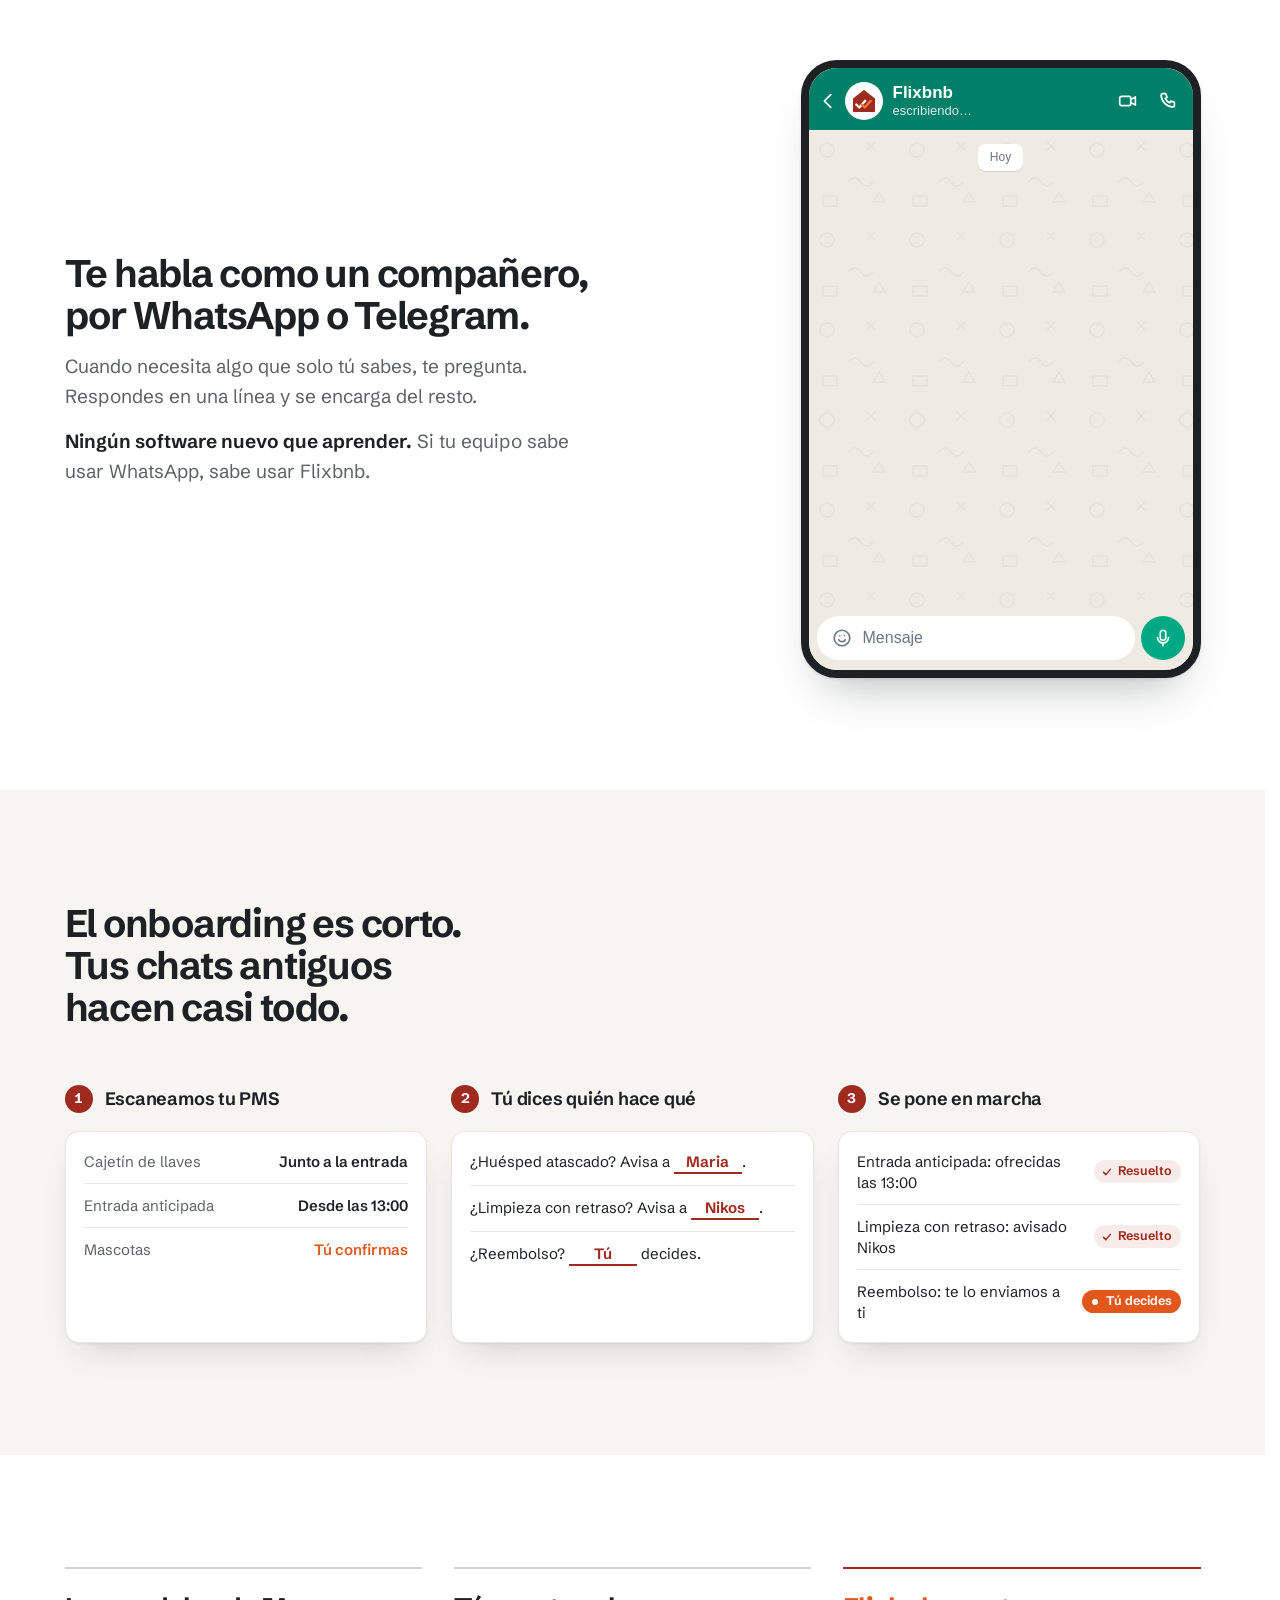
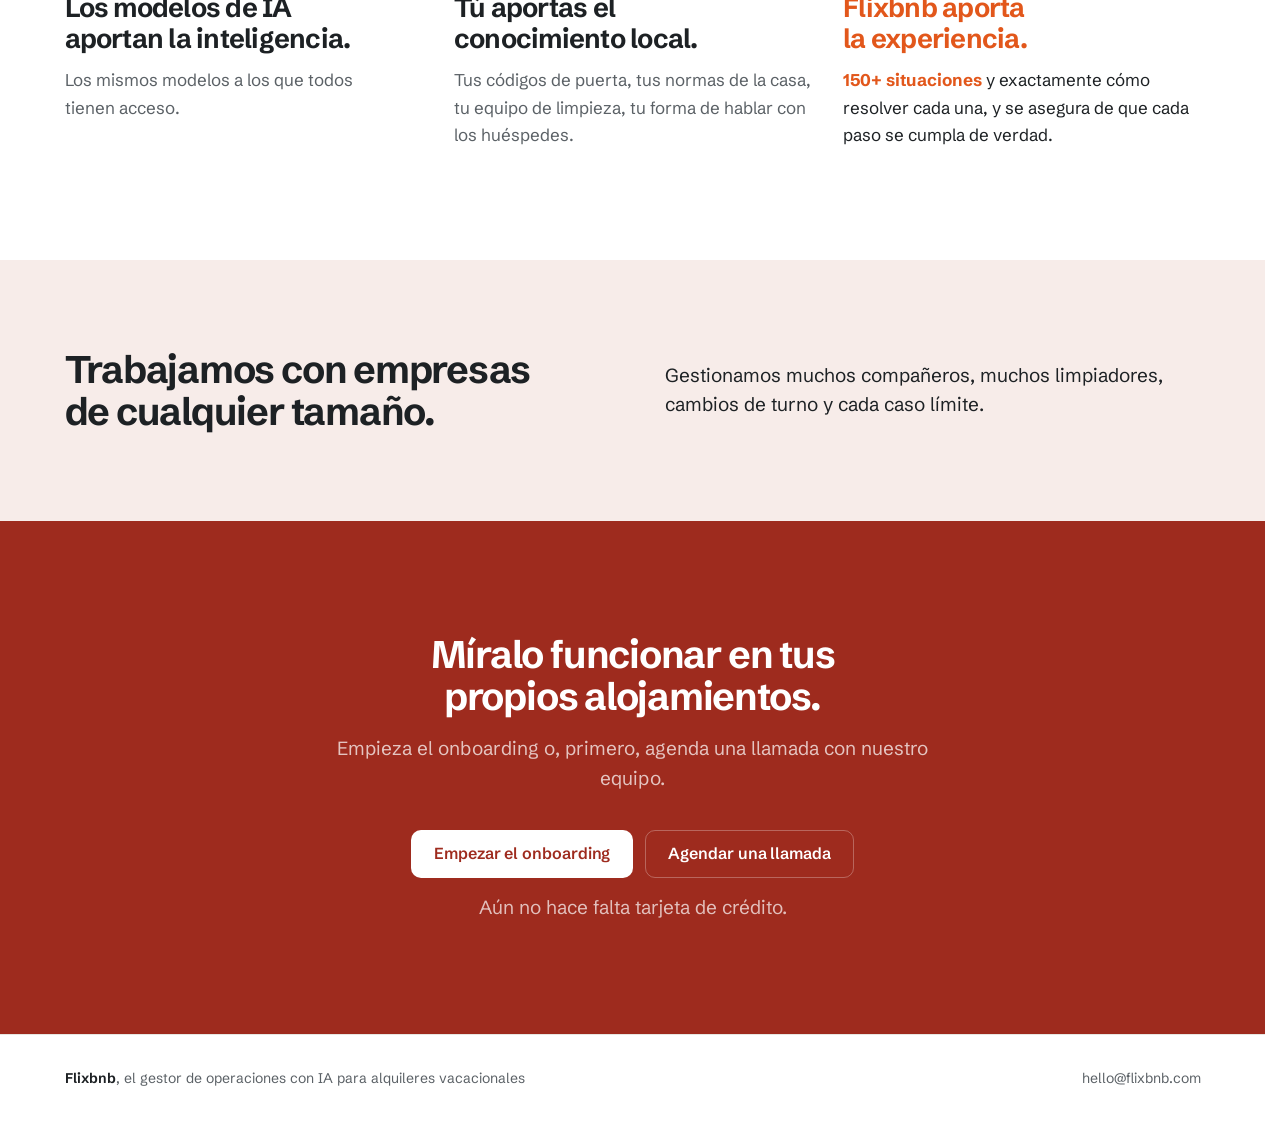
==== commit e9939c59: "Film narration: new script lines, Nova voice Co-Authored-By: Claude Opus 5.5 <noreply@anthropic.com>" ====
--- a/es/index.html
+++ b/es/index.html
@@ -19,7 +19,7 @@
   <link rel="alternate" hreflang="fr" href="https://flixbnb.com/fr/" />
   <link rel="alternate" hreflang="pl" href="https://flixbnb.com/pl/" />
   <link rel="alternate" hreflang="x-default" href="https://flixbnb.com/" />
-  <link rel="stylesheet" href="/styles.css?v=20261126c" />
+  <link rel="stylesheet" href="/styles.css?v=20261127a" />
   <script>window.FLX_T = {"Show all 150+": "Ver las 150+", "Show fewer": "Ver menos", "Start onboarding": "Empezar el onboarding", "Schedule a call": "Agendar una llamada", "Enter a phone number, with the country code.": "Escribe un teléfono, con el prefijo del país.", "Fill in your company name, a valid email and a phone number.": "Rellena el nombre de tu empresa, un email válido y un teléfono.", "Your details weren't sent. Try again, or email ": "Tus datos no se enviaron. Inténtalo de nuevo o escribe a ", "Pause": "Pausa", "Play": "Reproducir", "Play the film again": "Ver el vídeo otra vez", "Play the film, with sound": "Ver el vídeo, con sonido", "Mute": "Silenciar", "Unmute": "Activar sonido", "Exit full screen": "Salir de pantalla completa", "Full screen": "Pantalla completa", "Handled": "Resuelto", "Needs approval": "Necesita aprobación", "Always your call": "Siempre decides tú", "Lockbox is empty!": "¡El cajetín de llaves está vacío!", "Can we stay one more night?": "¿Podemos quedarnos una noche más?", "I want €200 back.": "Quiero que me devuelvan 200 €.", "What's the Wi-Fi password?": "¿Cuál es la contraseña del Wi-Fi?", "We're 6, not 4!": "¡Somos 6, no 4!", "Door code doesn't work": "El código de la puerta no funciona", "Hello???": "¿¿¿Hola???", "Early check-in?": "¿Entrada anticipada?", "No hot water!!": "¡¡No hay agua caliente!!", "Where do we park?": "¿Dónde aparcamos?", "Hello?????": "¿¿¿Hola?????", "Running short-term rentals?": "¿Gestionas alquileres vacacionales?", "Every. Single. Day.": "Todos. Los. Días.", "Refund threat": "Amenaza de reembolso", "Bedbugs": "Chinches", "Extra guests": "Huéspedes de más", "Key not returned": "Llave no devuelta", "Noisy neighbours": "Vecinos ruidosos", "Wrong door code": "Código equivocado", "Cleaner late": "Limpieza tarde", "Bad review": "Mala reseña", "Smart lock dead": "Cerradura sin batería", "Where to park?": "¿Dónde aparcar?", "Extra night": "Noche extra", "Pets allowed?": "¿Se admiten mascotas?", "Missing towels": "Faltan toallas", "Brown water": "Agua marrón", "Gas smell": "Olor a gas", "Crib request": "Piden una cuna", "Elevator out": "Ascensor roto", "Paying in cash": "Pago en efectivo", "Mid-stay cancel": "Cancela a mitad", "Not registered": "Sin registrar", "Leaking tap": "Grifo que gotea", "Second key": "Segunda llave", "Cleaner no-show": "La limpieza no viene", "Booking pending": "Reserva pendiente", "Lights out": "Sin luz", "\"Hello???\"": "\"¿¿¿Hola???\"", "Owner visit": "Visita del propietario", "situations every rental runs into.": "situaciones que vive cualquier alquiler.", "Guests": "Huéspedes", "Your PMS": "Tu PMS", "the AI operations manager for short-term rentals": "el gestor de operaciones con IA para alquileres vacacionales", "Connected to your guests, your team and your PMS.": "Conectado con tus huéspedes, tu equipo y tu PMS.", "It already|knows what|to do.": "Ya sabe|qué hay|que hacer.", "Extra night request": "Petición de noche extra", "Cleaner running late": "La limpieza llega tarde", "Wrong door code sent": "Código de puerta equivocado", "Guest wants €200 back": "El huésped quiere 200 €", "Pay or dispute?": "¿Pagar o reclamar?", "The power's out in Nikis 54. Where's the fuse box?": "Se ha ido la luz en Nikis 54. ¿Dónde está el cuadro eléctrico?", "Got it. Telling the guest now.": "Entendido. Se lo digo al huésped.", "Power's back. The guest is all good.": "Ha vuelto la luz. El huésped está bien.", "It only asks|what only you|know.": "Solo pregunta|lo que solo|tú sabes.", "Right in WhatsApp or Telegram.": "Directamente en WhatsApp o Telegram.", "10x less time": "10x menos tiempo", "10x better quality": "10x más calidad", "Your team gets": "Tu equipo es", "better.": "mejor.", "Handled.": "Resuelto.", "Lockbox empty": "Cajetín de llaves vacío", "Late checkout": "Salida tardía", "Same-day turnover": "Cambio de huéspedes el mismo día", "No hot water": "Sin agua caliente", "Wi-Fi down": "Wi-Fi caído", "Delayed flight": "Vuelo retrasado", "Damage claim": "Reclamación por daños", "Left something behind": "Se dejó algo olvidado", "Early check-in": "Entrada anticipada", "Invoice request": "Petición de factura", "Guest not answering": "El huésped no contesta", "AC not working": "El aire acondicionado no funciona", "Bags after checkout": "Maletas después de la salida", "Cleaner hasn't confirmed": "La limpieza no ha confirmado", "15 minutes later": "15 minutos después", "Behind the curtain, left of the shower door.": "Detrás de la cortina, a la izquierda de la puerta de la ducha.", "Your team": "Tu equipo", "Your call": "Tú decides", "Lockbox empty.": "Cajetín de llaves vacío.", "Refund threat.": "Piden reembolso.", "Extra night request.": "¿Una noche más?", "Send by email instead": "Enviar por email"};</script>
 </head>
 <body>
@@ -560,7 +560,7 @@
     </div>
   </dialog>
 
-  <script src="/script.js?v=20261126c" defer></script>
-  <script src="/film.js?v=20261126c" defer></script>
+  <script src="/script.js?v=20261127a" defer></script>
+  <script src="/film.js?v=20261127a" defer></script>
 </body>
 </html>
